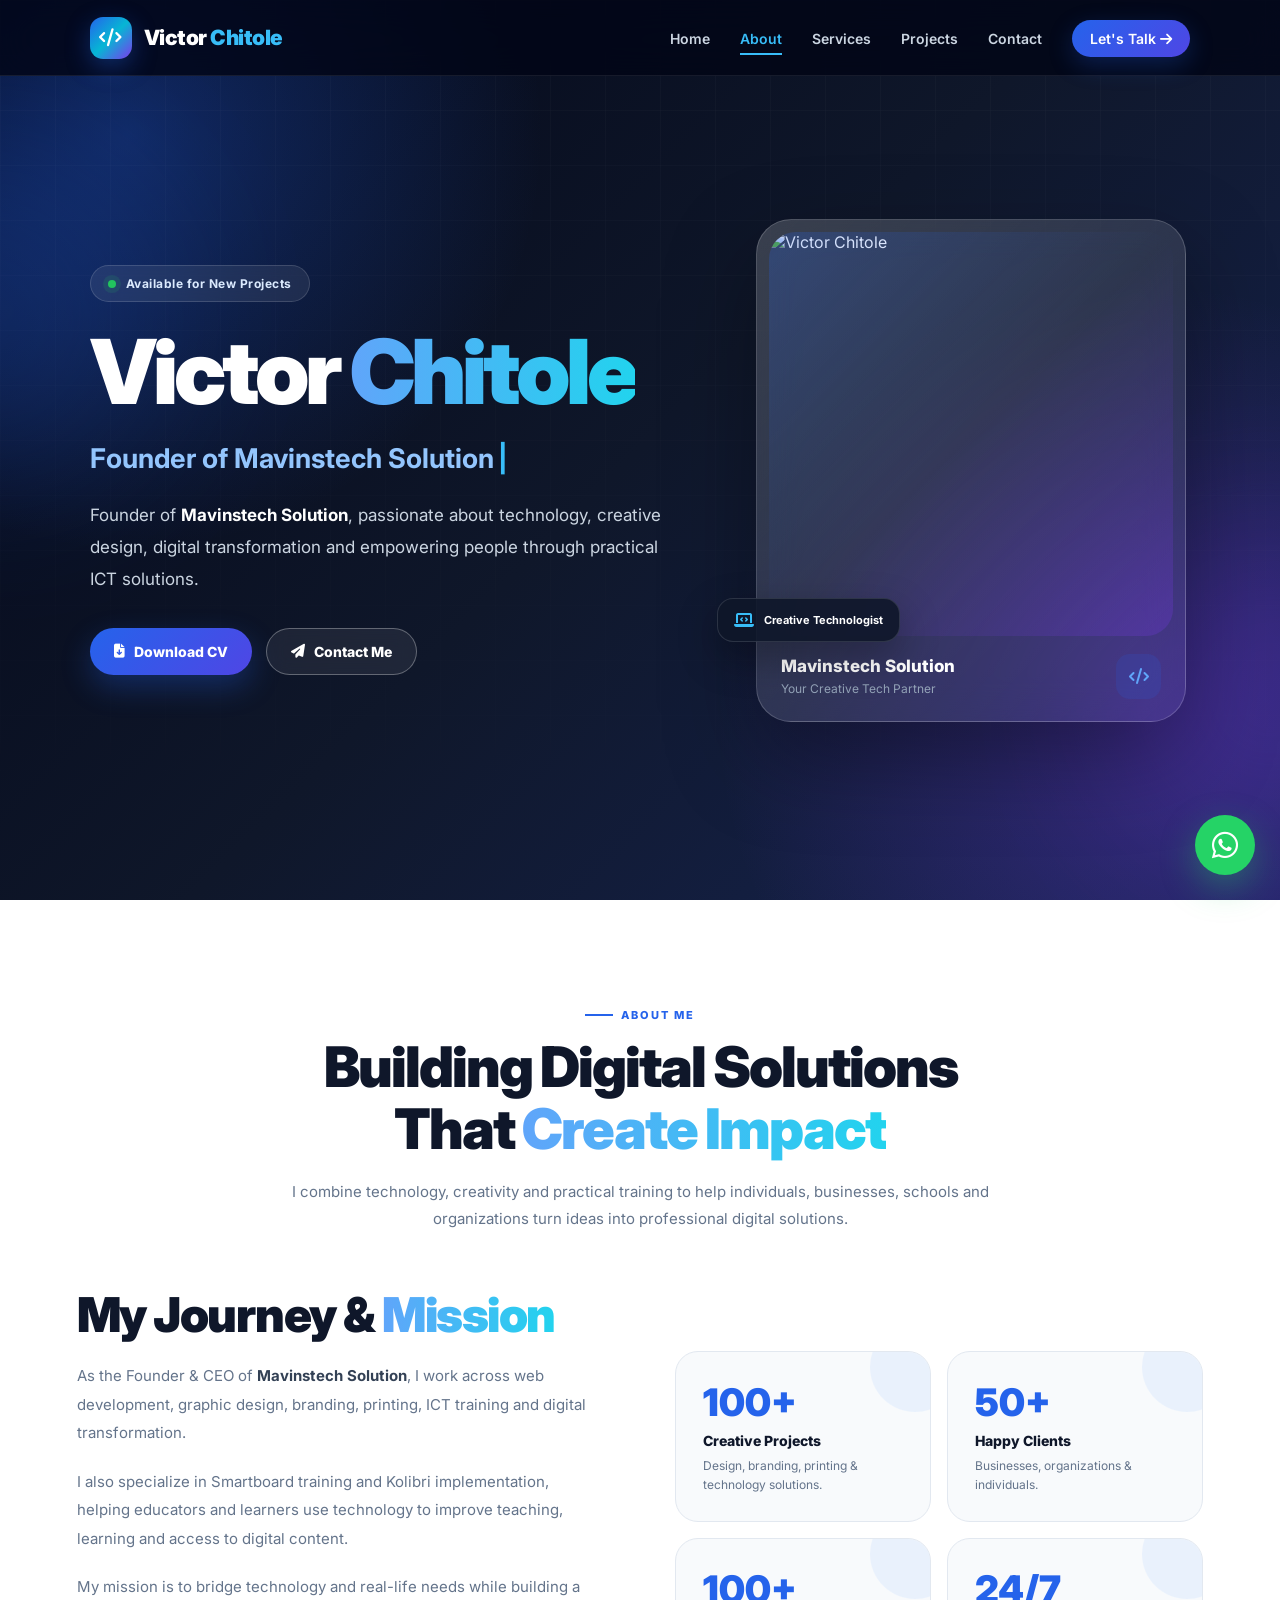
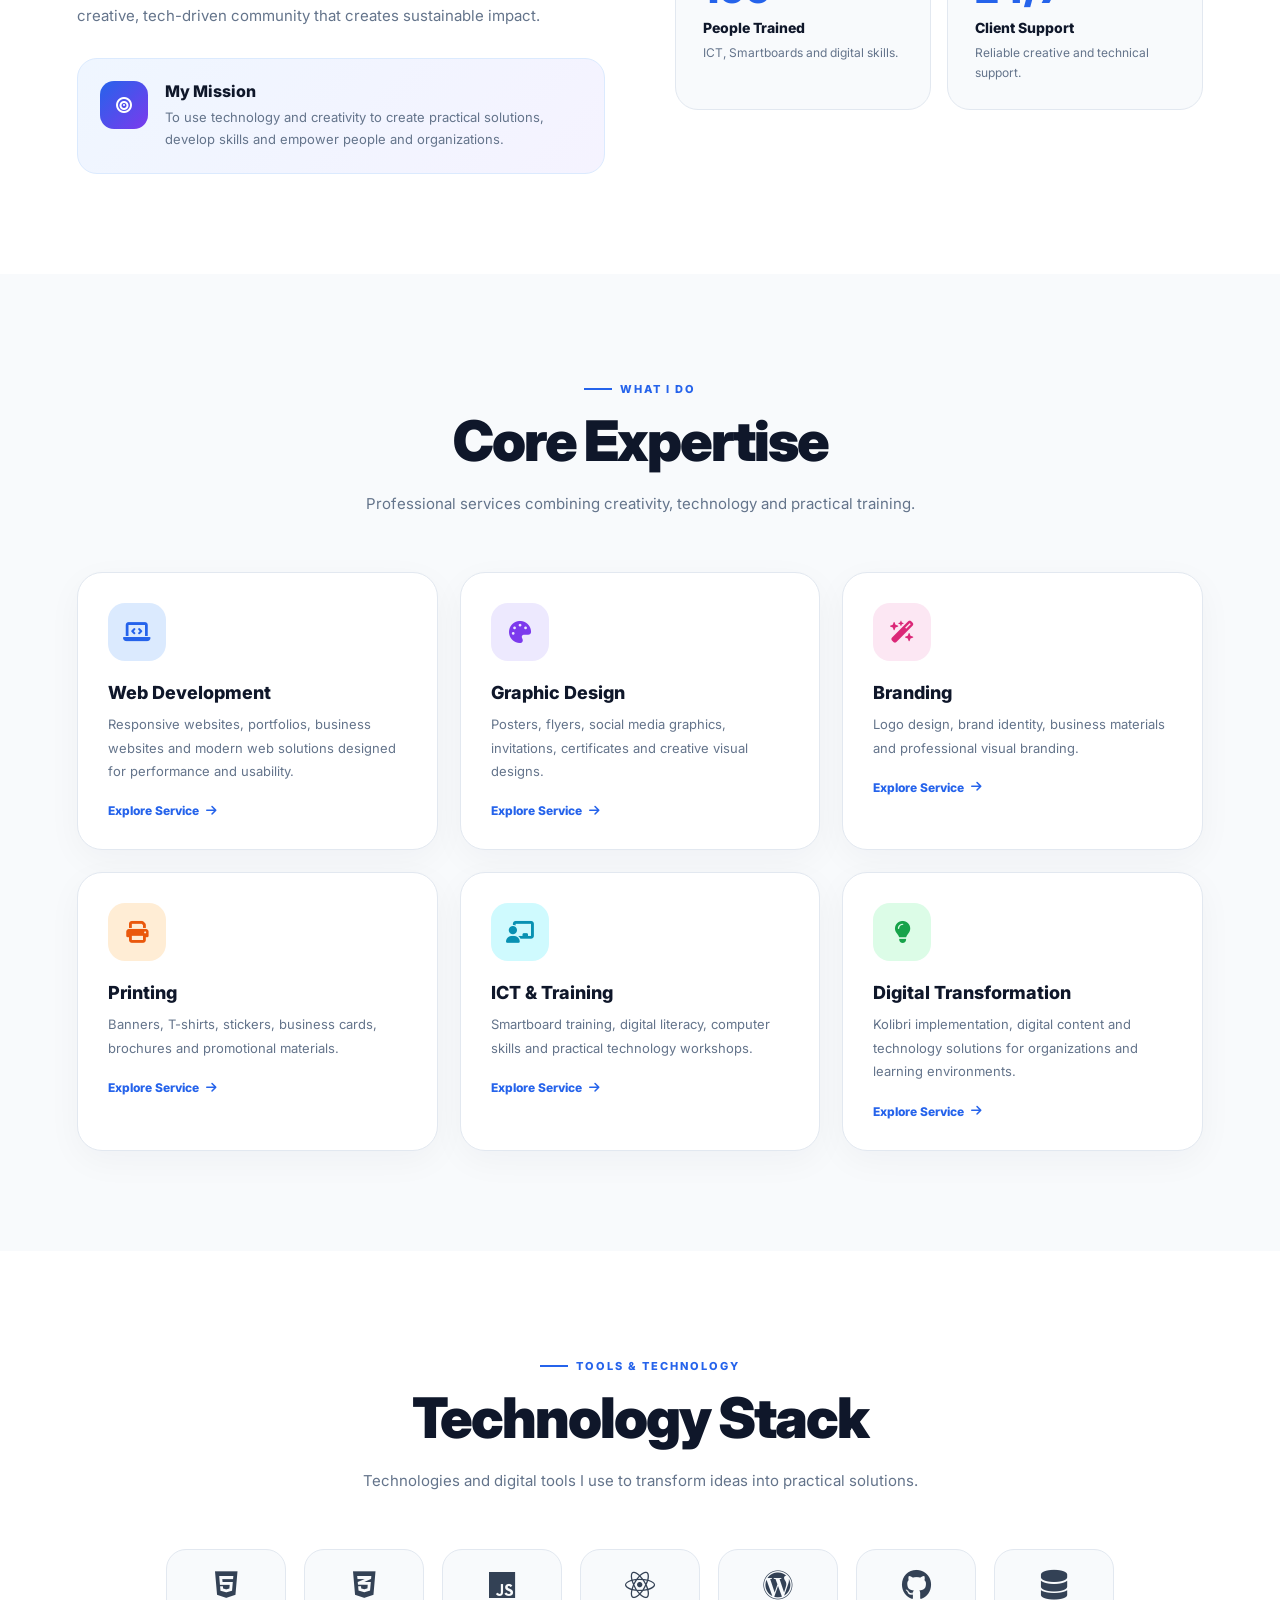
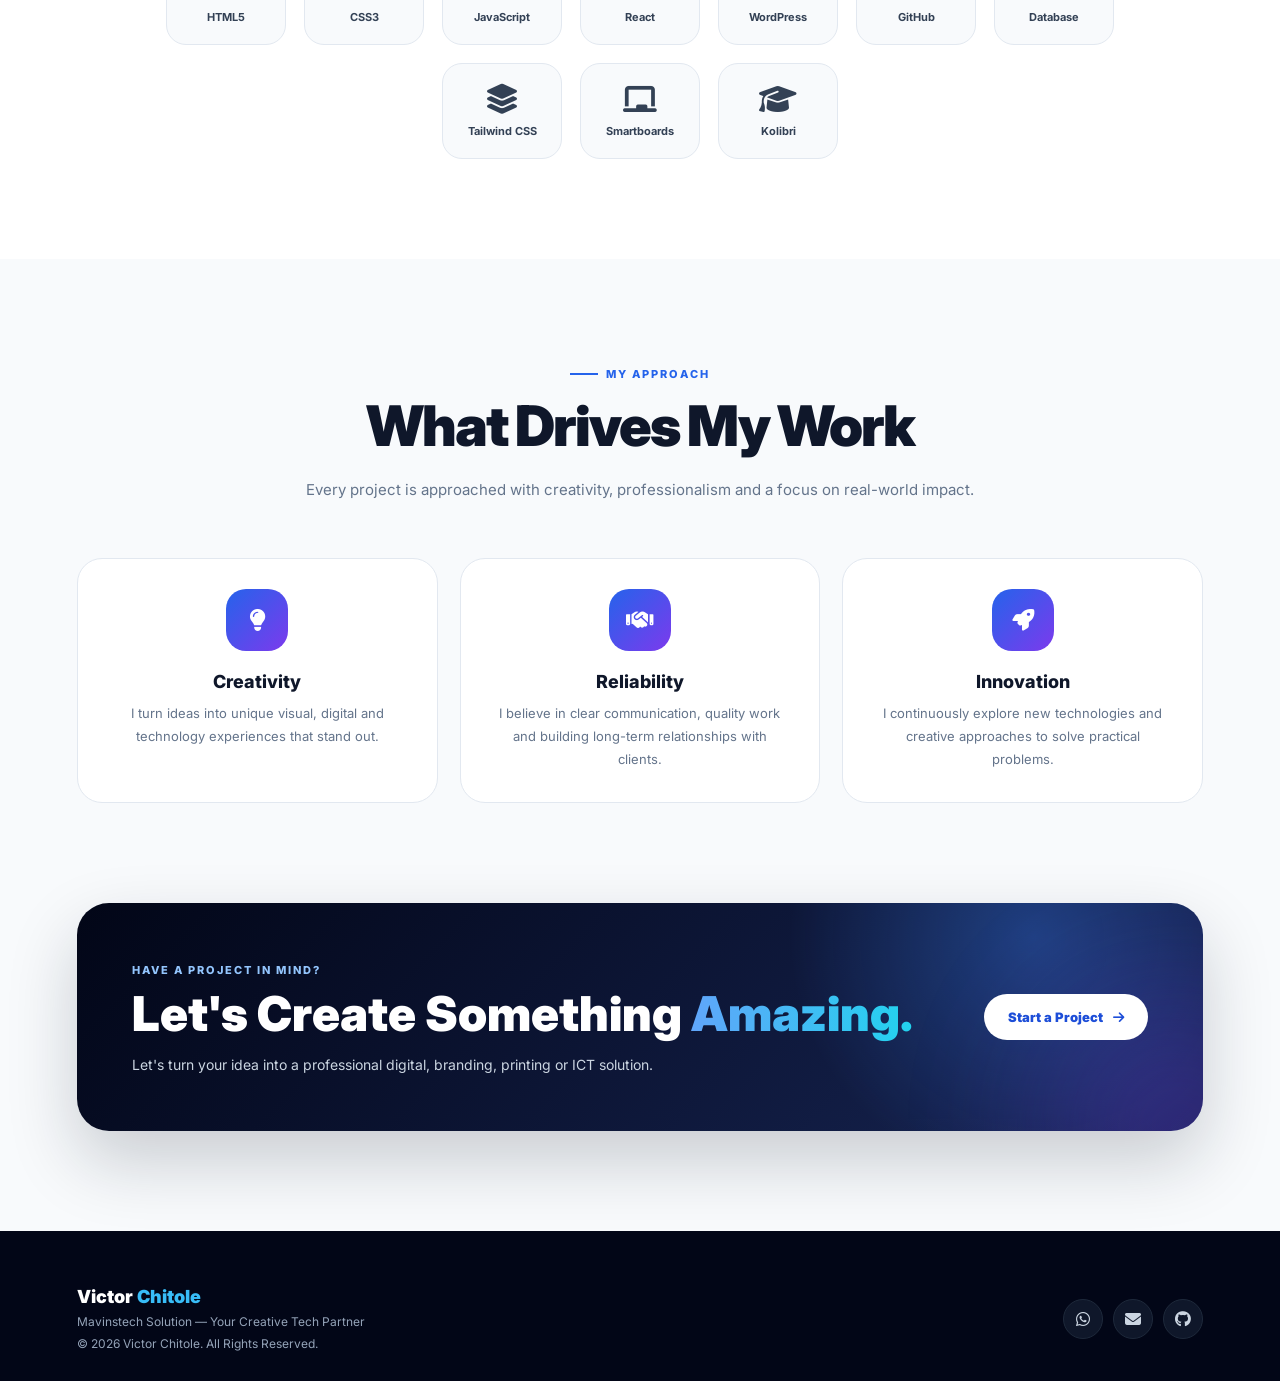
==== about.html @ 53824d96 "Add files via upload" ====
<!DOCTYPE html>
<html lang="en">
<head>
<meta charset="UTF-8">
<meta name="viewport" content="width=device-width, initial-scale=1.0">

<title>About Victor Chitole | Mavinstech Solution</title>

<meta name="description" content="Learn more about Victor Chitole, Founder of Mavinstech Solution, a creative technologist specializing in web development, graphic design, branding, printing, ICT training and digital transformation.">

<link rel="preconnect" href="https://fonts.googleapis.com">
<link rel="preconnect" href="https://cdnjs.cloudflare.com">

<link href="https://fonts.googleapis.com/css2?family=Inter:wght@400;500;600;700;800;900&display=swap" rel="stylesheet">

<link rel="stylesheet"
href="https://cdnjs.cloudflare.com/ajax/libs/font-awesome/6.6.0/css/all.min.css">

<style>

/* =========================================================
   GLOBAL
========================================================= */

*{
    margin:0;
    padding:0;
    box-sizing:border-box;
}

html{
    scroll-behavior:smooth;
}

body{
    font-family:"Inter",sans-serif;
    background:#f8fafc;
    color:#0f172a;
    overflow-x:hidden;
}

a{
    text-decoration:none;
}

button{
    font-family:inherit;
}

img{
    max-width:100%;
}


/* =========================================================
   SCROLLBAR
========================================================= */

::-webkit-scrollbar{
    width:8px;
}

::-webkit-scrollbar-track{
    background:#e2e8f0;
}

::-webkit-scrollbar-thumb{
    background:linear-gradient(#2563eb,#7c3aed);
    border-radius:20px;
}


/* =========================================================
   NAVBAR
========================================================= */

.navbar{
    position:fixed;
    top:0;
    left:0;
    width:100%;
    height:76px;
    z-index:9999;

    display:flex;
    align-items:center;
    justify-content:space-between;

    padding:0 7%;

    background:rgba(2,6,23,.82);
    backdrop-filter:blur(18px);
    -webkit-backdrop-filter:blur(18px);

    border-bottom:1px solid rgba(255,255,255,.08);

    transition:.35s ease;
}

.navbar.scrolled{
    background:rgba(2,6,23,.96);
    box-shadow:0 10px 40px rgba(0,0,0,.25);
}


/* LOGO */

.logo{
    display:flex;
    align-items:center;
    gap:12px;

    color:white;
    font-size:21px;
    font-weight:900;
    letter-spacing:-.5px;
}

.logo-icon{
    width:42px;
    height:42px;

    display:grid;
    place-items:center;

    border-radius:13px;

    background:linear-gradient(
        135deg,
        #2563eb,
        #06b6d4,
        #7c3aed
    );

    box-shadow:
        0 8px 25px rgba(37,99,235,.35);
}

.logo-icon i{
    font-size:18px;
}

.logo-text span{
    color:#38bdf8;
}


/* NAV LINKS */

.nav-links{
    display:flex;
    align-items:center;
    gap:30px;

    list-style:none;
}

.nav-links a{
    position:relative;

    color:#cbd5e1;

    font-size:14px;
    font-weight:600;

    transition:.3s;
}

.nav-links a::after{
    content:"";

    position:absolute;
    left:0;
    bottom:-8px;

    width:0;
    height:2px;

    background:#38bdf8;

    transition:.3s;
}

.nav-links a:hover,
.nav-links a.active{
    color:#38bdf8;
}

.nav-links a:hover::after,
.nav-links a.active::after{
    width:100%;
}


/* NAV BUTTON */

.nav-cta{
    padding:10px 18px !important;

    border-radius:50px;

    color:white !important;

    background:linear-gradient(
        135deg,
        #2563eb,
        #4f46e5
    );

    box-shadow:
        0 8px 25px rgba(37,99,235,.25);
}

.nav-cta::after{
    display:none;
}

.nav-cta:hover{
    transform:translateY(-2px);
    box-shadow:
        0 12px 30px rgba(37,99,235,.4);
}


/* MOBILE MENU BUTTON */

.menu-toggle{
    display:none;

    width:44px;
    height:44px;

    border:1px solid rgba(255,255,255,.12);

    border-radius:12px;

    background:rgba(255,255,255,.08);

    color:white;

    cursor:pointer;

    font-size:20px;

    transition:.3s;
}

.menu-toggle:hover{
    background:#2563eb;
}


/* =========================================================
   HERO
========================================================= */

.hero{
    position:relative;

    min-height:100vh;

    display:flex;
    align-items:center;

    padding:130px 7% 90px;

    overflow:hidden;

    color:white;

    background:
        radial-gradient(
            circle at 10% 15%,
            rgba(37,99,235,.35),
            transparent 30%
        ),
        radial-gradient(
            circle at 90% 80%,
            rgba(124,58,237,.3),
            transparent 32%
        ),
        linear-gradient(
            135deg,
            #020617,
            #0f172a 50%,
            #172554
        );
}


/* GRID */

.hero::before{
    content:"";

    position:absolute;
    inset:0;

    opacity:.08;

    background-image:
        linear-gradient(
            rgba(255,255,255,.3) 1px,
            transparent 1px
        ),
        linear-gradient(
            90deg,
            rgba(255,255,255,.3) 1px,
            transparent 1px
        );

    background-size:55px 55px;

    mask-image:linear-gradient(
        to bottom,
        black,
        transparent
    );
}


/* ORBS */

.orb{
    position:absolute;

    border-radius:50%;

    filter:blur(80px);

    pointer-events:none;

    opacity:.2;

    animation:orbFloat 8s ease-in-out infinite;
}

.orb-one{
    width:350px;
    height:350px;

    left:-180px;
    top:15%;

    background:#2563eb;
}

.orb-two{
    width:320px;
    height:320px;

    right:-150px;
    bottom:5%;

    background:#7c3aed;

    animation-delay:-4s;
}

@keyframes orbFloat{

    0%,100%{
        transform:translate(0,0) scale(1);
    }

    50%{
        transform:translate(30px,-30px) scale(1.1);
    }
}


/* HERO CONTAINER */

.hero-container{
    position:relative;
    z-index:5;

    width:100%;
    max-width:1250px;

    margin:auto;

    display:grid;
    grid-template-columns:1.15fr .85fr;

    gap:70px;

    align-items:center;
}


/* HERO TEXT */

.hero-badge{
    display:inline-flex;
    align-items:center;
    gap:10px;

    padding:10px 17px;

    border-radius:50px;

    background:rgba(255,255,255,.08);

    border:1px solid rgba(255,255,255,.14);

    backdrop-filter:blur(15px);

    color:#dbeafe;

    font-size:12px;
    font-weight:700;

    letter-spacing:.5px;
}

.badge-dot{
    width:8px;
    height:8px;

    border-radius:50%;

    background:#22c55e;

    box-shadow:
        0 0 0 5px rgba(34,197,94,.12);

    animation:blinkDot 1.8s infinite;
}

@keyframes blinkDot{

    50%{
        opacity:.4;
        transform:scale(.7);
    }
}


.hero h1{
    margin-top:25px;

    font-size:clamp(3.2rem,7vw,6rem);

    line-height:1;

    font-weight:900;

    letter-spacing:-4px;
}

.gradient-text{
    background:
        linear-gradient(
            90deg,
            #60a5fa,
            #22d3ee,
            #a78bfa,
            #60a5fa
        );

    background-size:300% auto;

    -webkit-background-clip:text;
    background-clip:text;

    -webkit-text-fill-color:transparent;

    animation:gradientMove 5s linear infinite;
}

@keyframes gradientMove{

    to{
        background-position:300% center;
    }
}


.hero-role{
    margin-top:25px;

    min-height:35px;

    color:#93c5fd;

    font-size:clamp(1.2rem,2.5vw,1.7rem);

    font-weight:700;
}

.typing::after{
    content:"|";

    margin-left:4px;

    color:#38bdf8;

    animation:typingCursor 1s infinite;
}

@keyframes typingCursor{

    50%{
        opacity:0;
    }
}


.hero-description{
    max-width:700px;

    margin-top:22px;

    color:#cbd5e1;

    font-size:17px;

    line-height:1.9;
}

.hero-description strong{
    color:white;
}


/* HERO BUTTONS */

.hero-buttons{
    display:flex;
    flex-wrap:wrap;

    gap:14px;

    margin-top:32px;
}

.btn{
    display:inline-flex;
    align-items:center;
    justify-content:center;
    gap:9px;

    padding:14px 24px;

    border-radius:50px;

    font-size:14px;
    font-weight:800;

    transition:.35s ease;
}

.btn-primary{
    color:white;

    background:
        linear-gradient(
            135deg,
            #2563eb,
            #4f46e5
        );

    box-shadow:
        0 12px 30px rgba(37,99,235,.3);
}

.btn-primary:hover{
    transform:translateY(-4px);

    box-shadow:
        0 18px 40px rgba(37,99,235,.45);
}

.btn-outline{
    color:white;

    border:1px solid rgba(255,255,255,.3);

    background:rgba(255,255,255,.07);

    backdrop-filter:blur(10px);
}

.btn-outline:hover{
    color:#0f172a;
    background:white;

    transform:translateY(-4px);
}


/* =========================================================
   PROFILE CARD
========================================================= */

.profile-wrapper{
    display:flex;
    justify-content:center;

    position:relative;
}

.profile-card{
    position:relative;

    width:min(430px,100%);

    padding:12px;

    border-radius:35px;

    background:
        linear-gradient(
            135deg,
            rgba(255,255,255,.18),
            rgba(255,255,255,.05)
        );

    border:1px solid rgba(255,255,255,.18);

    backdrop-filter:blur(20px);

    box-shadow:
        0 35px 90px rgba(0,0,0,.35);

    animation:profileFloat 6s ease-in-out infinite;
}

@keyframes profileFloat{

    0%,100%{
        transform:translateY(0);
    }

    50%{
        transform:translateY(-13px);
    }
}


.profile-image-wrap{
    position:relative;

    overflow:hidden;

    border-radius:27px;

    aspect-ratio:1/1;
}

.profile-image-wrap::after{
    content:"";

    position:absolute;
    inset:0;

    background:
        linear-gradient(
            135deg,
            rgba(37,99,235,.25),
            transparent 50%,
            rgba(124,58,237,.25)
        );

    pointer-events:none;
}

.profile-image{
    width:100%;
    height:100%;

    object-fit:cover;

    display:block;
}


.profile-info{
    display:flex;

    align-items:center;
    justify-content:space-between;

    gap:20px;

    padding:18px 12px 10px;
}

.profile-info h3{
    font-size:17px;
    font-weight:800;
}

.profile-info p{
    margin-top:5px;

    color:#94a3b8;

    font-size:12px;
}

.profile-icon{
    width:45px;
    height:45px;

    display:grid;
    place-items:center;

    border-radius:14px;

    color:#60a5fa;

    background:rgba(37,99,235,.15);
}


/* FLOATING BADGE */

.profile-floating{
    position:absolute;

    left:-35px;
    bottom:80px;

    display:flex;
    align-items:center;
    gap:10px;

    padding:13px 16px;

    border-radius:16px;

    background:rgba(15,23,42,.9);

    border:1px solid rgba(255,255,255,.12);

    box-shadow:
        0 15px 40px rgba(0,0,0,.3);

    animation:badgeFloat 4s ease-in-out infinite;
}

@keyframes badgeFloat{

    50%{
        transform:translateY(-8px);
    }
}

.profile-floating i{
    color:#38bdf8;
}

.profile-floating span{
    font-size:11px;
    font-weight:700;
}


/* =========================================================
   SECTION
========================================================= */

.section{
    padding:100px 6%;
}

.section-container{
    width:100%;
    max-width:1200px;
    margin:auto;
}

.section-header{
    max-width:750px;
    margin:0 auto 55px;

    text-align:center;
}

.section-label{
    display:inline-flex;
    align-items:center;
    gap:8px;

    color:#2563eb;

    font-size:11px;
    font-weight:800;

    letter-spacing:2px;
}

.section-label::before{
    content:"";

    width:28px;
    height:2px;

    background:#2563eb;
}

.section-header h2{
    margin-top:15px;

    color:#0f172a;

    font-size:clamp(2.2rem,5vw,3.5rem);

    line-height:1.1;

    font-weight:900;

    letter-spacing:-2px;
}

.section-header p{
    margin-top:18px;

    color:#64748b;

    line-height:1.8;

    font-size:15px;
}


/* =========================================================
   ABOUT INTRO
========================================================= */

.about-section{
    background:white;
}

.about-grid{
    display:grid;

    grid-template-columns:1fr 1fr;

    gap:70px;

    align-items:center;
}

.about-title{
    color:#0f172a;

    font-size:clamp(2rem,4vw,3rem);

    font-weight:900;

    line-height:1.15;

    letter-spacing:-1.5px;
}

.about-text{
    margin-top:20px;

    color:#64748b;

    font-size:15px;

    line-height:1.9;
}

.about-text strong{
    color:#334155;
}


/* MISSION BOX */

.mission-box{
    margin-top:28px;

    padding:22px;

    display:flex;

    gap:17px;

    border-radius:20px;

    background:
        linear-gradient(
            135deg,
            #eff6ff,
            #f5f3ff
        );

    border:1px solid #dbeafe;
}

.mission-icon{
    flex-shrink:0;

    width:48px;
    height:48px;

    display:grid;
    place-items:center;

    border-radius:14px;

    color:white;

    background:
        linear-gradient(
            135deg,
            #2563eb,
            #7c3aed
        );
}

.mission-box h3{
    font-size:16px;
    font-weight:800;
}

.mission-box p{
    margin-top:5px;

    color:#64748b;

    font-size:13px;

    line-height:1.7;
}


/* STATS */

.stats-grid{
    display:grid;

    grid-template-columns:1fr 1fr;

    gap:16px;
}

.stat-card{
    position:relative;

    padding:27px;

    border-radius:23px;

    background:#f8fafc;

    border:1px solid #e2e8f0;

    overflow:hidden;

    transition:.35s;
}

.stat-card::after{
    content:"";

    position:absolute;

    width:90px;
    height:90px;

    right:-30px;
    top:-30px;

    border-radius:50%;

    background:#dbeafe;

    opacity:.5;
}

.stat-card:hover{
    transform:translateY(-7px);

    box-shadow:
        0 20px 45px rgba(15,23,42,.1);
}

.stat-number{
    position:relative;
    z-index:2;

    color:#2563eb;

    font-size:38px;

    font-weight:900;
}

.stat-card h3{
    margin-top:7px;

    font-size:14px;

    font-weight:800;
}

.stat-card p{
    margin-top:7px;

    color:#64748b;

    font-size:12px;

    line-height:1.6;
}


/* =========================================================
   EXPERTISE
========================================================= */

.expertise-section{
    background:#f8fafc;
}

.expertise-grid{
    display:grid;

    grid-template-columns:
        repeat(3,1fr);

    gap:22px;
}

.expertise-card{
    position:relative;

    padding:30px;

    border-radius:25px;

    background:white;

    border:1px solid #e2e8f0;

    box-shadow:
        0 10px 35px rgba(15,23,42,.04);

    transition:
        transform .4s ease,
        box-shadow .4s ease;
}

.expertise-card:hover{
    transform:translateY(-10px);

    box-shadow:
        0 25px 55px rgba(15,23,42,.1);
}

.expertise-icon{
    width:58px;
    height:58px;

    display:grid;
    place-items:center;

    border-radius:17px;

    font-size:22px;

    transition:.4s;
}

.expertise-card:hover .expertise-icon{
    transform:
        rotate(-5deg)
        scale(1.08);
}

.blue{
    color:#2563eb;
    background:#dbeafe;
}

.purple{
    color:#7c3aed;
    background:#ede9fe;
}

.pink{
    color:#db2777;
    background:#fce7f3;
}

.orange{
    color:#ea580c;
    background:#ffedd5;
}

.cyan{
    color:#0891b2;
    background:#cffafe;
}

.green{
    color:#16a34a;
    background:#dcfce7;
}

.expertise-card h3{
    margin-top:21px;

    font-size:18px;

    font-weight:800;
}

.expertise-card p{
    margin-top:10px;

    color:#64748b;

    font-size:13px;

    line-height:1.8;
}

.card-link{
    display:inline-flex;

    align-items:center;

    gap:7px;

    margin-top:20px;

    color:#2563eb;

    font-size:12px;

    font-weight:800;

    transition:.3s;
}

.card-link:hover{
    gap:12px;
}


/* =========================================================
   TECHNOLOGY STACK
========================================================= */

.tech-section{
    background:white;
}

.tech-grid{
    display:flex;

    flex-wrap:wrap;

    justify-content:center;

    gap:18px;

    max-width:950px;

    margin:auto;
}

.tech-item{
    min-width:120px;

    padding:20px 18px;

    display:flex;

    flex-direction:column;

    align-items:center;

    gap:10px;

    border-radius:20px;

    background:#f8fafc;

    border:1px solid #e2e8f0;

    color:#334155;

    transition:.35s;
}

.tech-item:hover{
    transform:translateY(-7px);

    color:#2563eb;

    border-color:#bfdbfe;

    box-shadow:
        0 15px 35px rgba(37,99,235,.1);
}

.tech-item i{
    font-size:30px;
}

.tech-item span{
    font-size:11px;

    font-weight:700;
}


/* =========================================================
   VALUES
========================================================= */

.values-section{
    background:#f8fafc;
}

.values-grid{
    display:grid;

    grid-template-columns:
        repeat(3,1fr);

    gap:22px;
}

.value-card{
    padding:30px;

    text-align:center;

    background:white;

    border:1px solid #e2e8f0;

    border-radius:25px;

    transition:.35s;
}

.value-card:hover{
    transform:translateY(-8px);

    box-shadow:
        0 20px 45px rgba(15,23,42,.08);
}

.value-icon{
    width:62px;
    height:62px;

    margin:auto;

    display:grid;
    place-items:center;

    border-radius:20px;

    color:white;

    background:
        linear-gradient(
            135deg,
            #2563eb,
            #7c3aed
        );

    font-size:22px;
}

.value-card h3{
    margin-top:20px;

    font-size:18px;

    font-weight:800;
}

.value-card p{
    margin-top:10px;

    color:#64748b;

    font-size:13px;

    line-height:1.8;
}


/* =========================================================
   CTA
========================================================= */

.cta-section{
    padding:0 6% 100px;

    background:#f8fafc;
}

.cta{
    position:relative;

    overflow:hidden;

    max-width:1200px;

    margin:auto;

    padding:55px;

    border-radius:32px;

    color:white;

    background:
        radial-gradient(
            circle at 85% 15%,
            rgba(59,130,246,.35),
            transparent 25%
        ),
        linear-gradient(
            135deg,
            #020617,
            #172554
        );

    box-shadow:
        0 30px 70px rgba(15,23,42,.2);
}

.cta::before{
    content:"";

    position:absolute;

    width:250px;
    height:250px;

    right:-100px;
    bottom:-120px;

    border-radius:50%;

    background:#7c3aed;

    filter:blur(80px);

    opacity:.3;
}

.cta-content{
    position:relative;
    z-index:2;

    display:flex;

    align-items:center;
    justify-content:space-between;

    gap:35px;
}

.cta-label{
    color:#93c5fd;

    font-size:11px;

    font-weight:800;

    letter-spacing:2px;
}

.cta h2{
    margin-top:10px;

    font-size:clamp(2rem,4vw,3rem);

    line-height:1.1;

    font-weight:900;
}

.cta p{
    max-width:600px;

    margin-top:12px;

    color:#cbd5e1;

    font-size:14px;

    line-height:1.7;
}

.cta-button{
    flex-shrink:0;

    display:inline-flex;

    align-items:center;

    gap:10px;

    padding:15px 24px;

    border-radius:50px;

    color:#1d4ed8;

    background:white;

    font-size:13px;

    font-weight:900;

    transition:.35s;
}

.cta-button:hover{
    transform:translateY(-4px) scale(1.03);

    box-shadow:
        0 15px 35px rgba(0,0,0,.25);
}


/* =========================================================
   FOOTER
========================================================= */

.footer{
    padding:55px 6% 30px;

    background:#020617;

    color:#94a3b8;
}

.footer-container{
    max-width:1200px;

    margin:auto;

    display:flex;

    justify-content:space-between;

    align-items:center;

    gap:30px;
}

.footer-brand{
    color:white;

    font-size:18px;

    font-weight:900;
}

.footer-brand span{
    color:#38bdf8;
}

.footer p{
    margin-top:7px;

    font-size:12px;
}

.footer-social{
    display:flex;

    gap:10px;
}

.footer-social a{
    width:40px;
    height:40px;

    display:grid;
    place-items:center;

    border-radius:50%;

    color:#cbd5e1;

    background:#0f172a;

    border:1px solid #1e293b;

    transition:.3s;
}

.footer-social a:hover{
    color:white;

    background:#2563eb;

    transform:translateY(-4px);
}


/* =========================================================
   WHATSAPP
========================================================= */

.whatsapp{
    position:fixed;

    right:25px;
    bottom:25px;

    width:60px;
    height:60px;

    display:grid;
    place-items:center;

    z-index:9000;

    border-radius:50%;

    color:white;

    background:#25D366;

    font-size:30px;

    box-shadow:
        0 12px 35px rgba(37,211,102,.35);

    animation:whatsappPulse 2.5s infinite;

    transition:.3s;
}

.whatsapp:hover{
    transform:scale(1.1);
}

@keyframes whatsappPulse{

    0%,100%{
        box-shadow:
            0 12px 35px rgba(37,211,102,.35);
    }

    50%{
        box-shadow:
            0 12px 35px rgba(37,211,102,.35),
            0 0 0 12px rgba(37,211,102,.08);
    }
}


/* =========================================================
   REVEAL
========================================================= */

.reveal{
    opacity:0;

    transform:translateY(35px);

    transition:
        opacity .8s ease,
        transform .8s ease;
}

.reveal.show{
    opacity:1;

    transform:translateY(0);
}


/* =========================================================
   RESPONSIVE
========================================================= */

@media(max-width:1000px){

    .navbar{
        padding:0 5%;
    }

    .hero{
        padding-left:5%;
        padding-right:5%;
    }

    .hero-container{
        grid-template-columns:1fr;

        text-align:center;

        gap:50px;
    }

    .hero-description{
        margin-left:auto;
        margin-right:auto;
    }

    .hero-buttons{
        justify-content:center;
    }

    .profile-wrapper{
        max-width:450px;
        margin:auto;
    }

    .expertise-grid{
        grid-template-columns:
            repeat(2,1fr);
    }

    .about-grid{
        grid-template-columns:1fr;

        gap:45px;
    }

    .values-grid{
        grid-template-columns:
            repeat(2,1fr);
    }

}


@media(max-width:800px){

    .nav-links{
        position:absolute;

        top:76px;
        left:0;

        width:100%;

        padding:20px;

        display:none;

        flex-direction:column;

        align-items:stretch;

        gap:5px;

        background:
            rgba(2,6,23,.97);

        border-bottom:
            1px solid rgba(255,255,255,.1);

        box-shadow:
            0 20px 35px rgba(0,0,0,.2);
    }

    .nav-links.active{
        display:flex;
    }

    .nav-links li{
        width:100%;
    }

    .nav-links a{
        display:block;

        padding:14px 15px;

        border-radius:10px;
    }

    .nav-links a:hover{
        background:rgba(255,255,255,.06);
    }

    .nav-links a::after{
        display:none;
    }

    .nav-cta{
        text-align:center;
        margin-top:5px;
    }

    .menu-toggle{
        display:grid;
        place-items:center;
    }

    .hero h1{
        letter-spacing:-2.5px;
    }

    .profile-floating{
        left:5px;
    }

    .cta-content{
        flex-direction:column;

        align-items:flex-start;
    }

}


@media(max-width:600px){

    .navbar{
        height:70px;
    }

    .logo{
        font-size:17px;
    }

    .logo-icon{
        width:37px;
        height:37px;
    }

    .hero{
        min-height:auto;

        padding:
            120px 20px 75px;
    }

    .hero h1{
        font-size:
            clamp(3rem,16vw,4.5rem);
    }

    .hero-description{
        font-size:14px;

        line-height:1.8;
    }

    .hero-role{
        font-size:17px;
    }

    .profile-card{
        border-radius:25px;
    }

    .profile-floating{
        bottom:65px;

        padding:10px 12px;
    }

    .section{
        padding:
            75px 20px;
    }

    .section-header{
        margin-bottom:40px;
    }

    .about-title{
        font-size:2rem;
    }

    .stats-grid{
        grid-template-columns:1fr 1fr;
    }

    .stat-card{
        padding:20px;
    }

    .stat-number{
        font-size:30px;
    }

    .expertise-grid{
        grid-template-columns:1fr;
    }

    .values-grid{
        grid-template-columns:1fr;
    }

    .tech-grid{
        display:grid;

        grid-template-columns:
            repeat(3,1fr);
    }

    .tech-item{
        min-width:0;

        padding:16px 8px;
    }

    .tech-item i{
        font-size:25px;
    }

    .tech-item span{
        font-size:9px;
    }

    .cta-section{
        padding:
            0 20px 75px;
    }

    .cta{
        padding:35px 25px;
        border-radius:25px;
    }

    .cta-button{
        width:100%;

        justify-content:center;
    }

    .footer{
        padding:
            45px 20px 25px;
    }

    .footer-container{
        flex-direction:column;

        text-align:center;
    }

    .whatsapp{
        width:55px;
        height:55px;

        right:18px;
        bottom:18px;

        font-size:27px;
    }

}


@media(max-width:400px){

    .stats-grid{
        grid-template-columns:1fr;
    }

    .tech-grid{
        grid-template-columns:
            repeat(2,1fr);
    }

}


/* REDUCED MOTION */

@media(prefers-reduced-motion:reduce){

    *,
    *::before,
    *::after{
        animation-duration:.01ms !important;
        animation-iteration-count:1 !important;
        scroll-behavior:auto !important;
        transition-duration:.01ms !important;
    }

}

</style>
</head>


<body>


<!-- =========================================================
     NAVIGATION
========================================================= -->

<nav class="navbar" id="navbar">

    <a href="index.html" class="logo">

        <span class="logo-icon">
            <i class="fas fa-code"></i>
        </span>

        <span class="logo-text">
            Victor <span>Chitole</span>
        </span>

    </a>


    <ul class="nav-links" id="navLinks">

        <li>
            <a href="index.html">
                Home
            </a>
        </li>

        <li>
            <a href="about.html" class="active">
                About
            </a>
        </li>

        <li>
            <a href="services.html">
                Services
            </a>
        </li>

        <li>
            <a href="projects.html">
                Projects
            </a>
        </li>

        <li>
            <a href="contact.html">
                Contact
            </a>
        </li>

        <li>
            <a href="contact.html" class="nav-cta">
                Let's Talk
                <i class="fas fa-arrow-right"></i>
            </a>
        </li>

    </ul>


    <button
        class="menu-toggle"
        id="menuToggle"
        aria-label="Open navigation menu"
        aria-expanded="false"
    >
        <i class="fas fa-bars"></i>
    </button>

</nav>



<!-- =========================================================
     HERO
========================================================= -->

<section class="hero">

    <div class="orb orb-one"></div>
    <div class="orb orb-two"></div>


    <div class="hero-container">


        <!-- HERO CONTENT -->

        <div class="hero-content reveal">

            <span class="hero-badge">

                <span class="badge-dot"></span>

                Available for New Projects

            </span>


            <h1>

                Victor
                <span class="gradient-text">
                    Chitole
                </span>

            </h1>


            <div class="hero-role">

                <span
                    id="typing"
                    class="typing"
                ></span>

            </div>


            <p class="hero-description">

                Founder of
                <strong>Mavinstech Solution</strong>,
                passionate about technology, creative design,
                digital transformation and empowering people
                through practical ICT solutions.

            </p>


            <div class="hero-buttons">

                <a
                    href="assets/Victor-Chitole-CV.pdf"
                    class="btn btn-primary"
                    download
                >

                    <i class="fas fa-file-arrow-down"></i>

                    Download CV

                </a>


                <a
                    href="contact.html"
                    class="btn btn-outline"
                >

                    <i class="fas fa-paper-plane"></i>

                    Contact Me

                </a>

            </div>

        </div>



        <!-- PROFILE -->

        <div class="profile-wrapper reveal">

            <div class="profile-card">

                <div class="profile-image-wrap">

                    <img
                        src="assets/images/CEO PIC.jpg"
                        alt="Victor Chitole"
                        class="profile-image"
                    >

                </div>


                <div class="profile-info">

                    <div>

                        <h3>
                            Mavinstech Solution
                        </h3>

                        <p>
                            Your Creative Tech Partner
                        </p>

                    </div>


                    <div class="profile-icon">

                        <i class="fas fa-code"></i>

                    </div>

                </div>

            </div>


            <div class="profile-floating">

                <i class="fas fa-laptop-code"></i>

                <span>
                    Creative Technologist
                </span>

            </div>

        </div>

    </div>

</section>



<!-- =========================================================
     ABOUT
========================================================= -->

<section class="section about-section">

    <div class="section-container">


        <div class="section-header reveal">

            <span class="section-label">
                ABOUT ME
            </span>

            <h2>

                Building Digital Solutions
                That
                <span class="gradient-text">
                    Create Impact
                </span>

            </h2>

            <p>

                I combine technology, creativity and practical
                training to help individuals, businesses,
                schools and organizations turn ideas into
                professional digital solutions.

            </p>

        </div>



        <div class="about-grid">


            <!-- STORY -->

            <div class="reveal">

                <h3 class="about-title">

                    My Journey &
                    <span class="gradient-text">
                        Mission
                    </span>

                </h3>


                <p class="about-text">

                    As the Founder & CEO of
                    <strong>Mavinstech Solution</strong>,
                    I work across web development, graphic design,
                    branding, printing, ICT training and digital
                    transformation.

                </p>


                <p class="about-text">

                    I also specialize in Smartboard training and
                    Kolibri implementation, helping educators and
                    learners use technology to improve teaching,
                    learning and access to digital content.

                </p>


                <p class="about-text">

                    My mission is to bridge technology and
                    real-life needs while building a creative,
                    tech-driven community that creates sustainable
                    impact.

                </p>


                <div class="mission-box">

                    <div class="mission-icon">

                        <i class="fas fa-bullseye"></i>

                    </div>

                    <div>

                        <h3>
                            My Mission
                        </h3>

                        <p>

                            To use technology and creativity to
                            create practical solutions, develop
                            skills and empower people and
                            organizations.

                        </p>

                    </div>

                </div>

            </div>



            <!-- STATS -->

            <div class="stats-grid reveal">


                <div class="stat-card">

                    <div class="stat-number">
                        100+
                    </div>

                    <h3>
                        Creative Projects
                    </h3>

                    <p>
                        Design, branding, printing
                        & technology solutions.
                    </p>

                </div>


                <div class="stat-card">

                    <div class="stat-number">
                        50+
                    </div>

                    <h3>
                        Happy Clients
                    </h3>

                    <p>
                        Businesses, organizations
                        & individuals.
                    </p>

                </div>


                <div class="stat-card">

                    <div class="stat-number">
                        100+
                    </div>

                    <h3>
                        People Trained
                    </h3>

                    <p>
                        ICT, Smartboards and
                        digital skills.
                    </p>

                </div>


                <div class="stat-card">

                    <div class="stat-number">
                        24/7
                    </div>

                    <h3>
                        Client Support
                    </h3>

                    <p>
                        Reliable creative and
                        technical support.
                    </p>

                </div>

            </div>

        </div>

    </div>

</section>



<!-- =========================================================
     EXPERTISE
========================================================= -->

<section class="section expertise-section">

    <div class="section-container">


        <div class="section-header reveal">

            <span class="section-label">
                WHAT I DO
            </span>

            <h2>
                Core Expertise
            </h2>

            <p>

                Professional services combining creativity,
                technology and practical training.

            </p>

        </div>



        <div class="expertise-grid">


            <!-- WEB -->

            <article class="expertise-card reveal">

                <div class="expertise-icon blue">

                    <i class="fas fa-laptop-code"></i>

                </div>

                <h3>
                    Web Development
                </h3>

                <p>

                    Responsive websites, portfolios,
                    business websites and modern web
                    solutions designed for performance
                    and usability.

                </p>

                <a href="services.html" class="card-link">

                    Explore Service
                    <i class="fas fa-arrow-right"></i>

                </a>

            </article>



            <!-- GRAPHIC -->

            <article class="expertise-card reveal">

                <div class="expertise-icon purple">

                    <i class="fas fa-palette"></i>

                </div>

                <h3>
                    Graphic Design
                </h3>

                <p>

                    Posters, flyers, social media graphics,
                    invitations, certificates and creative
                    visual designs.

                </p>

                <a href="services.html" class="card-link">

                    Explore Service
                    <i class="fas fa-arrow-right"></i>

                </a>

            </article>



            <!-- BRANDING -->

            <article class="expertise-card reveal">

                <div class="expertise-icon pink">

                    <i class="fas fa-wand-magic-sparkles"></i>

                </div>

                <h3>
                    Branding
                </h3>

                <p>

                    Logo design, brand identity, business
                    materials and professional visual
                    branding.

                </p>

                <a href="services.html" class="card-link">

                    Explore Service
                    <i class="fas fa-arrow-right"></i>

                </a>

            </article>



            <!-- PRINTING -->

            <article class="expertise-card reveal">

                <div class="expertise-icon orange">

                    <i class="fas fa-print"></i>

                </div>

                <h3>
                    Printing
                </h3>

                <p>

                    Banners, T-shirts, stickers,
                    business cards, brochures and
                    promotional materials.

                </p>

                <a href="services.html" class="card-link">

                    Explore Service
                    <i class="fas fa-arrow-right"></i>

                </a>

            </article>



            <!-- TRAINING -->

            <article class="expertise-card reveal">

                <div class="expertise-icon cyan">

                    <i class="fas fa-chalkboard-user"></i>

                </div>

                <h3>
                    ICT & Training
                </h3>

                <p>

                    Smartboard training, digital literacy,
                    computer skills and practical technology
                    workshops.

                </p>

                <a href="services.html" class="card-link">

                    Explore Service
                    <i class="fas fa-arrow-right"></i>

                </a>

            </article>



            <!-- DIGITAL -->

            <article class="expertise-card reveal">

                <div class="expertise-icon green">

                    <i class="fas fa-lightbulb"></i>

                </div>

                <h3>
                    Digital Transformation
                </h3>

                <p>

                    Kolibri implementation, digital content
                    and technology solutions for organizations
                    and learning environments.

                </p>

                <a href="services.html" class="card-link">

                    Explore Service
                    <i class="fas fa-arrow-right"></i>

                </a>

            </article>

        </div>

    </div>

</section>



<!-- =========================================================
     TECHNOLOGY STACK
========================================================= -->

<section class="section tech-section">

    <div class="section-container">


        <div class="section-header reveal">

            <span class="section-label">
                TOOLS & TECHNOLOGY
            </span>

            <h2>
                Technology Stack
            </h2>

            <p>

                Technologies and digital tools I use
                to transform ideas into practical solutions.

            </p>

        </div>



        <div class="tech-grid reveal">


            <div class="tech-item">

                <i class="fab fa-html5"></i>

                <span>
                    HTML5
                </span>

            </div>


            <div class="tech-item">

                <i class="fab fa-css3-alt"></i>

                <span>
                    CSS3
                </span>

            </div>


            <div class="tech-item">

                <i class="fab fa-js"></i>

                <span>
                    JavaScript
                </span>

            </div>


            <div class="tech-item">

                <i class="fab fa-react"></i>

                <span>
                    React
                </span>

            </div>


            <div class="tech-item">

                <i class="fab fa-wordpress"></i>

                <span>
                    WordPress
                </span>

            </div>


            <div class="tech-item">

                <i class="fab fa-github"></i>

                <span>
                    GitHub
                </span>

            </div>


            <div class="tech-item">

                <i class="fas fa-database"></i>

                <span>
                    Database
                </span>

            </div>


            <div class="tech-item">

                <i class="fas fa-layer-group"></i>

                <span>
                    Tailwind CSS
                </span>

            </div>


            <div class="tech-item">

                <i class="fas fa-chalkboard"></i>

                <span>
                    Smartboards
                </span>

            </div>


            <div class="tech-item">

                <i class="fas fa-graduation-cap"></i>

                <span>
                    Kolibri
                </span>

            </div>

        </div>

    </div>

</section>



<!-- =========================================================
     VALUES
========================================================= -->

<section class="section values-section">

    <div class="section-container">


        <div class="section-header reveal">

            <span class="section-label">
                MY APPROACH
            </span>

            <h2>
                What Drives My Work
            </h2>

            <p>

                Every project is approached with creativity,
                professionalism and a focus on real-world impact.

            </p>

        </div>



        <div class="values-grid">


            <div class="value-card reveal">

                <div class="value-icon">

                    <i class="fas fa-lightbulb"></i>

                </div>

                <h3>
                    Creativity
                </h3>

                <p>

                    I turn ideas into unique visual,
                    digital and technology experiences
                    that stand out.

                </p>

            </div>


            <div class="value-card reveal">

                <div class="value-icon">

                    <i class="fas fa-handshake"></i>

                </div>

                <h3>
                    Reliability
                </h3>

                <p>

                    I believe in clear communication,
                    quality work and building long-term
                    relationships with clients.

                </p>

            </div>


            <div class="value-card reveal">

                <div class="value-icon">

                    <i class="fas fa-rocket"></i>

                </div>

                <h3>
                    Innovation
                </h3>

                <p>

                    I continuously explore new technologies
                    and creative approaches to solve
                    practical problems.

                </p>

            </div>

        </div>

    </div>

</section>



<!-- =========================================================
     CTA
========================================================= -->

<section class="cta-section">

    <div class="cta reveal">

        <div class="cta-content">


            <div>

                <span class="cta-label">
                    HAVE A PROJECT IN MIND?
                </span>

                <h2>
                    Let's Create Something
                    <span class="gradient-text">
                        Amazing.
                    </span>
                </h2>

                <p>

                    Let's turn your idea into a professional
                    digital, branding, printing or ICT solution.

                </p>

            </div>


            <a
                href="https://wa.me/254740163974"
                target="_blank"
                rel="noopener noreferrer"
                class="cta-button"
            >

                Start a Project

                <i class="fas fa-arrow-right"></i>

            </a>

        </div>

    </div>

</section>



<!-- =========================================================
     FOOTER
========================================================= -->

<footer class="footer">

    <div class="footer-container">


        <div>

            <div class="footer-brand">

                Victor
                <span>Chitole</span>

            </div>

            <p>
                Mavinstech Solution — Your Creative Tech Partner
            </p>

            <p>
                © 2026 Victor Chitole. All Rights Reserved.
            </p>

        </div>


        <div class="footer-social">

            <a
                href="https://wa.me/254740163974"
                target="_blank"
                aria-label="WhatsApp"
            >
                <i class="fab fa-whatsapp"></i>
            </a>


            <a
                href="mailto:mavinstechsolution@gmail.com"
                aria-label="Email"
            >
                <i class="fas fa-envelope"></i>
            </a>


            <a
                href="https://github.com/mavinsvictor1738"
                target="_blank"
                aria-label="GitHub"
            >
                <i class="fab fa-github"></i>
            </a>

        </div>

    </div>

</footer>



<!-- =========================================================
     WHATSAPP
========================================================= -->

<a
    href="https://wa.me/254740163974"
    target="_blank"
    rel="noopener noreferrer"
    class="whatsapp"
    aria-label="Chat with Victor on WhatsApp"
>

    <i class="fab fa-whatsapp"></i>

</a>



<!-- =========================================================
     JAVASCRIPT
========================================================= -->

<script>

/* =========================================================
   MOBILE MENU
========================================================= */

const menuToggle =
    document.getElementById("menuToggle");

const navLinks =
    document.getElementById("navLinks");


menuToggle.addEventListener("click", () => {

    navLinks.classList.toggle("active");

    const isOpen =
        navLinks.classList.contains("active");

    menuToggle.setAttribute(
        "aria-expanded",
        isOpen
    );

    menuToggle.innerHTML =
        isOpen
        ? '<i class="fas fa-xmark"></i>'
        : '<i class="fas fa-bars"></i>';

});


/* CLOSE MOBILE MENU WHEN LINK IS CLICKED */

document
    .querySelectorAll(".nav-links a")
    .forEach(link => {

        link.addEventListener("click", () => {

            navLinks.classList.remove("active");

            menuToggle.setAttribute(
                "aria-expanded",
                "false"
            );

            menuToggle.innerHTML =
                '<i class="fas fa-bars"></i>';

        });

    });



/* =========================================================
   NAVBAR SCROLL EFFECT
========================================================= */

const navbar =
    document.getElementById("navbar");


window.addEventListener("scroll", () => {

    if(window.scrollY > 40){

        navbar.classList.add("scrolled");

    }else{

        navbar.classList.remove("scrolled");

    }

});



/* =========================================================
   TYPING EFFECT
========================================================= */

const roles = [

    "Founder of Mavinstech Solution",

    "Web Developer & Creative Designer",

    "Branding & Printing Specialist",

    "ICT & Smartboard Trainer",

    "Digital Transformation Specialist"

];


let roleIndex = 0;

let charIndex = 0;

let deleting = false;


const typing =
    document.getElementById("typing");


function typeRole(){

    const current =
        roles[roleIndex];


    if(!deleting){

        typing.textContent =
            current.substring(
                0,
                charIndex + 1
            );

        charIndex++;


        if(charIndex === current.length){

            deleting = true;

            setTimeout(
                typeRole,
                1600
            );

            return;
        }


    }else{

        typing.textContent =
            current.substring(
                0,
                charIndex - 1
            );

        charIndex--;


        if(charIndex === 0){

            deleting = false;

            roleIndex =
                (roleIndex + 1)
                % roles.length;

        }

    }


    setTimeout(
        typeRole,
        deleting ? 35 : 60
    );

}


typeRole();



/* =========================================================
   SCROLL REVEAL
========================================================= */

const revealElements =
    document.querySelectorAll(".reveal");


const observer =
    new IntersectionObserver(

        entries => {

            entries.forEach(entry => {

                if(entry.isIntersecting){

                    entry.target
                        .classList
                        .add("show");

                    observer.unobserve(
                        entry.target
                    );

                }

            });

        },

        {
            threshold:.12
        }

    );


revealElements.forEach(element => {

    observer.observe(element);

});


/* =========================================================
   ACTIVE PAGE
========================================================= */

const currentPage =
    window.location.pathname
        .split("/")
        .pop() || "index.html";


document
    .querySelectorAll(".nav-links a")
    .forEach(link => {

        const linkPage =
            link.getAttribute("href");

        if(linkPage === currentPage){

            link.classList.add("active");

        }

    });


/* =========================================================
   ESCAPE KEY CLOSES MENU
========================================================= */

document.addEventListener(
    "keydown",
    event => {

        if(event.key === "Escape"){

            navLinks.classList.remove(
                "active"
            );

            menuToggle.setAttribute(
                "aria-expanded",
                "false"
            );

            menuToggle.innerHTML =
                '<i class="fas fa-bars"></i>';

        }

    }
);

</script>

</body>
</html>
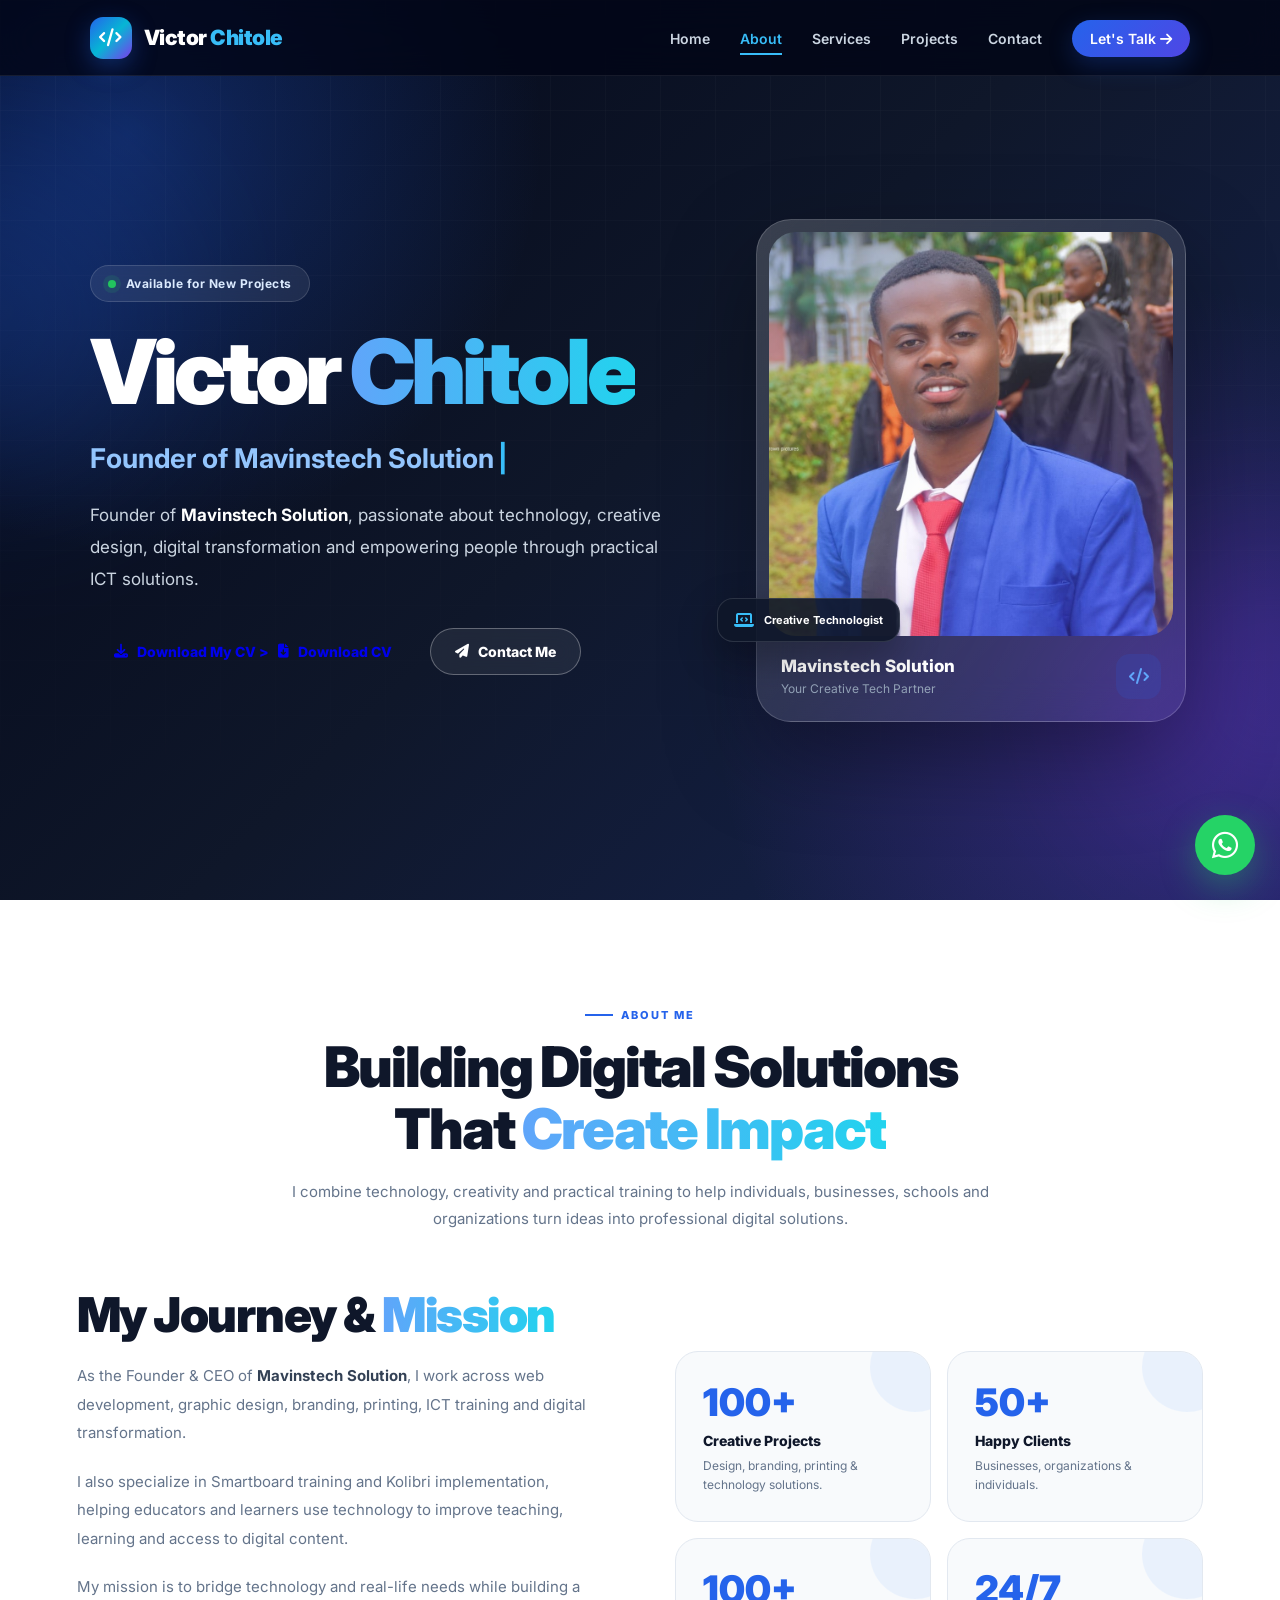
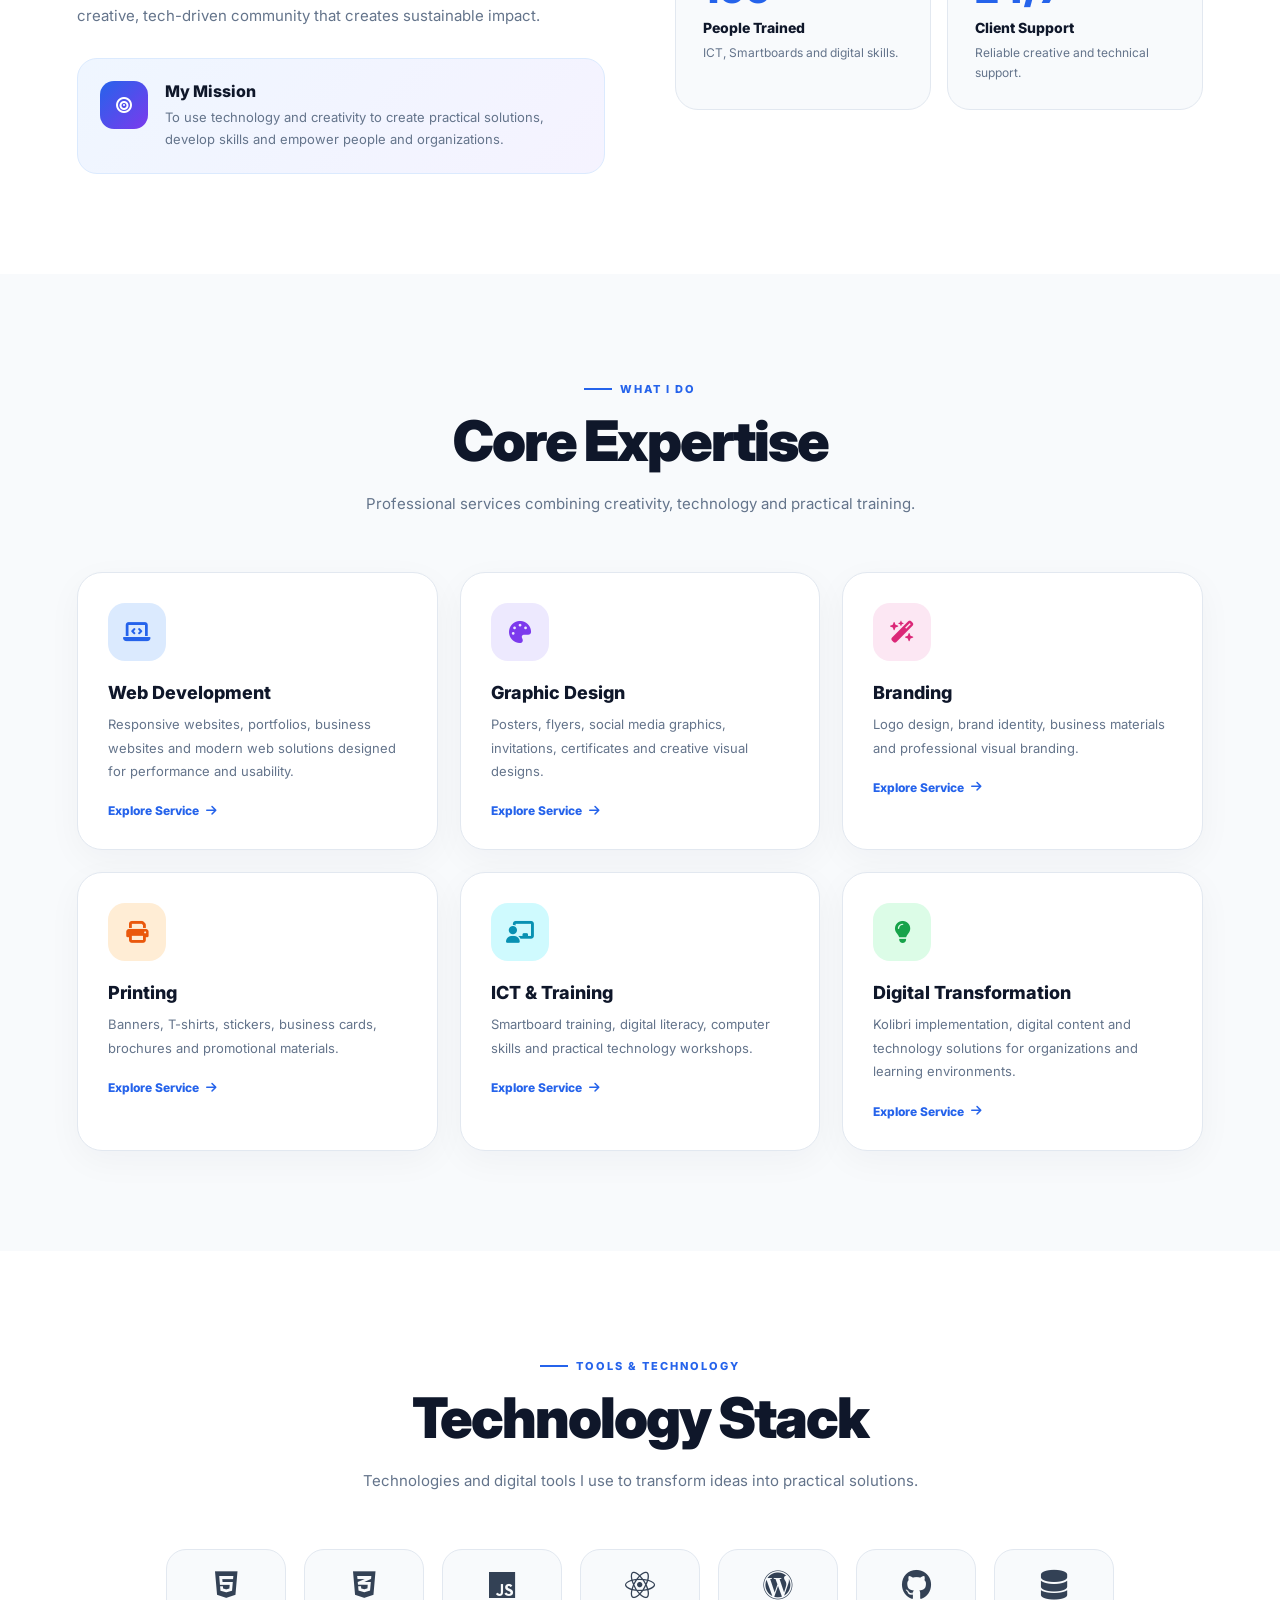
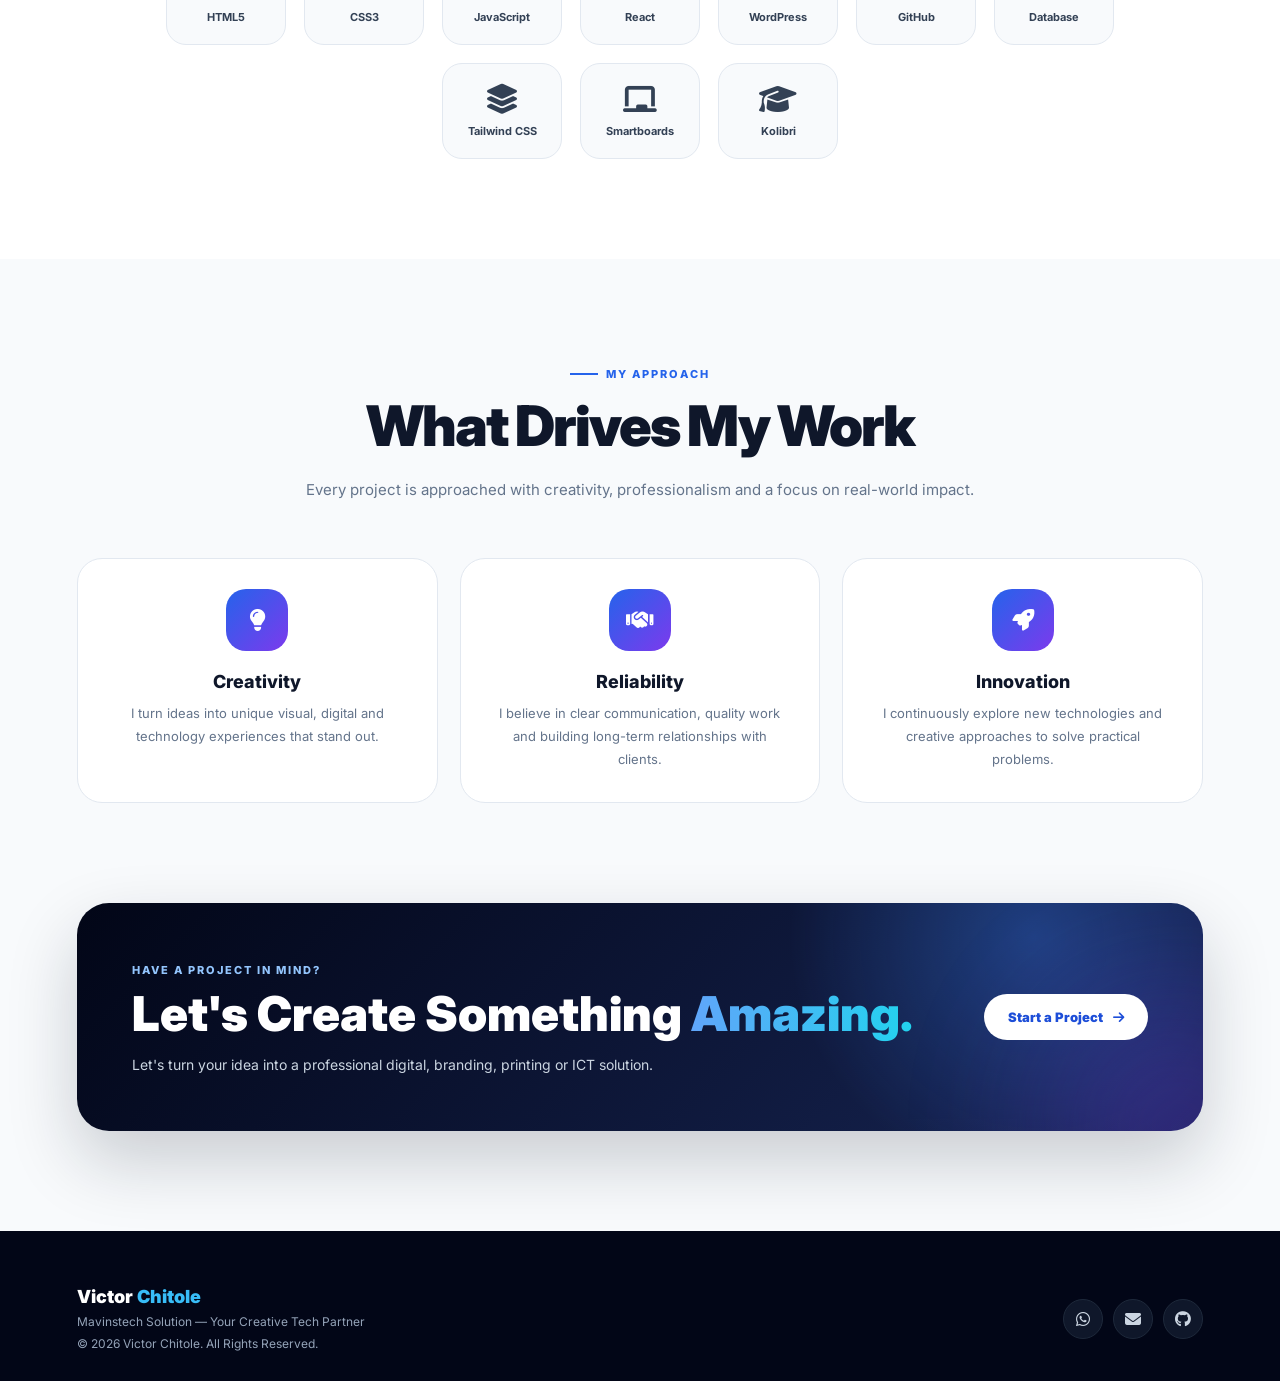
==== commit ac716210: "Update about.html" ====
--- a/about.html
+++ b/about.html
@@ -2030,9 +2030,9 @@
             <div class="hero-buttons">
 
                 <a
-                    href="assets/Victor-Chitole-CV.pdf"
-                    class="btn btn-primary"
-                    download
+                    
+              <a href="assets/CV.pdf" target="_blank" rel="noopener noreferrer" class="btn">
+          <i class="fas fa-download"></i> Download My CV
                 >
 
                     <i class="fas fa-file-arrow-down"></i>
@@ -3239,4 +3239,4 @@
 </script>
 
 </body>
-</html>+</html>
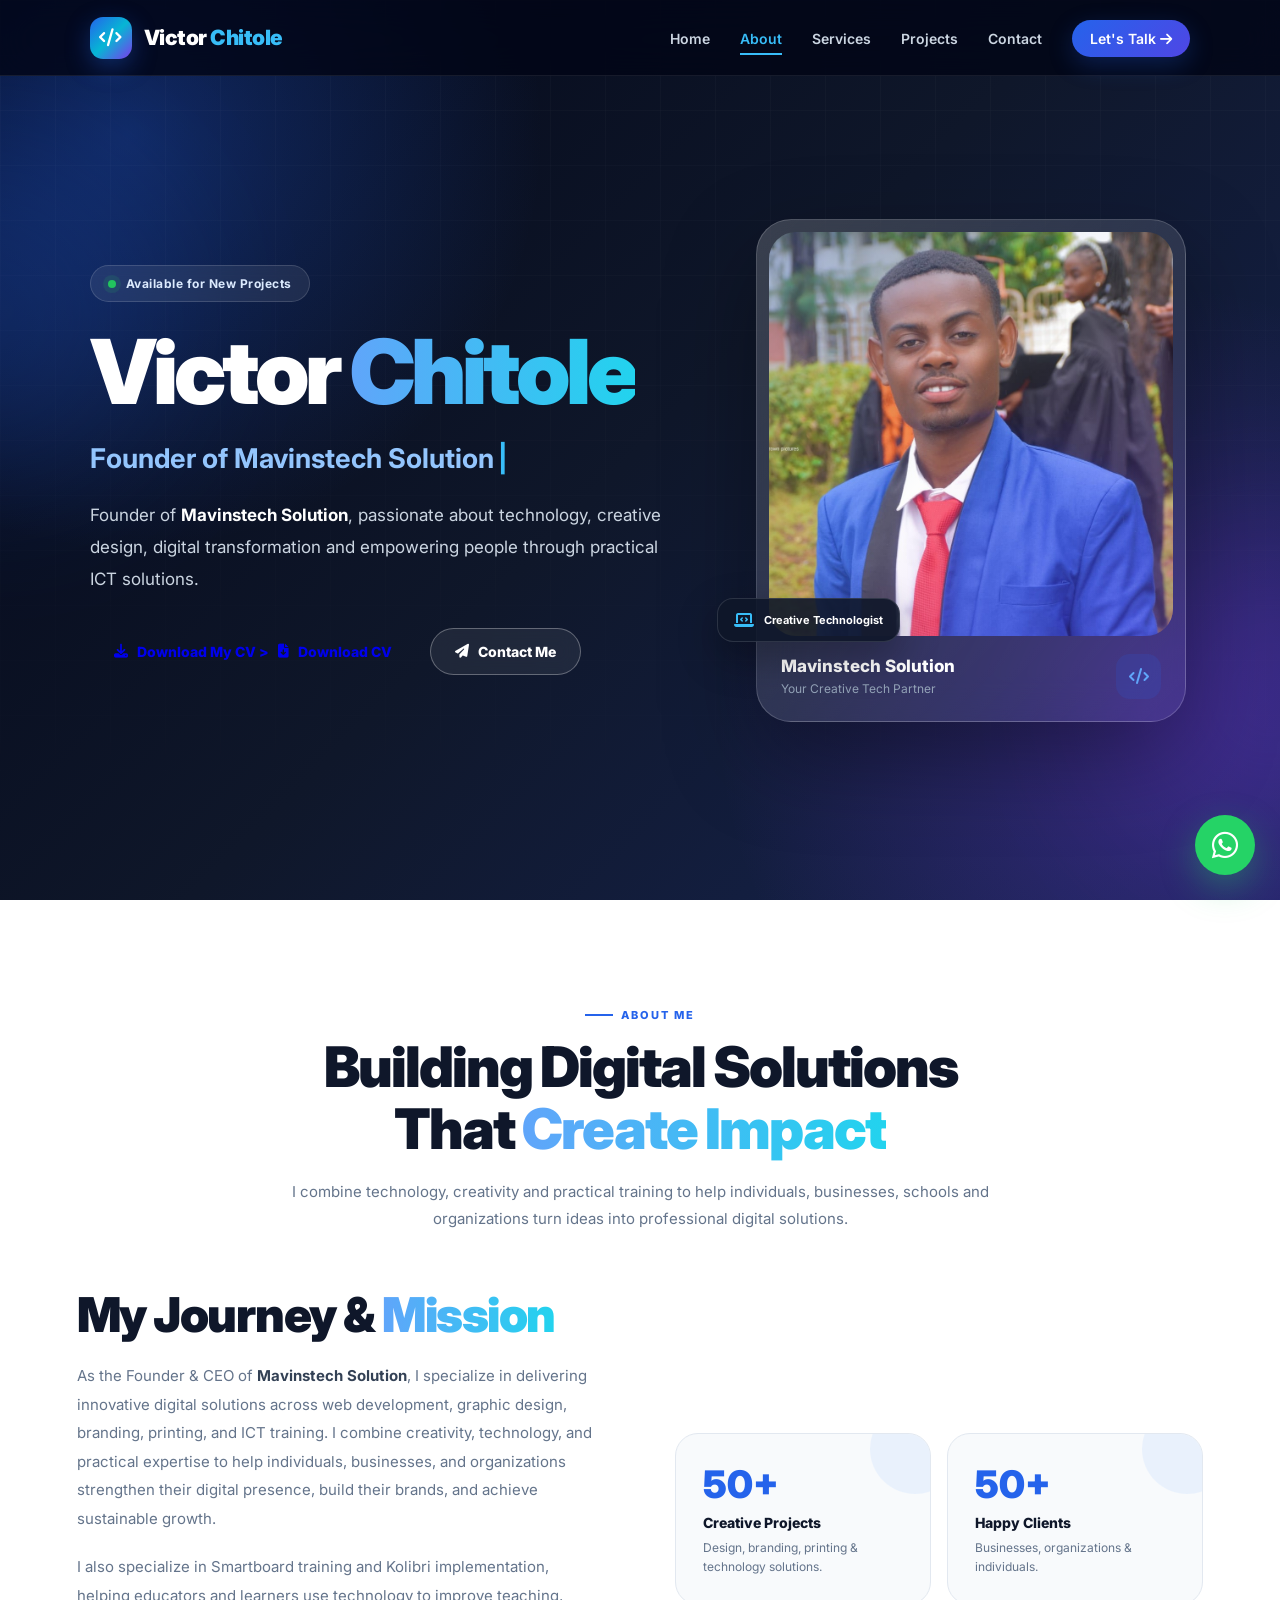
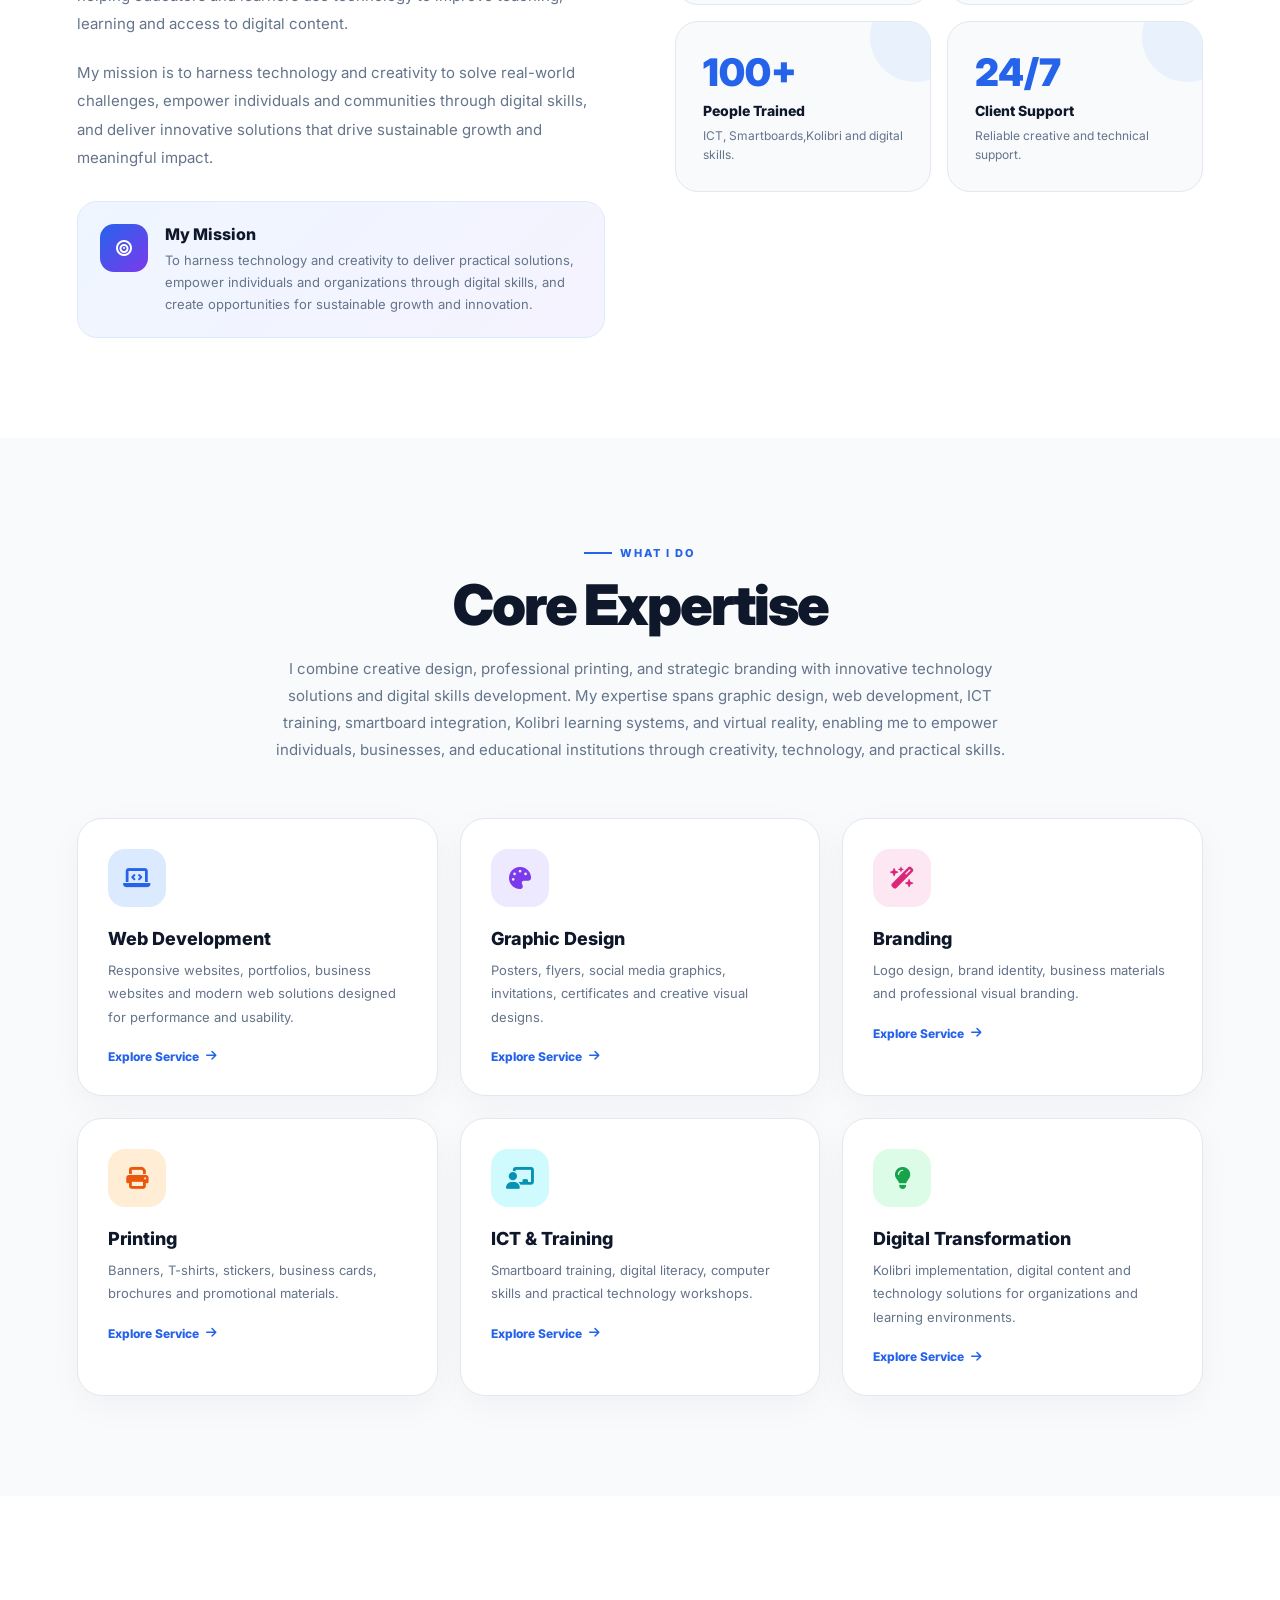
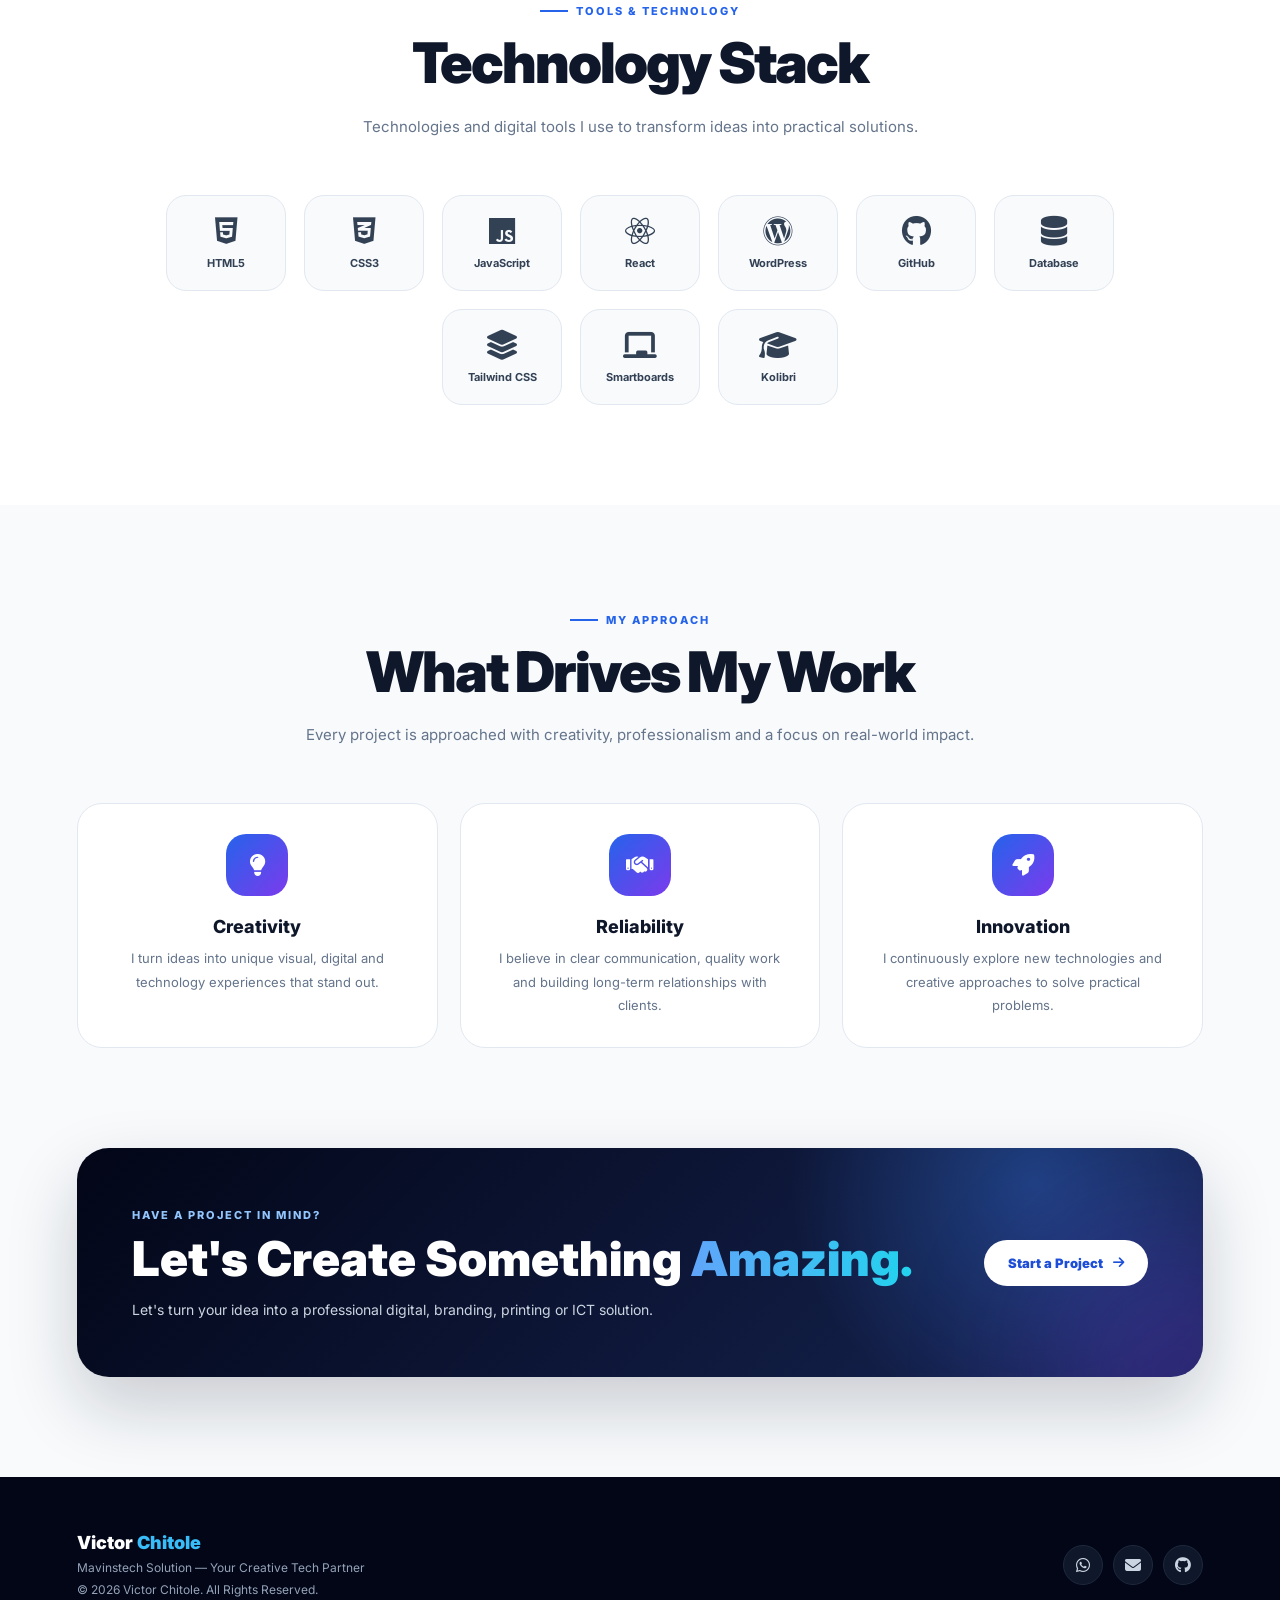
==== commit 44c3f072: "Update about.html" ====
--- a/about.html
+++ b/about.html
@@ -2176,12 +2176,15 @@
 
 
                 <p class="about-text">
-
-                    As the Founder & CEO of
-                    <strong>Mavinstech Solution</strong>,
-                    I work across web development, graphic design,
-                    branding, printing, ICT training and digital
-                    transformation.
+                  As the Founder & CEO of
+               <strong>Mavinstech Solution</strong>, 
+                  I specialize in delivering innovative digital solutions 
+                  across web development, graphic design, branding, printing,
+                  and ICT training. I combine creativity, technology, and 
+                  practical expertise to help individuals, businesses, and
+                  organizations strengthen their digital presence, 
+                  build their brands, and achieve sustainable growth.
+
 
                 </p>
 
@@ -2198,10 +2201,12 @@
 
                 <p class="about-text">
 
-                    My mission is to bridge technology and
-                    real-life needs while building a creative,
-                    tech-driven community that creates sustainable
-                    impact.
+                   My mission is to harness technology and 
+                   creativity to solve real-world challenges, 
+                   empower individuals and communities through 
+                   digital skills, and deliver innovative solutions
+                   that drive sustainable growth and meaningful impact.
+
 
                 </p>
 
@@ -2221,11 +2226,10 @@
                         </h3>
 
                         <p>
-
-                            To use technology and creativity to
-                            create practical solutions, develop
-                            skills and empower people and
-                            organizations.
+                           To harness technology and creativity 
+                           to deliver practical solutions, empower
+                           individuals and organizations through digital skills, and
+                           create opportunities for sustainable growth and innovation.
 
                         </p>
 
@@ -2245,7 +2249,7 @@
                 <div class="stat-card">
 
                     <div class="stat-number">
-                        100+
+                        50+
                     </div>
 
                     <h3>
@@ -2289,7 +2293,7 @@
                     </h3>
 
                     <p>
-                        ICT, Smartboards and
+                        ICT, Smartboards,Kolibri and
                         digital skills.
                     </p>
 
@@ -2344,8 +2348,12 @@
 
             <p>
 
-                Professional services combining creativity,
-                technology and practical training.
+               I combine creative design, professional printing, and
+               strategic branding with innovative technology solutions and 
+               digital skills development. My expertise spans graphic design, 
+               web development, ICT training, smartboard integration, Kolibri learning systems,
+               and virtual reality, enabling me to empower individuals, businesses, and educational 
+               institutions through creativity, technology, and practical skills.
 
             </p>
 
@@ -2916,7 +2924,7 @@
 
 
             <a
-                href="mailto:mavinstechsolution@gmail.com"
+                href="mailto:victorchitole@gmail.com"
                 aria-label="Email"
             >
                 <i class="fas fa-envelope"></i>
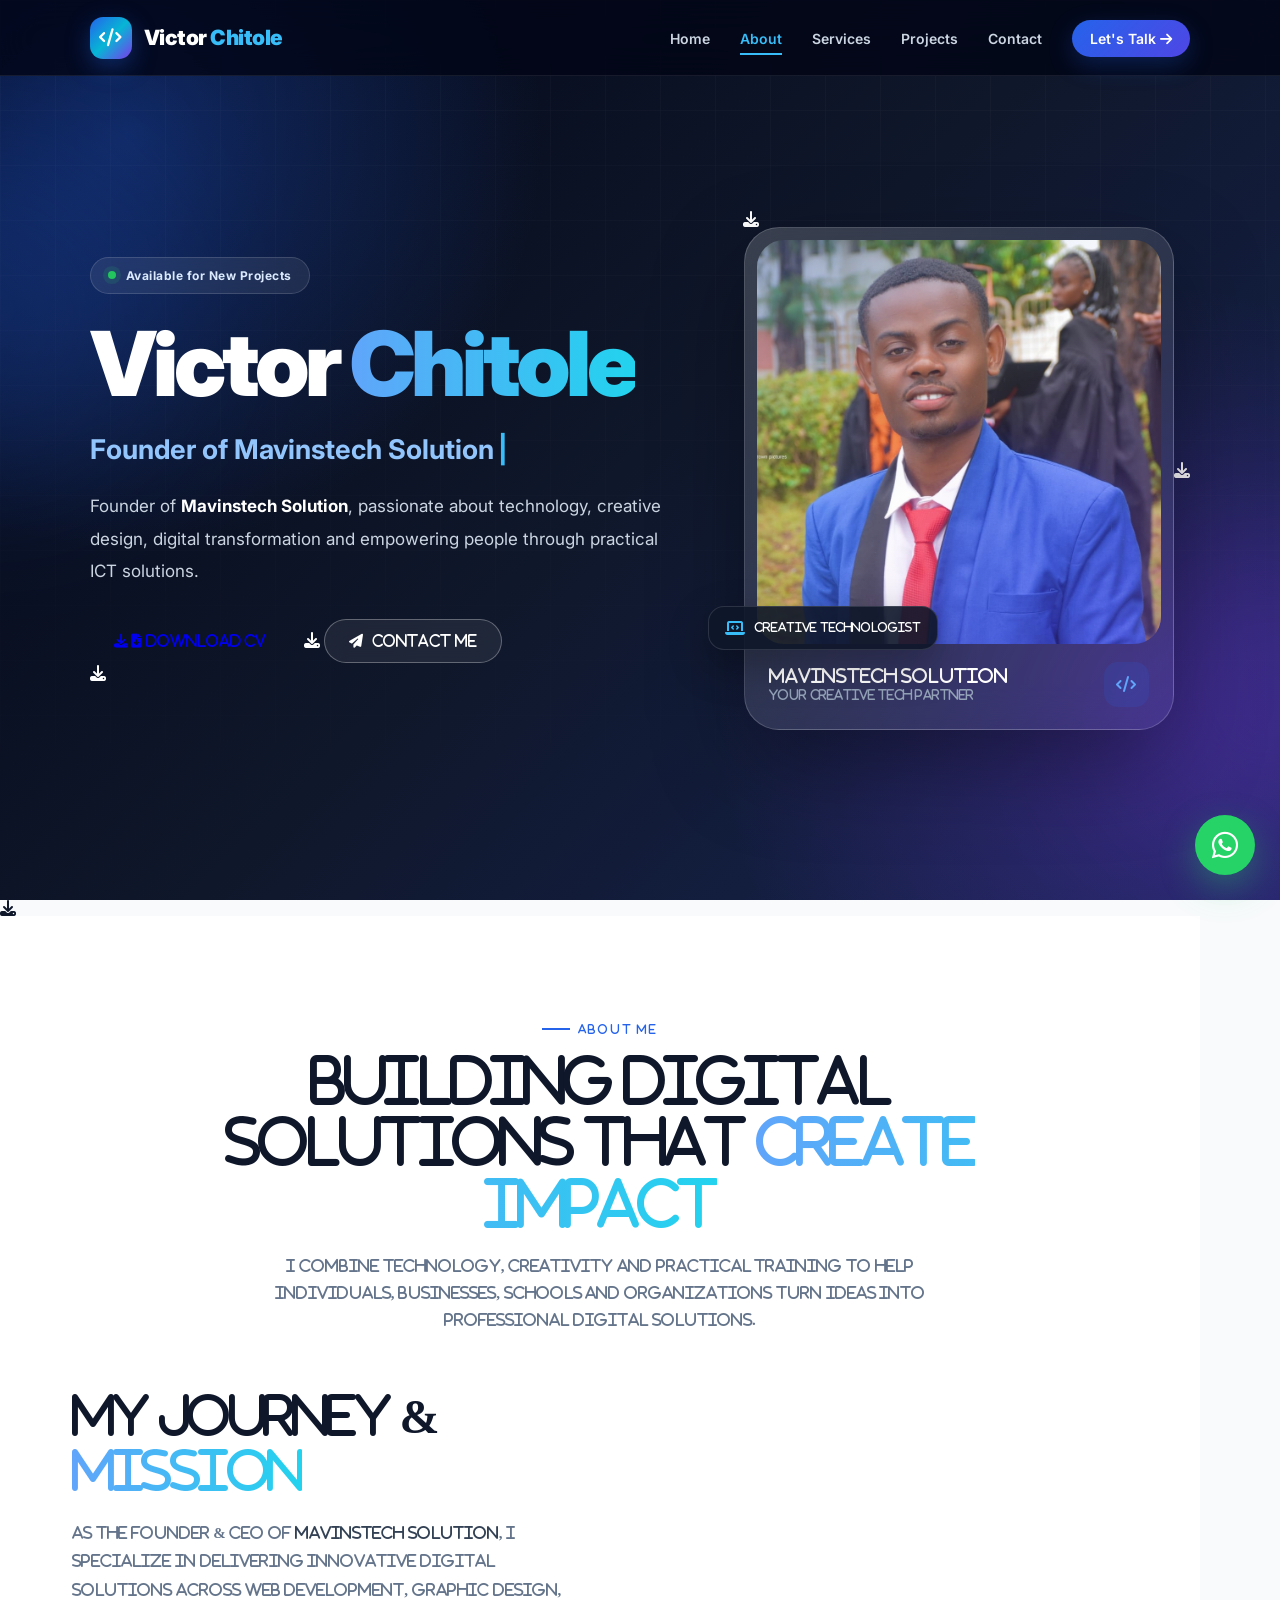
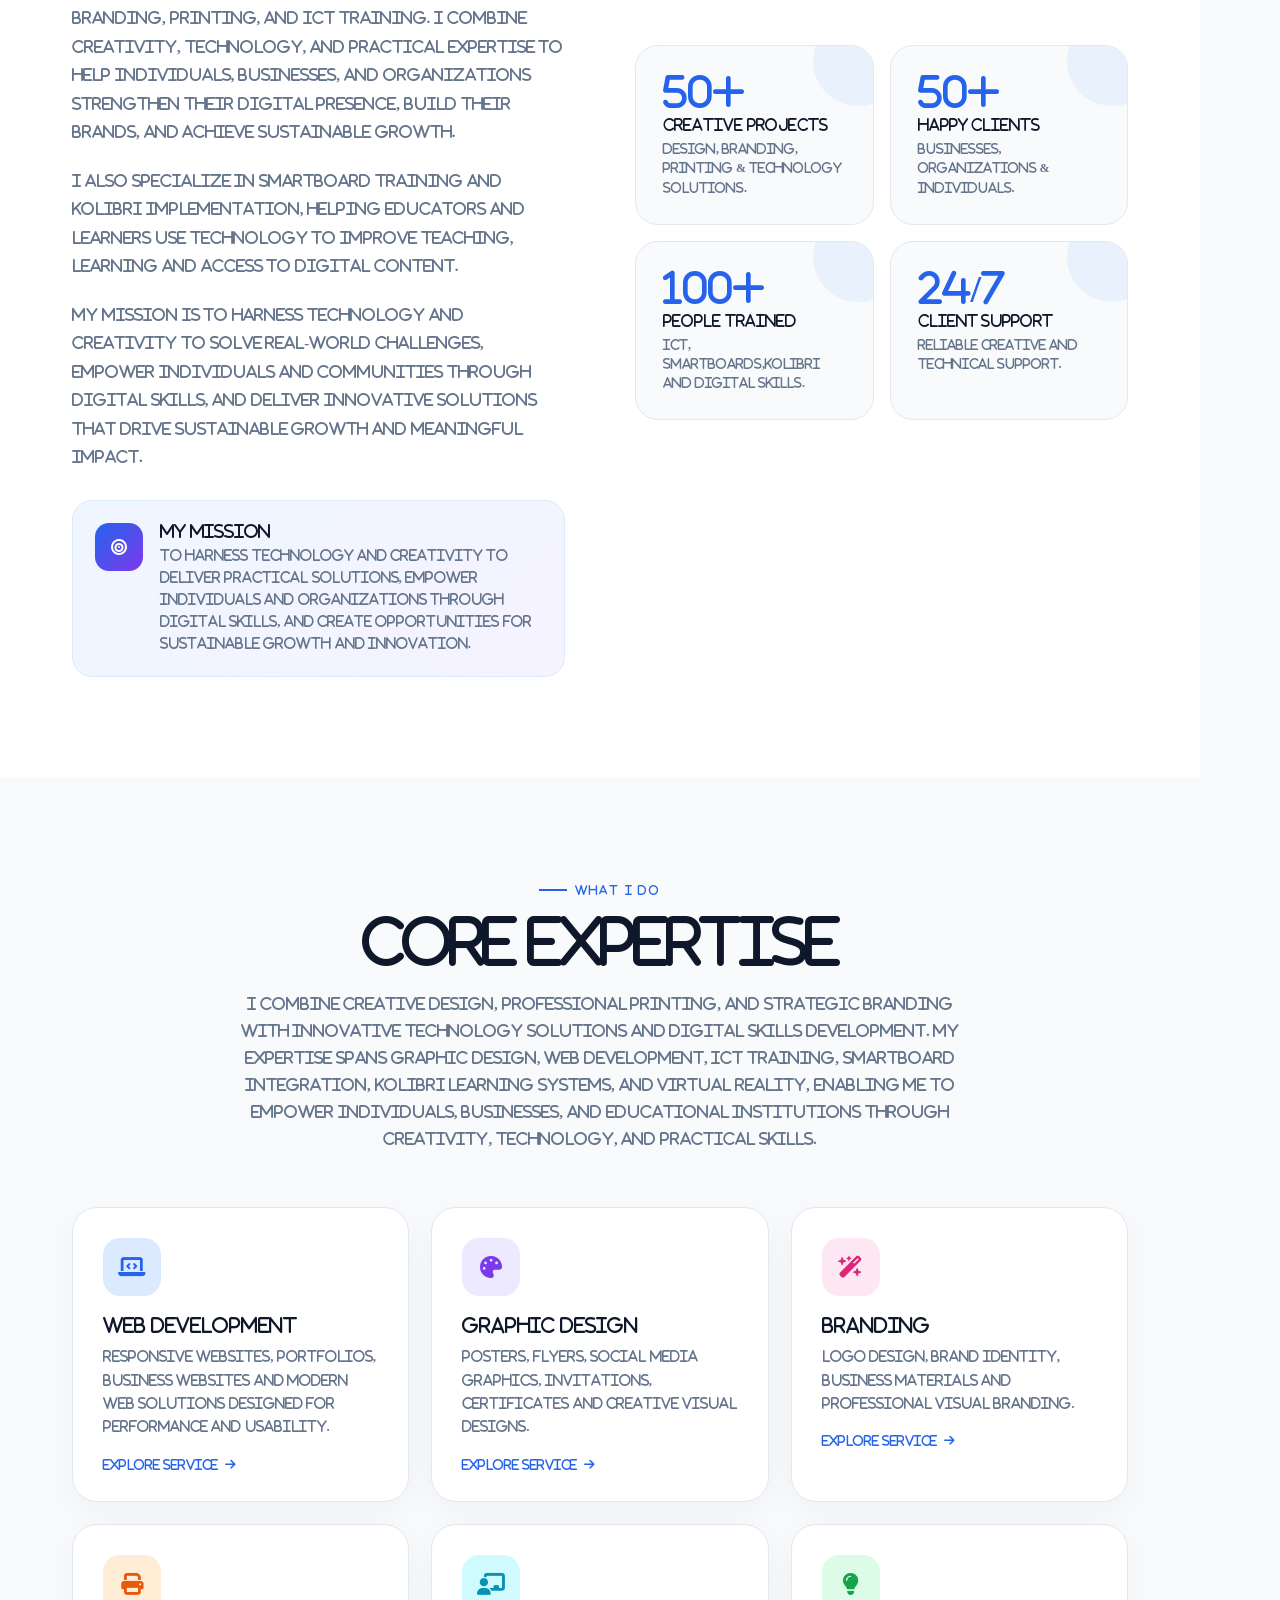
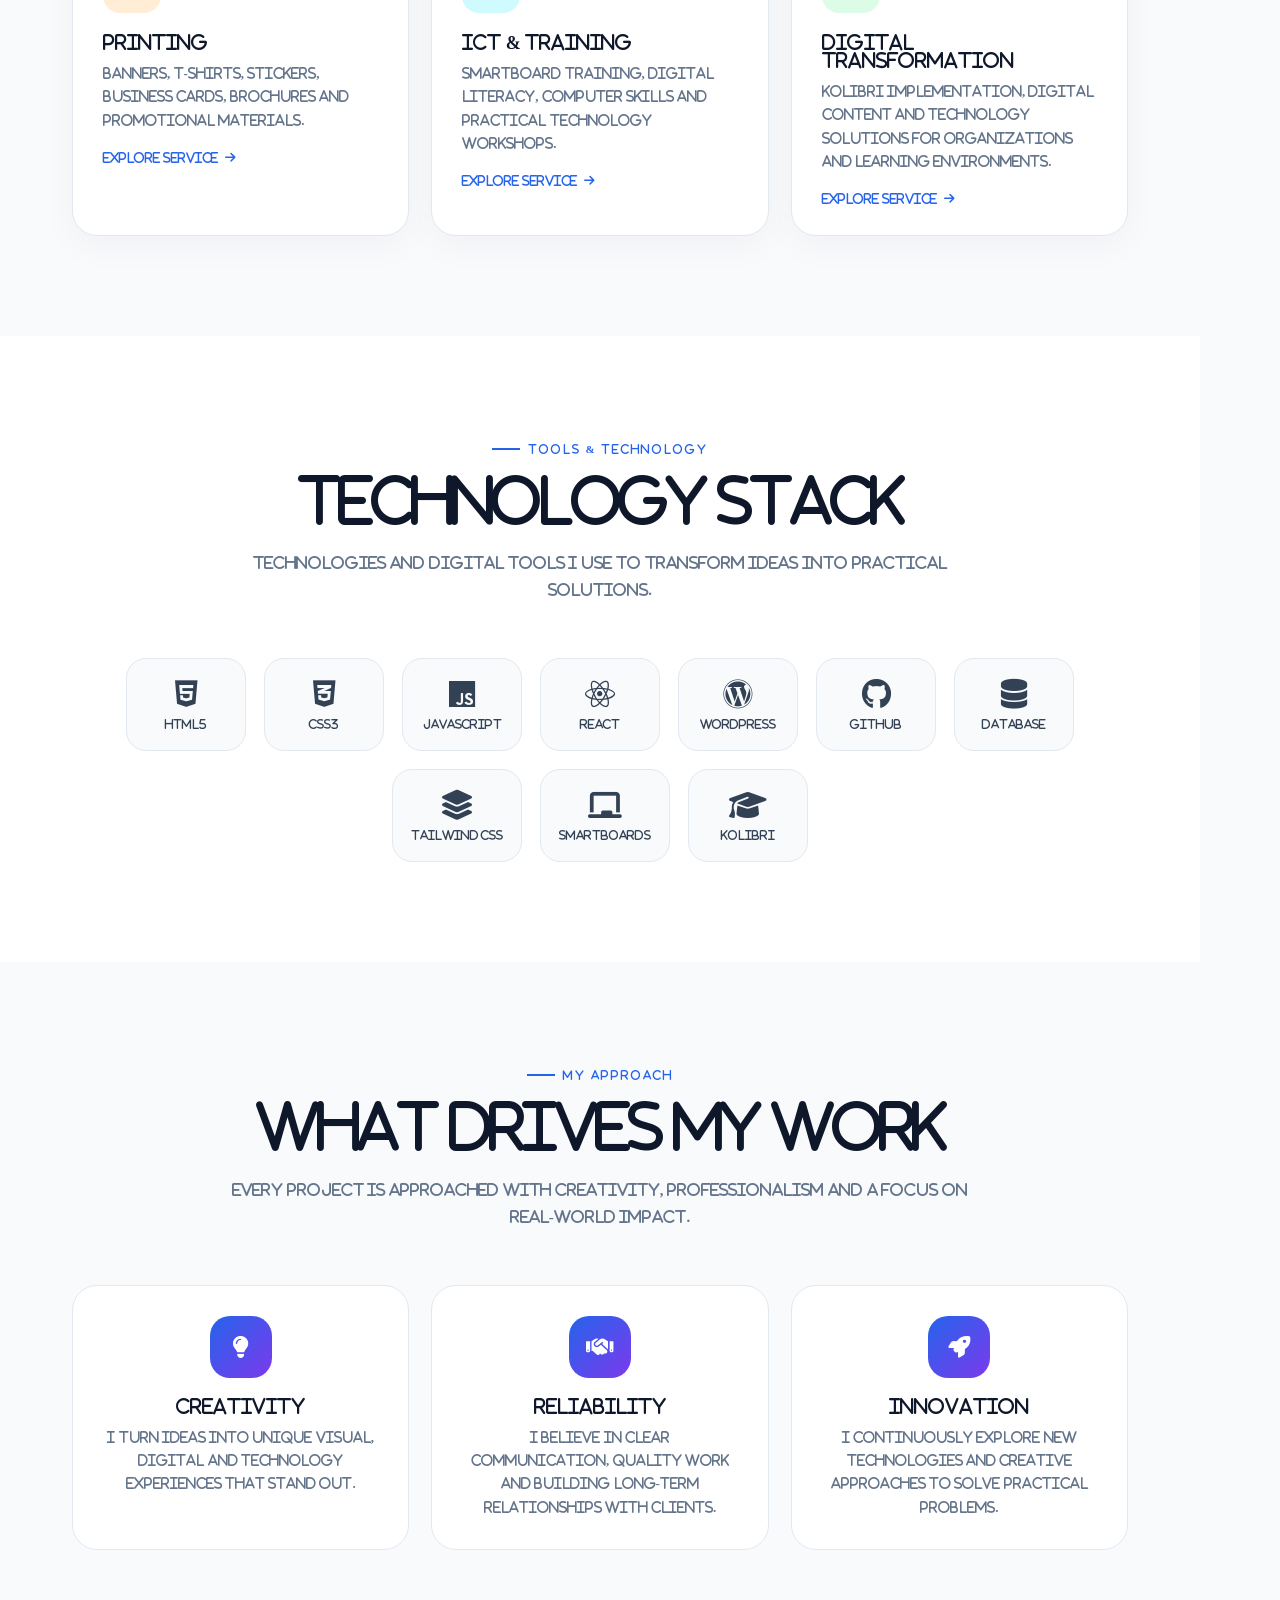
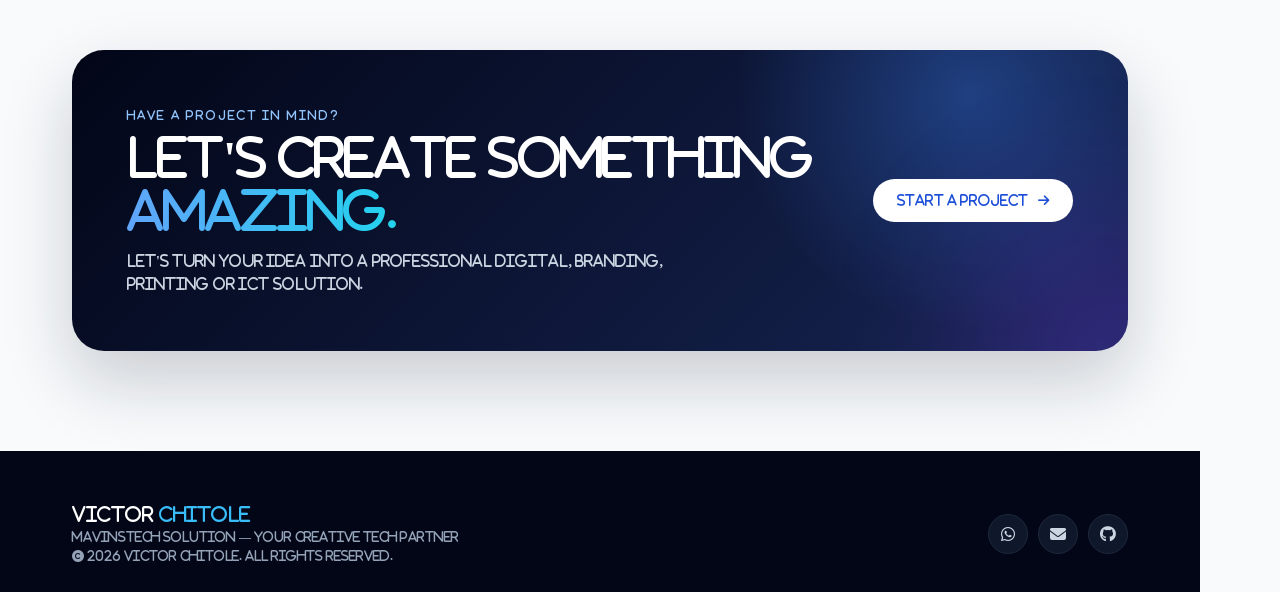
==== commit 4a664af7: "Update about.html" ====
--- a/about.html
+++ b/about.html
@@ -2032,9 +2032,7 @@
                 <a
                     
               <a href="assets/CV.pdf" target="_blank" rel="noopener noreferrer" class="btn">
-          <i class="fas fa-download"></i> Download My CV
-                >
-
+          <i class="fas fa-download">
                     <i class="fas fa-file-arrow-down"></i>
 
                     Download CV
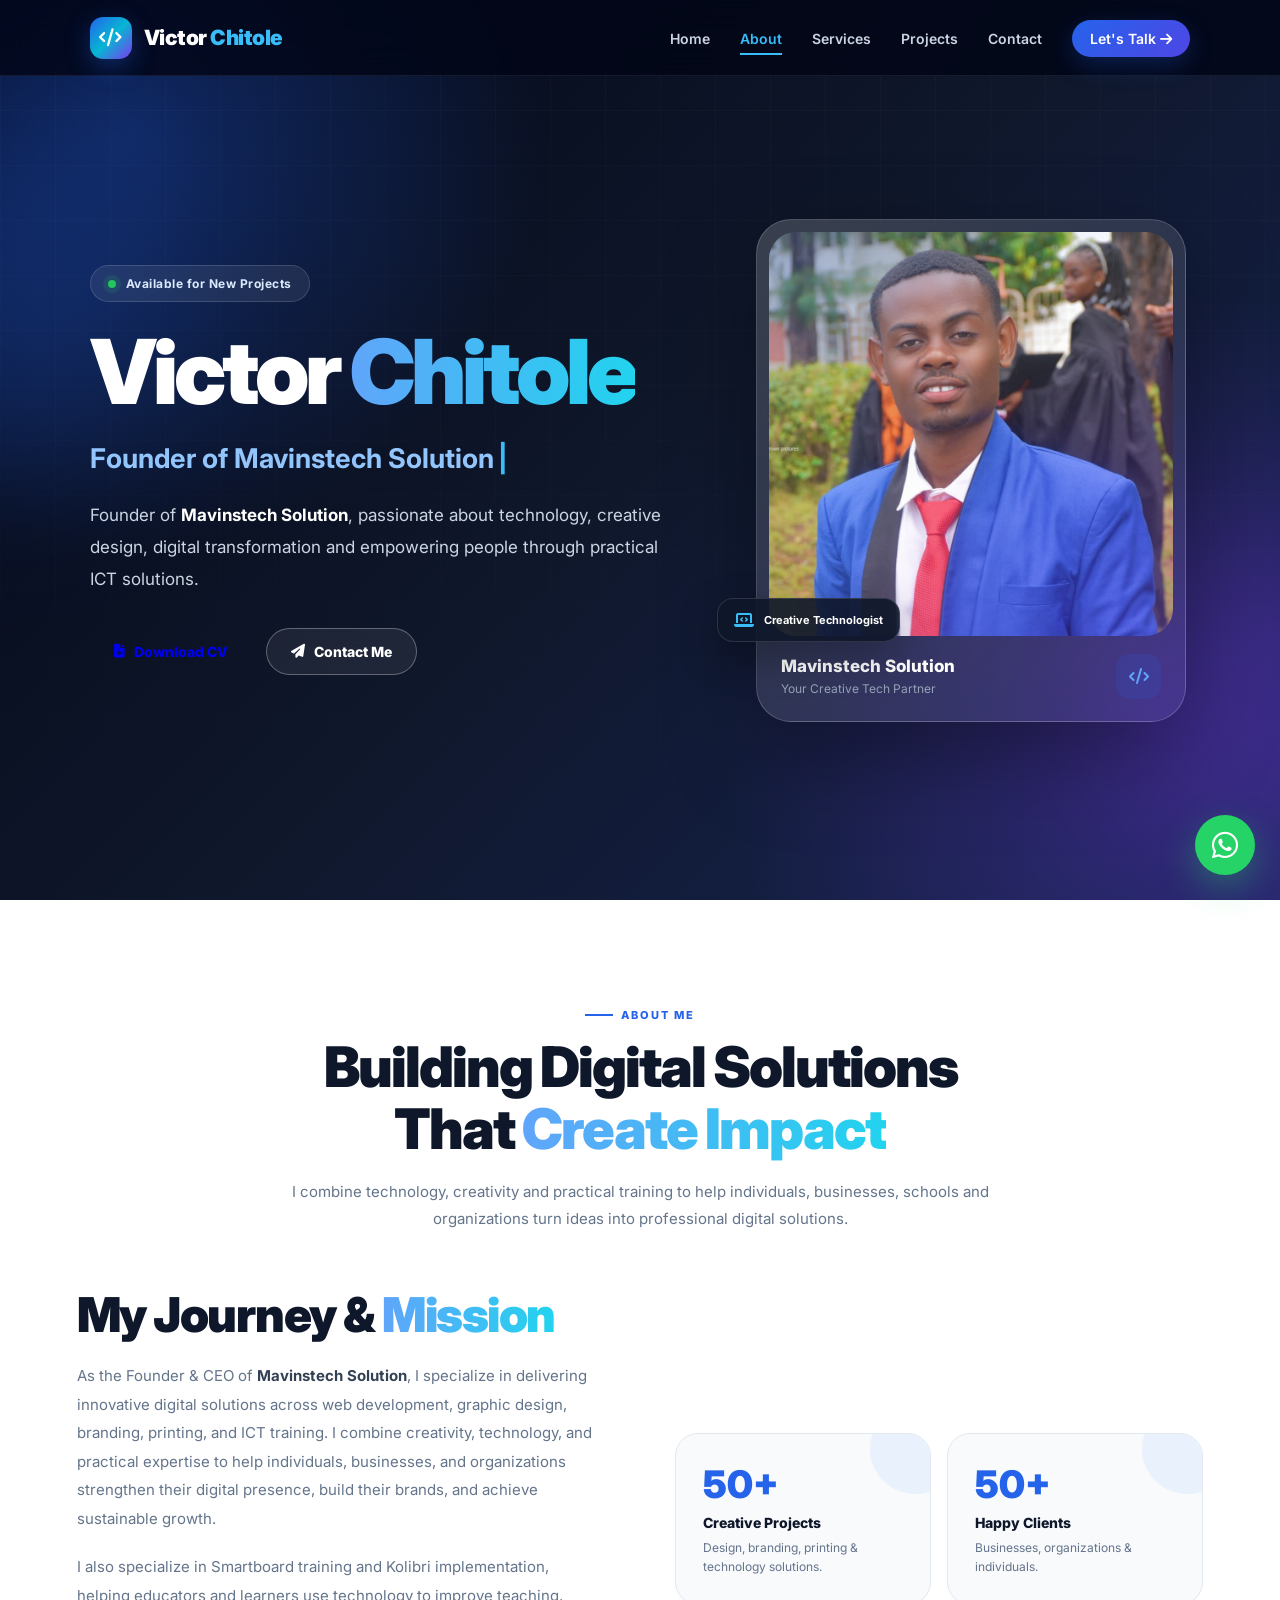
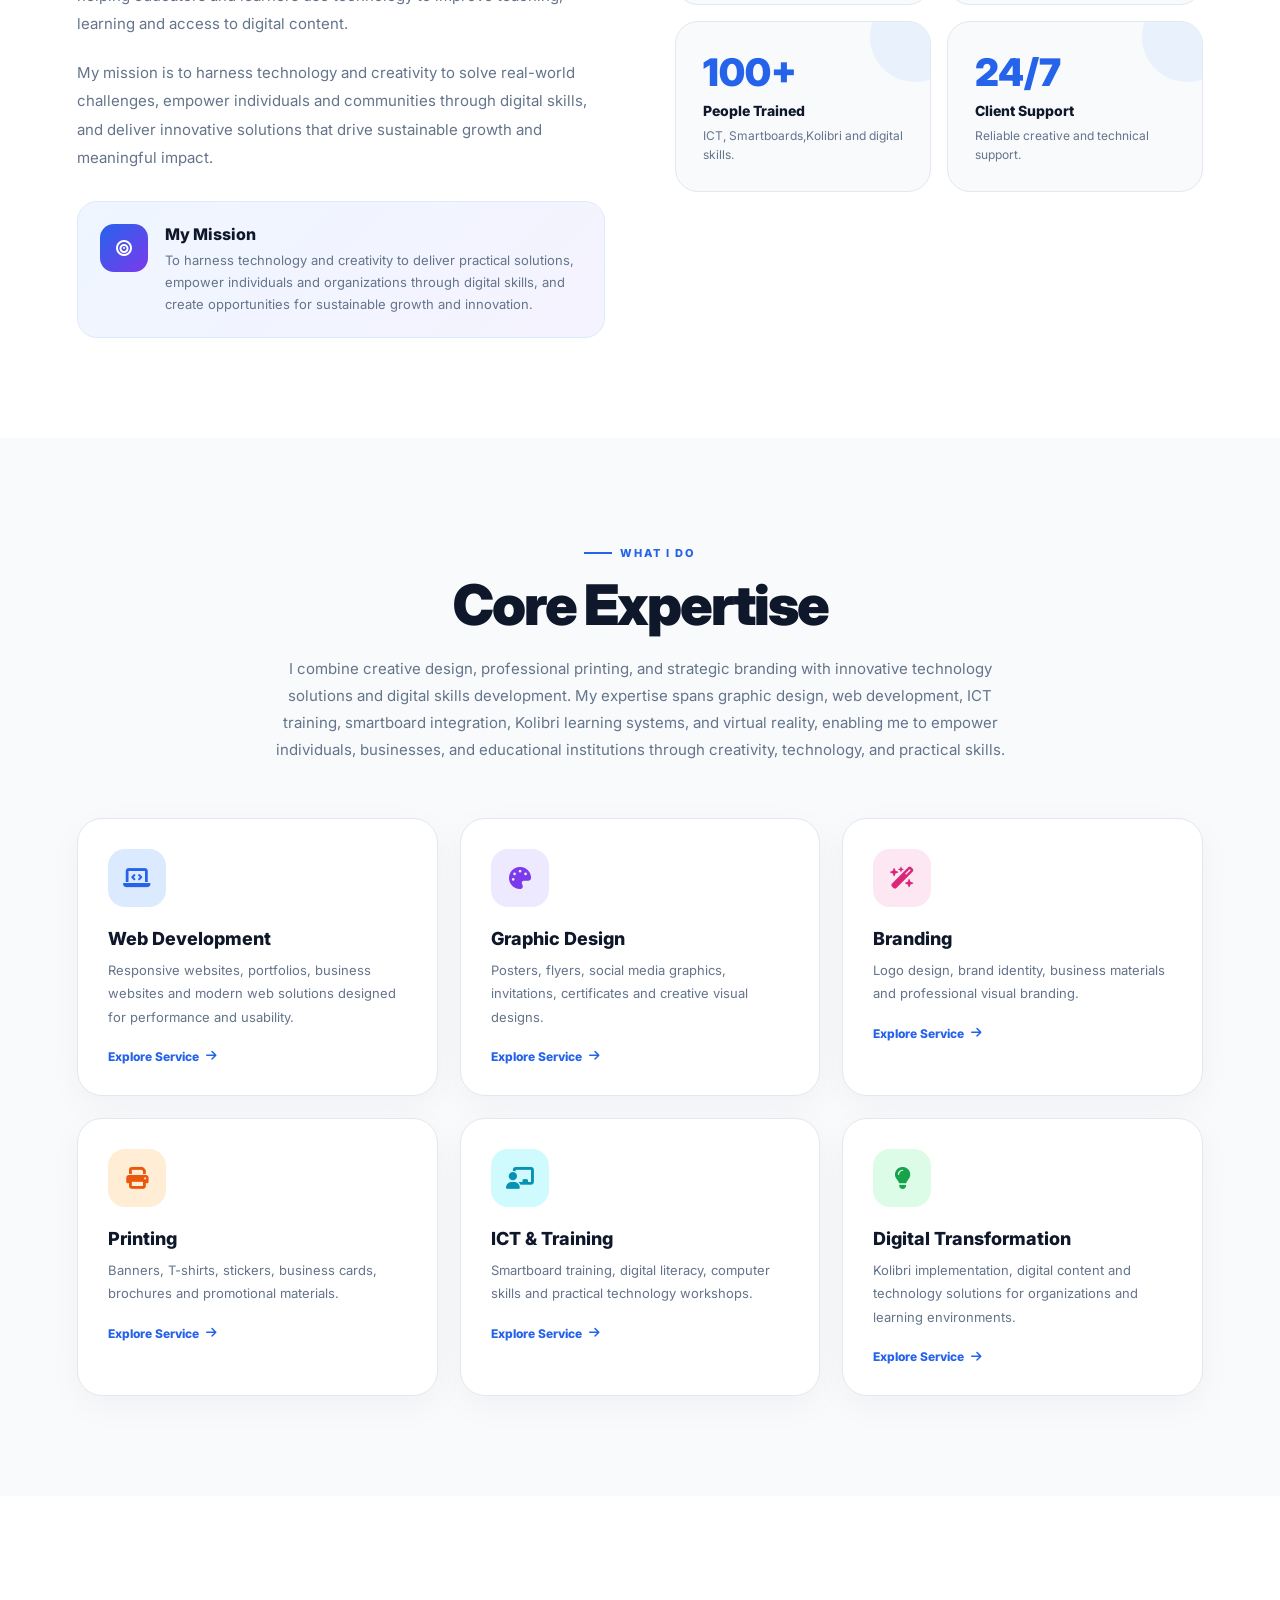
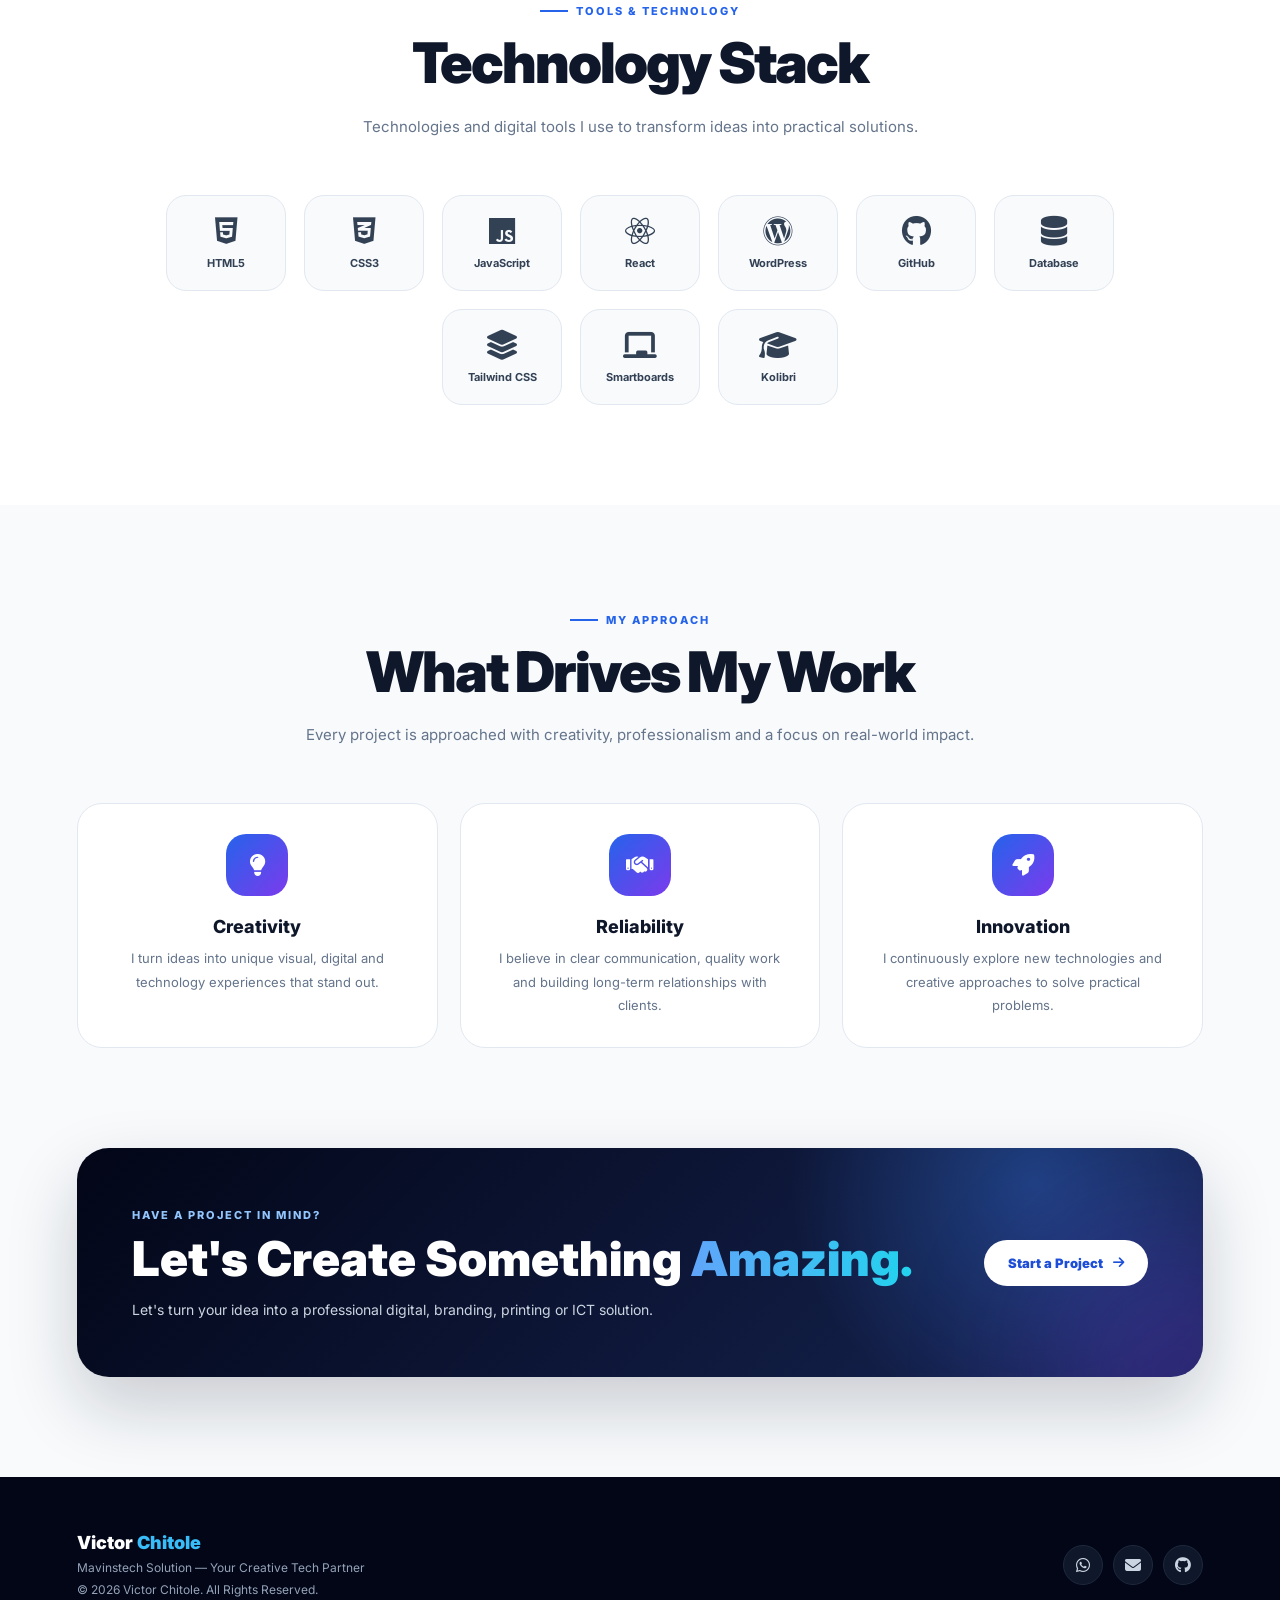
==== commit 63651ecb: "Update about.html" ====
--- a/about.html
+++ b/about.html
@@ -2029,15 +2029,13 @@
 
             <div class="hero-buttons">
 
-                <a
-                    
-              <a href="assets/CV.pdf" target="_blank" rel="noopener noreferrer" class="btn">
-          <i class="fas fa-download">
-                    <i class="fas fa-file-arrow-down"></i>
-
-                    Download CV
-
-                </a>
+             
+<a href="assets/CV.pdf" download="Victor-Chitole-CV.pdf" class="btn">
+    <i class="fas fa-file-arrow-down"></i>
+    Download CV
+</a>
+
+
 
 
                 <a
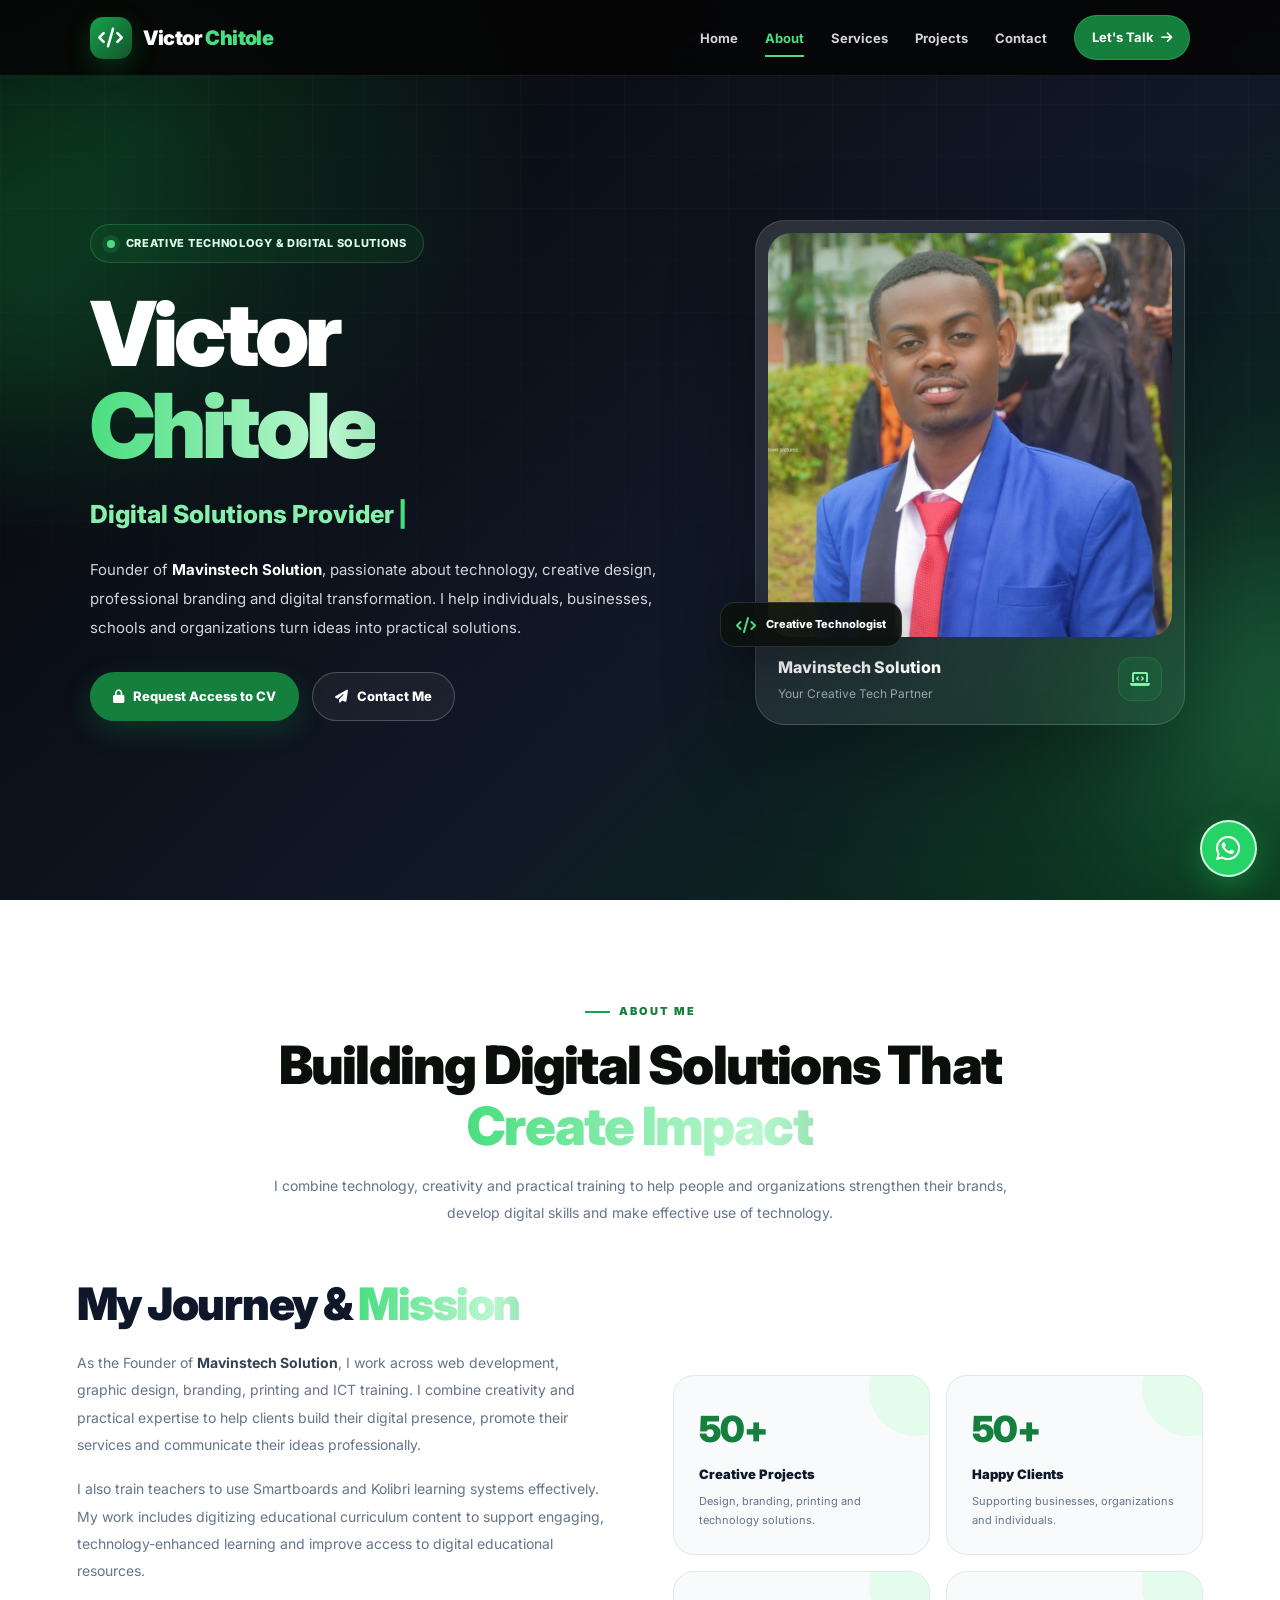
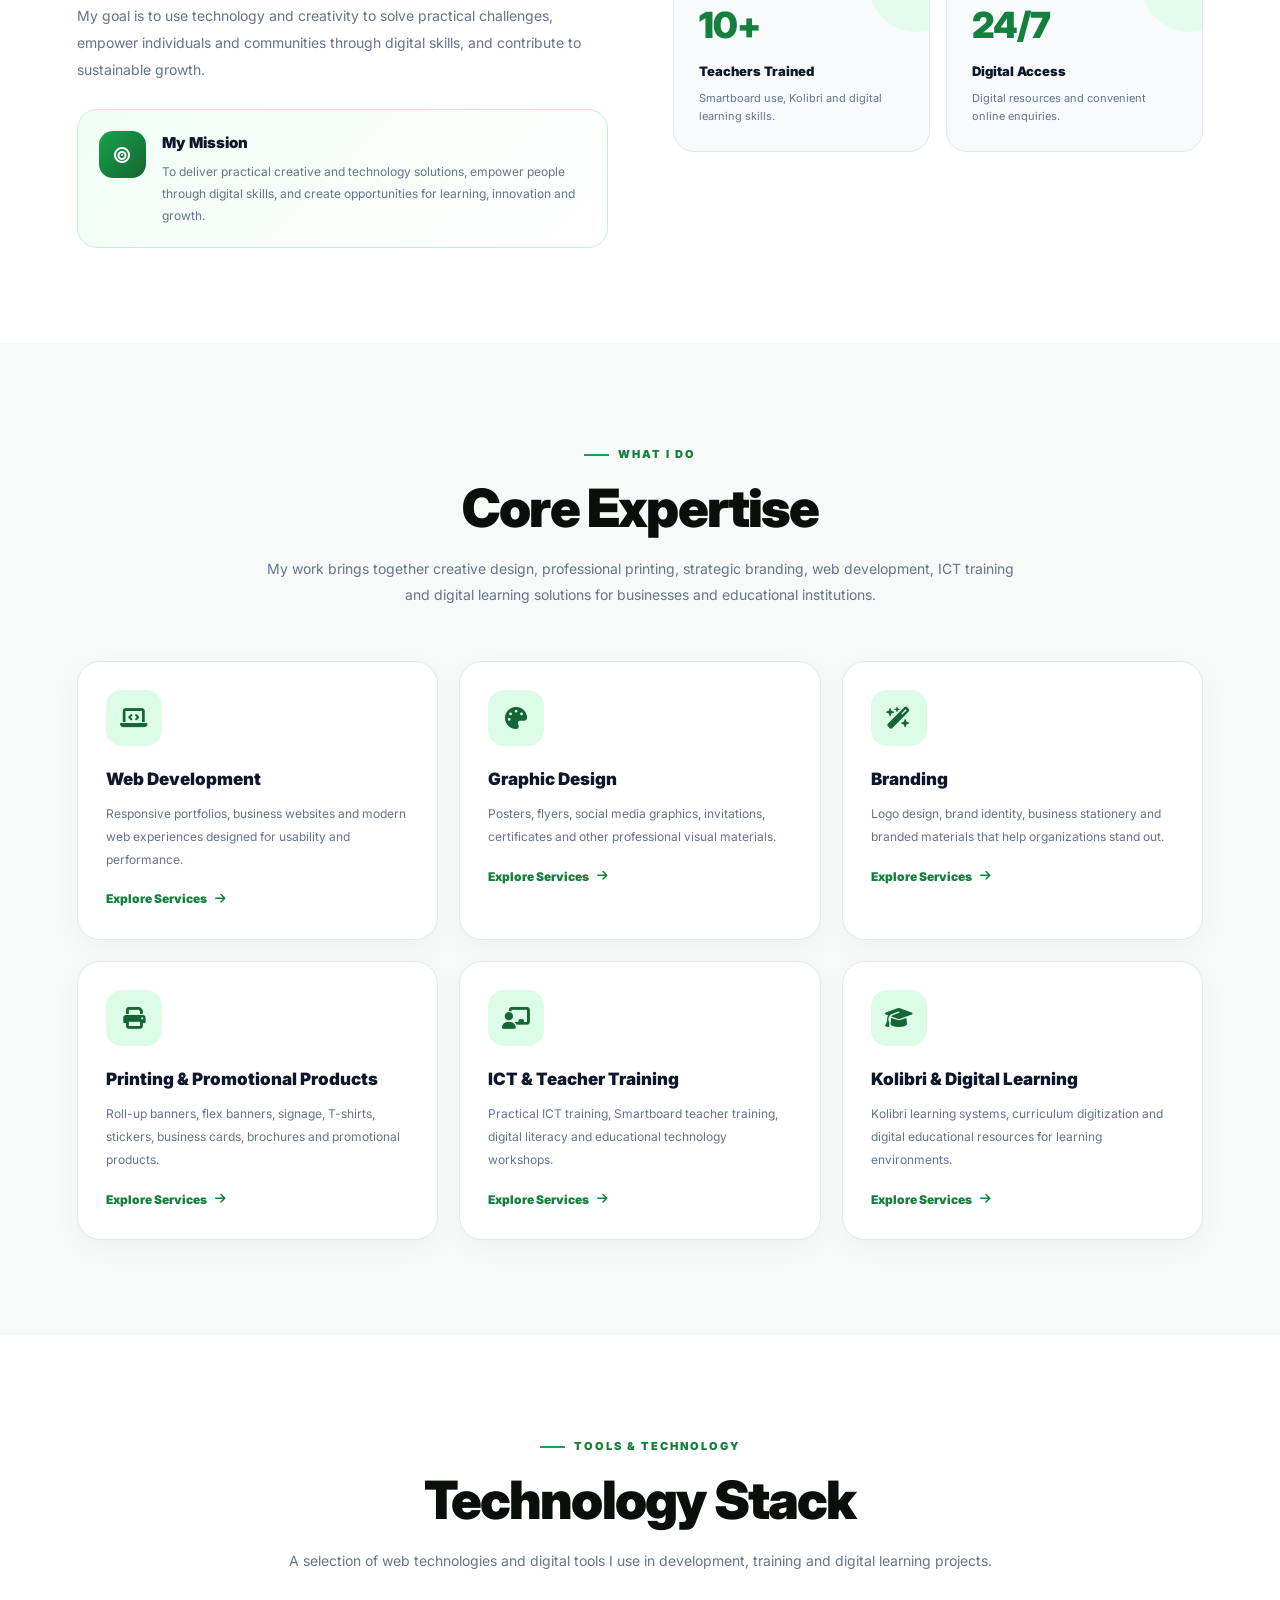
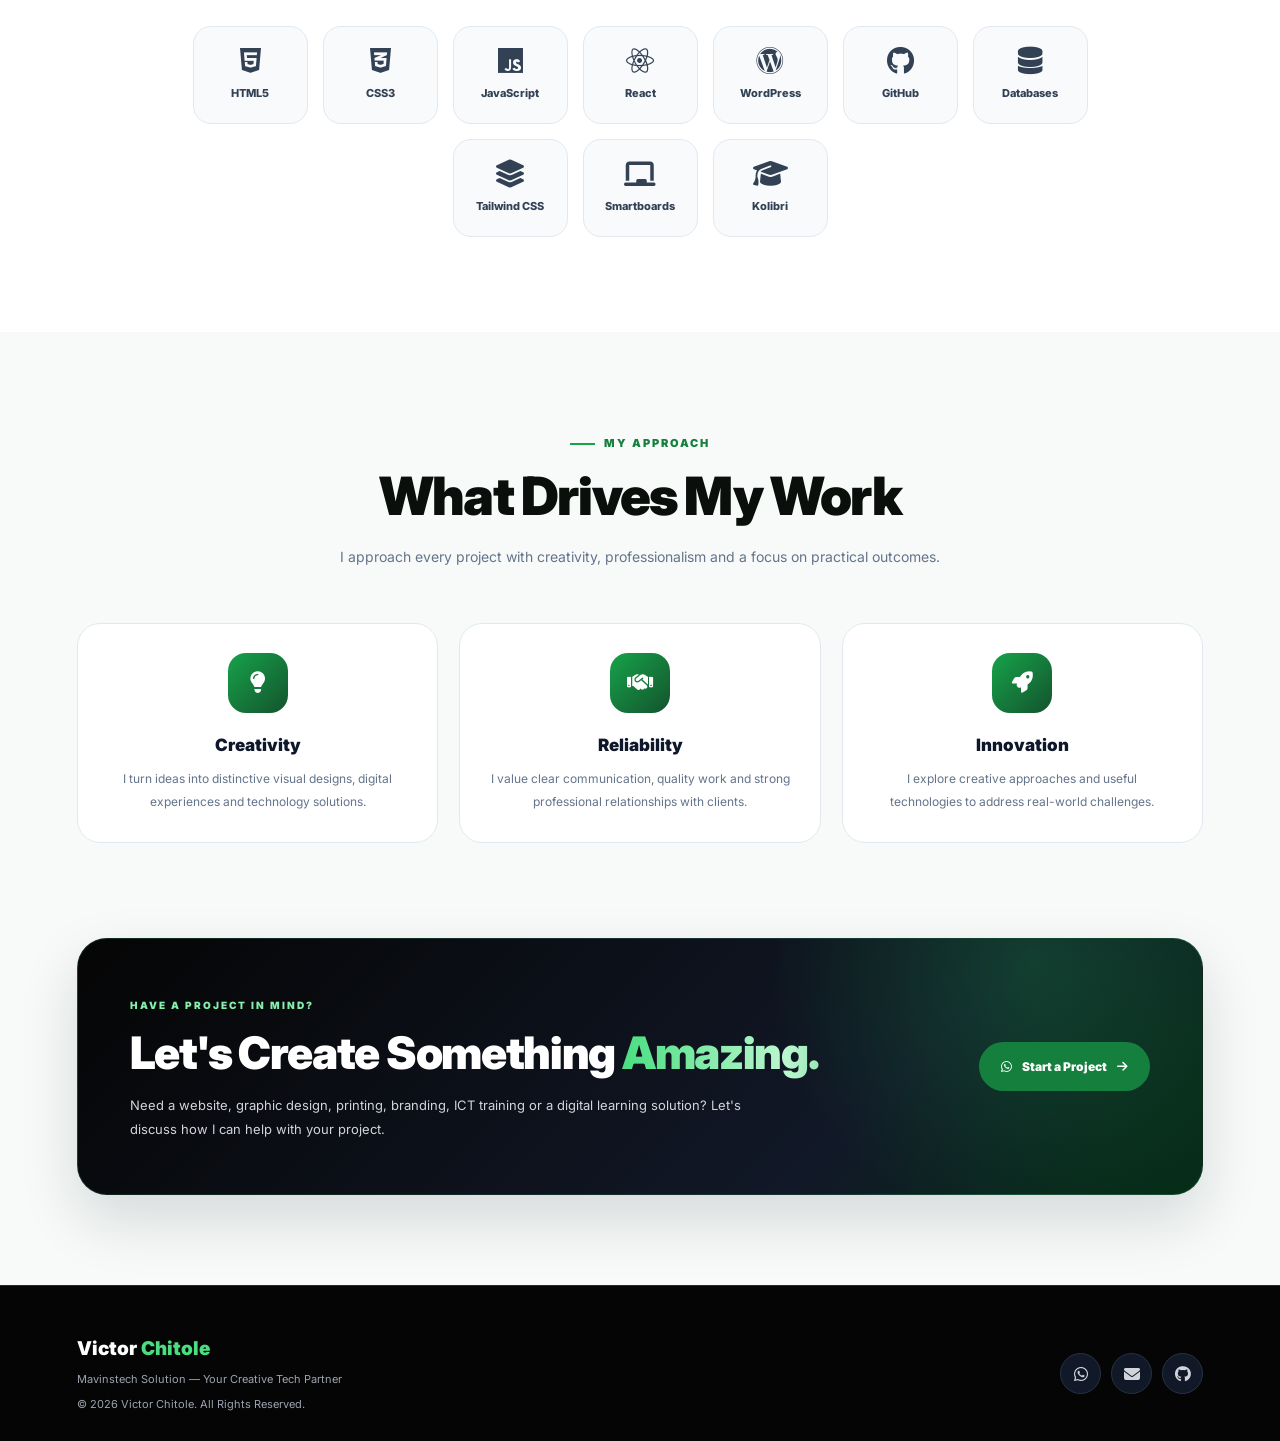
==== commit d6a16164: "Update about.html" ====
--- a/about.html
+++ b/about.html
@@ -1,3246 +1,1949 @@
+
 <!DOCTYPE html>
 <html lang="en">
 <head>
-<meta charset="UTF-8">
-<meta name="viewport" content="width=device-width, initial-scale=1.0">
-
-<title>About Victor Chitole | Mavinstech Solution</title>
-
-<meta name="description" content="Learn more about Victor Chitole, Founder of Mavinstech Solution, a creative technologist specializing in web development, graphic design, branding, printing, ICT training and digital transformation.">
-
-<link rel="preconnect" href="https://fonts.googleapis.com">
-<link rel="preconnect" href="https://cdnjs.cloudflare.com">
-
-<link href="https://fonts.googleapis.com/css2?family=Inter:wght@400;500;600;700;800;900&display=swap" rel="stylesheet">
-
-<link rel="stylesheet"
-href="https://cdnjs.cloudflare.com/ajax/libs/font-awesome/6.6.0/css/all.min.css">
-
-<style>
-
-/* =========================================================
-   GLOBAL
-========================================================= */
-
-*{
-    margin:0;
-    padding:0;
-    box-sizing:border-box;
-}
-
-html{
-    scroll-behavior:smooth;
-}
-
-body{
-    font-family:"Inter",sans-serif;
-    background:#f8fafc;
-    color:#0f172a;
-    overflow-x:hidden;
-}
-
-a{
-    text-decoration:none;
-}
-
-button{
-    font-family:inherit;
-}
-
-img{
-    max-width:100%;
-}
-
-
-/* =========================================================
-   SCROLLBAR
-========================================================= */
-
-::-webkit-scrollbar{
-    width:8px;
-}
-
-::-webkit-scrollbar-track{
-    background:#e2e8f0;
-}
-
-::-webkit-scrollbar-thumb{
-    background:linear-gradient(#2563eb,#7c3aed);
-    border-radius:20px;
-}
-
-
-/* =========================================================
-   NAVBAR
-========================================================= */
-
-.navbar{
-    position:fixed;
-    top:0;
-    left:0;
-    width:100%;
-    height:76px;
-    z-index:9999;
-
-    display:flex;
-    align-items:center;
-    justify-content:space-between;
-
-    padding:0 7%;
-
-    background:rgba(2,6,23,.82);
-    backdrop-filter:blur(18px);
-    -webkit-backdrop-filter:blur(18px);
-
-    border-bottom:1px solid rgba(255,255,255,.08);
-
-    transition:.35s ease;
-}
-
-.navbar.scrolled{
-    background:rgba(2,6,23,.96);
-    box-shadow:0 10px 40px rgba(0,0,0,.25);
-}
-
-
-/* LOGO */
-
-.logo{
-    display:flex;
-    align-items:center;
-    gap:12px;
-
-    color:white;
-    font-size:21px;
-    font-weight:900;
-    letter-spacing:-.5px;
-}
-
-.logo-icon{
-    width:42px;
-    height:42px;
-
-    display:grid;
-    place-items:center;
-
-    border-radius:13px;
-
-    background:linear-gradient(
-        135deg,
-        #2563eb,
-        #06b6d4,
-        #7c3aed
-    );
-
-    box-shadow:
-        0 8px 25px rgba(37,99,235,.35);
-}
-
-.logo-icon i{
-    font-size:18px;
-}
-
-.logo-text span{
-    color:#38bdf8;
-}
-
-
-/* NAV LINKS */
-
-.nav-links{
-    display:flex;
-    align-items:center;
-    gap:30px;
-
-    list-style:none;
-}
-
-.nav-links a{
-    position:relative;
-
-    color:#cbd5e1;
-
-    font-size:14px;
-    font-weight:600;
-
-    transition:.3s;
-}
-
-.nav-links a::after{
-    content:"";
-
-    position:absolute;
-    left:0;
-    bottom:-8px;
-
-    width:0;
-    height:2px;
-
-    background:#38bdf8;
-
-    transition:.3s;
-}
-
-.nav-links a:hover,
-.nav-links a.active{
-    color:#38bdf8;
-}
-
-.nav-links a:hover::after,
-.nav-links a.active::after{
-    width:100%;
-}
-
-
-/* NAV BUTTON */
-
-.nav-cta{
-    padding:10px 18px !important;
-
-    border-radius:50px;
-
-    color:white !important;
-
-    background:linear-gradient(
-        135deg,
-        #2563eb,
-        #4f46e5
-    );
-
-    box-shadow:
-        0 8px 25px rgba(37,99,235,.25);
-}
-
-.nav-cta::after{
-    display:none;
-}
-
-.nav-cta:hover{
-    transform:translateY(-2px);
-    box-shadow:
-        0 12px 30px rgba(37,99,235,.4);
-}
-
-
-/* MOBILE MENU BUTTON */
-
-.menu-toggle{
-    display:none;
-
-    width:44px;
-    height:44px;
-
-    border:1px solid rgba(255,255,255,.12);
-
-    border-radius:12px;
-
-    background:rgba(255,255,255,.08);
-
-    color:white;
-
-    cursor:pointer;
-
-    font-size:20px;
-
-    transition:.3s;
-}
-
-.menu-toggle:hover{
-    background:#2563eb;
-}
-
-
-/* =========================================================
-   HERO
-========================================================= */
-
-.hero{
-    position:relative;
-
-    min-height:100vh;
-
-    display:flex;
-    align-items:center;
-
-    padding:130px 7% 90px;
-
-    overflow:hidden;
-
-    color:white;
-
-    background:
-        radial-gradient(
-            circle at 10% 15%,
-            rgba(37,99,235,.35),
-            transparent 30%
-        ),
-        radial-gradient(
-            circle at 90% 80%,
-            rgba(124,58,237,.3),
-            transparent 32%
-        ),
-        linear-gradient(
-            135deg,
-            #020617,
-            #0f172a 50%,
-            #172554
-        );
-}
-
-
-/* GRID */
-
-.hero::before{
-    content:"";
-
-    position:absolute;
-    inset:0;
-
-    opacity:.08;
-
-    background-image:
-        linear-gradient(
-            rgba(255,255,255,.3) 1px,
-            transparent 1px
-        ),
-        linear-gradient(
-            90deg,
-            rgba(255,255,255,.3) 1px,
-            transparent 1px
-        );
-
-    background-size:55px 55px;
-
-    mask-image:linear-gradient(
-        to bottom,
-        black,
-        transparent
-    );
-}
-
-
-/* ORBS */
-
-.orb{
-    position:absolute;
-
-    border-radius:50%;
-
-    filter:blur(80px);
-
-    pointer-events:none;
-
-    opacity:.2;
-
-    animation:orbFloat 8s ease-in-out infinite;
-}
-
-.orb-one{
-    width:350px;
-    height:350px;
-
-    left:-180px;
-    top:15%;
-
-    background:#2563eb;
-}
-
-.orb-two{
-    width:320px;
-    height:320px;
-
-    right:-150px;
-    bottom:5%;
-
-    background:#7c3aed;
-
-    animation-delay:-4s;
-}
-
-@keyframes orbFloat{
-
-    0%,100%{
-        transform:translate(0,0) scale(1);
-    }
-
-    50%{
-        transform:translate(30px,-30px) scale(1.1);
-    }
-}
-
-
-/* HERO CONTAINER */
-
-.hero-container{
-    position:relative;
-    z-index:5;
-
-    width:100%;
-    max-width:1250px;
-
-    margin:auto;
-
-    display:grid;
-    grid-template-columns:1.15fr .85fr;
-
-    gap:70px;
-
-    align-items:center;
-}
-
-
-/* HERO TEXT */
-
-.hero-badge{
-    display:inline-flex;
-    align-items:center;
-    gap:10px;
-
-    padding:10px 17px;
-
-    border-radius:50px;
-
-    background:rgba(255,255,255,.08);
-
-    border:1px solid rgba(255,255,255,.14);
-
-    backdrop-filter:blur(15px);
-
-    color:#dbeafe;
-
-    font-size:12px;
-    font-weight:700;
-
-    letter-spacing:.5px;
-}
-
-.badge-dot{
-    width:8px;
-    height:8px;
-
-    border-radius:50%;
-
-    background:#22c55e;
-
-    box-shadow:
-        0 0 0 5px rgba(34,197,94,.12);
-
-    animation:blinkDot 1.8s infinite;
-}
-
-@keyframes blinkDot{
-
-    50%{
-        opacity:.4;
-        transform:scale(.7);
-    }
-}
-
-
-.hero h1{
-    margin-top:25px;
-
-    font-size:clamp(3.2rem,7vw,6rem);
-
-    line-height:1;
-
-    font-weight:900;
-
-    letter-spacing:-4px;
-}
-
-.gradient-text{
-    background:
-        linear-gradient(
-            90deg,
-            #60a5fa,
-            #22d3ee,
-            #a78bfa,
-            #60a5fa
-        );
-
-    background-size:300% auto;
-
-    -webkit-background-clip:text;
-    background-clip:text;
-
-    -webkit-text-fill-color:transparent;
-
-    animation:gradientMove 5s linear infinite;
-}
-
-@keyframes gradientMove{
-
-    to{
-        background-position:300% center;
-    }
-}
-
-
-.hero-role{
-    margin-top:25px;
-
-    min-height:35px;
-
-    color:#93c5fd;
-
-    font-size:clamp(1.2rem,2.5vw,1.7rem);
-
-    font-weight:700;
-}
-
-.typing::after{
-    content:"|";
-
-    margin-left:4px;
-
-    color:#38bdf8;
-
-    animation:typingCursor 1s infinite;
-}
-
-@keyframes typingCursor{
-
-    50%{
-        opacity:0;
-    }
-}
-
-
-.hero-description{
-    max-width:700px;
-
-    margin-top:22px;
-
-    color:#cbd5e1;
-
-    font-size:17px;
-
-    line-height:1.9;
-}
-
-.hero-description strong{
-    color:white;
-}
-
-
-/* HERO BUTTONS */
-
-.hero-buttons{
-    display:flex;
-    flex-wrap:wrap;
-
-    gap:14px;
-
-    margin-top:32px;
-}
-
-.btn{
-    display:inline-flex;
-    align-items:center;
-    justify-content:center;
-    gap:9px;
-
-    padding:14px 24px;
-
-    border-radius:50px;
-
-    font-size:14px;
-    font-weight:800;
-
-    transition:.35s ease;
-}
-
-.btn-primary{
-    color:white;
-
-    background:
-        linear-gradient(
-            135deg,
-            #2563eb,
-            #4f46e5
-        );
-
-    box-shadow:
-        0 12px 30px rgba(37,99,235,.3);
-}
-
-.btn-primary:hover{
-    transform:translateY(-4px);
-
-    box-shadow:
-        0 18px 40px rgba(37,99,235,.45);
-}
-
-.btn-outline{
-    color:white;
-
-    border:1px solid rgba(255,255,255,.3);
-
-    background:rgba(255,255,255,.07);
-
-    backdrop-filter:blur(10px);
-}
-
-.btn-outline:hover{
-    color:#0f172a;
-    background:white;
-
-    transform:translateY(-4px);
-}
-
-
-/* =========================================================
-   PROFILE CARD
-========================================================= */
-
-.profile-wrapper{
-    display:flex;
-    justify-content:center;
-
-    position:relative;
-}
-
-.profile-card{
-    position:relative;
-
-    width:min(430px,100%);
-
-    padding:12px;
-
-    border-radius:35px;
-
-    background:
-        linear-gradient(
-            135deg,
-            rgba(255,255,255,.18),
-            rgba(255,255,255,.05)
-        );
-
-    border:1px solid rgba(255,255,255,.18);
-
-    backdrop-filter:blur(20px);
-
-    box-shadow:
-        0 35px 90px rgba(0,0,0,.35);
-
-    animation:profileFloat 6s ease-in-out infinite;
-}
-
-@keyframes profileFloat{
-
-    0%,100%{
-        transform:translateY(0);
-    }
-
-    50%{
-        transform:translateY(-13px);
-    }
-}
-
-
-.profile-image-wrap{
-    position:relative;
-
-    overflow:hidden;
-
-    border-radius:27px;
-
-    aspect-ratio:1/1;
-}
-
-.profile-image-wrap::after{
-    content:"";
-
-    position:absolute;
-    inset:0;
-
-    background:
-        linear-gradient(
-            135deg,
-            rgba(37,99,235,.25),
-            transparent 50%,
-            rgba(124,58,237,.25)
-        );
-
-    pointer-events:none;
-}
-
-.profile-image{
-    width:100%;
-    height:100%;
-
-    object-fit:cover;
-
-    display:block;
-}
-
-
-.profile-info{
-    display:flex;
-
-    align-items:center;
-    justify-content:space-between;
-
-    gap:20px;
-
-    padding:18px 12px 10px;
-}
-
-.profile-info h3{
-    font-size:17px;
-    font-weight:800;
-}
-
-.profile-info p{
-    margin-top:5px;
-
-    color:#94a3b8;
-
-    font-size:12px;
-}
-
-.profile-icon{
-    width:45px;
-    height:45px;
-
-    display:grid;
-    place-items:center;
-
-    border-radius:14px;
-
-    color:#60a5fa;
-
-    background:rgba(37,99,235,.15);
-}
-
-
-/* FLOATING BADGE */
-
-.profile-floating{
-    position:absolute;
-
-    left:-35px;
-    bottom:80px;
-
-    display:flex;
-    align-items:center;
-    gap:10px;
-
-    padding:13px 16px;
-
-    border-radius:16px;
-
-    background:rgba(15,23,42,.9);
-
-    border:1px solid rgba(255,255,255,.12);
-
-    box-shadow:
-        0 15px 40px rgba(0,0,0,.3);
-
-    animation:badgeFloat 4s ease-in-out infinite;
-}
-
-@keyframes badgeFloat{
-
-    50%{
-        transform:translateY(-8px);
-    }
-}
-
-.profile-floating i{
-    color:#38bdf8;
-}
-
-.profile-floating span{
-    font-size:11px;
-    font-weight:700;
-}
-
-
-/* =========================================================
-   SECTION
-========================================================= */
-
-.section{
-    padding:100px 6%;
-}
-
-.section-container{
-    width:100%;
-    max-width:1200px;
-    margin:auto;
-}
-
-.section-header{
-    max-width:750px;
-    margin:0 auto 55px;
-
-    text-align:center;
-}
-
-.section-label{
-    display:inline-flex;
-    align-items:center;
-    gap:8px;
-
-    color:#2563eb;
-
-    font-size:11px;
-    font-weight:800;
-
-    letter-spacing:2px;
-}
-
-.section-label::before{
-    content:"";
-
-    width:28px;
-    height:2px;
-
-    background:#2563eb;
-}
-
-.section-header h2{
-    margin-top:15px;
-
-    color:#0f172a;
-
-    font-size:clamp(2.2rem,5vw,3.5rem);
-
-    line-height:1.1;
-
-    font-weight:900;
-
-    letter-spacing:-2px;
-}
-
-.section-header p{
-    margin-top:18px;
-
-    color:#64748b;
-
-    line-height:1.8;
-
-    font-size:15px;
-}
-
-
-/* =========================================================
-   ABOUT INTRO
-========================================================= */
-
-.about-section{
-    background:white;
-}
-
-.about-grid{
-    display:grid;
-
-    grid-template-columns:1fr 1fr;
-
-    gap:70px;
-
-    align-items:center;
-}
-
-.about-title{
-    color:#0f172a;
-
-    font-size:clamp(2rem,4vw,3rem);
-
-    font-weight:900;
-
-    line-height:1.15;
-
-    letter-spacing:-1.5px;
-}
-
-.about-text{
-    margin-top:20px;
-
-    color:#64748b;
-
-    font-size:15px;
-
-    line-height:1.9;
-}
-
-.about-text strong{
-    color:#334155;
-}
-
-
-/* MISSION BOX */
-
-.mission-box{
-    margin-top:28px;
-
-    padding:22px;
-
-    display:flex;
-
-    gap:17px;
-
-    border-radius:20px;
-
-    background:
-        linear-gradient(
-            135deg,
-            #eff6ff,
-            #f5f3ff
-        );
-
-    border:1px solid #dbeafe;
-}
-
-.mission-icon{
-    flex-shrink:0;
-
-    width:48px;
-    height:48px;
-
-    display:grid;
-    place-items:center;
-
-    border-radius:14px;
-
-    color:white;
-
-    background:
-        linear-gradient(
-            135deg,
-            #2563eb,
-            #7c3aed
-        );
-}
-
-.mission-box h3{
-    font-size:16px;
-    font-weight:800;
-}
-
-.mission-box p{
-    margin-top:5px;
-
-    color:#64748b;
-
-    font-size:13px;
-
-    line-height:1.7;
-}
-
-
-/* STATS */
-
-.stats-grid{
-    display:grid;
-
-    grid-template-columns:1fr 1fr;
-
-    gap:16px;
-}
-
-.stat-card{
-    position:relative;
-
-    padding:27px;
-
-    border-radius:23px;
-
-    background:#f8fafc;
-
-    border:1px solid #e2e8f0;
-
-    overflow:hidden;
-
-    transition:.35s;
-}
-
-.stat-card::after{
-    content:"";
-
-    position:absolute;
-
-    width:90px;
-    height:90px;
-
-    right:-30px;
-    top:-30px;
-
-    border-radius:50%;
-
-    background:#dbeafe;
-
-    opacity:.5;
-}
-
-.stat-card:hover{
-    transform:translateY(-7px);
-
-    box-shadow:
-        0 20px 45px rgba(15,23,42,.1);
-}
-
-.stat-number{
-    position:relative;
-    z-index:2;
-
-    color:#2563eb;
-
-    font-size:38px;
-
-    font-weight:900;
-}
-
-.stat-card h3{
-    margin-top:7px;
-
-    font-size:14px;
-
-    font-weight:800;
-}
-
-.stat-card p{
-    margin-top:7px;
-
-    color:#64748b;
-
-    font-size:12px;
-
-    line-height:1.6;
-}
-
-
-/* =========================================================
-   EXPERTISE
-========================================================= */
-
-.expertise-section{
-    background:#f8fafc;
-}
-
-.expertise-grid{
-    display:grid;
-
-    grid-template-columns:
-        repeat(3,1fr);
-
-    gap:22px;
-}
-
-.expertise-card{
-    position:relative;
-
-    padding:30px;
-
-    border-radius:25px;
-
-    background:white;
-
-    border:1px solid #e2e8f0;
-
-    box-shadow:
-        0 10px 35px rgba(15,23,42,.04);
-
-    transition:
-        transform .4s ease,
-        box-shadow .4s ease;
-}
-
-.expertise-card:hover{
-    transform:translateY(-10px);
-
-    box-shadow:
-        0 25px 55px rgba(15,23,42,.1);
-}
-
-.expertise-icon{
-    width:58px;
-    height:58px;
-
-    display:grid;
-    place-items:center;
-
-    border-radius:17px;
-
-    font-size:22px;
-
-    transition:.4s;
-}
-
-.expertise-card:hover .expertise-icon{
-    transform:
-        rotate(-5deg)
-        scale(1.08);
-}
-
-.blue{
-    color:#2563eb;
-    background:#dbeafe;
-}
-
-.purple{
-    color:#7c3aed;
-    background:#ede9fe;
-}
-
-.pink{
-    color:#db2777;
-    background:#fce7f3;
-}
-
-.orange{
-    color:#ea580c;
-    background:#ffedd5;
-}
-
-.cyan{
-    color:#0891b2;
-    background:#cffafe;
-}
-
-.green{
-    color:#16a34a;
-    background:#dcfce7;
-}
-
-.expertise-card h3{
-    margin-top:21px;
-
-    font-size:18px;
-
-    font-weight:800;
-}
-
-.expertise-card p{
-    margin-top:10px;
-
-    color:#64748b;
-
-    font-size:13px;
-
-    line-height:1.8;
-}
-
-.card-link{
-    display:inline-flex;
-
-    align-items:center;
-
-    gap:7px;
-
-    margin-top:20px;
-
-    color:#2563eb;
-
-    font-size:12px;
-
-    font-weight:800;
-
-    transition:.3s;
-}
-
-.card-link:hover{
-    gap:12px;
-}
-
-
-/* =========================================================
-   TECHNOLOGY STACK
-========================================================= */
-
-.tech-section{
-    background:white;
-}
-
-.tech-grid{
-    display:flex;
-
-    flex-wrap:wrap;
-
-    justify-content:center;
-
-    gap:18px;
-
-    max-width:950px;
-
-    margin:auto;
-}
-
-.tech-item{
-    min-width:120px;
-
-    padding:20px 18px;
-
-    display:flex;
-
-    flex-direction:column;
-
-    align-items:center;
-
-    gap:10px;
-
-    border-radius:20px;
-
-    background:#f8fafc;
-
-    border:1px solid #e2e8f0;
-
-    color:#334155;
-
-    transition:.35s;
-}
-
-.tech-item:hover{
-    transform:translateY(-7px);
-
-    color:#2563eb;
-
-    border-color:#bfdbfe;
-
-    box-shadow:
-        0 15px 35px rgba(37,99,235,.1);
-}
-
-.tech-item i{
-    font-size:30px;
-}
-
-.tech-item span{
-    font-size:11px;
-
-    font-weight:700;
-}
-
-
-/* =========================================================
-   VALUES
-========================================================= */
-
-.values-section{
-    background:#f8fafc;
-}
-
-.values-grid{
-    display:grid;
-
-    grid-template-columns:
-        repeat(3,1fr);
-
-    gap:22px;
-}
-
-.value-card{
-    padding:30px;
-
-    text-align:center;
-
-    background:white;
-
-    border:1px solid #e2e8f0;
-
-    border-radius:25px;
-
-    transition:.35s;
-}
-
-.value-card:hover{
-    transform:translateY(-8px);
-
-    box-shadow:
-        0 20px 45px rgba(15,23,42,.08);
-}
-
-.value-icon{
-    width:62px;
-    height:62px;
-
-    margin:auto;
-
-    display:grid;
-    place-items:center;
-
-    border-radius:20px;
-
-    color:white;
-
-    background:
-        linear-gradient(
-            135deg,
-            #2563eb,
-            #7c3aed
-        );
-
-    font-size:22px;
-}
-
-.value-card h3{
-    margin-top:20px;
-
-    font-size:18px;
-
-    font-weight:800;
-}
-
-.value-card p{
-    margin-top:10px;
-
-    color:#64748b;
-
-    font-size:13px;
-
-    line-height:1.8;
-}
-
-
-/* =========================================================
-   CTA
-========================================================= */
-
-.cta-section{
-    padding:0 6% 100px;
-
-    background:#f8fafc;
-}
-
-.cta{
-    position:relative;
-
-    overflow:hidden;
-
-    max-width:1200px;
-
-    margin:auto;
-
-    padding:55px;
-
-    border-radius:32px;
-
-    color:white;
-
-    background:
-        radial-gradient(
-            circle at 85% 15%,
-            rgba(59,130,246,.35),
-            transparent 25%
-        ),
-        linear-gradient(
-            135deg,
-            #020617,
-            #172554
-        );
-
-    box-shadow:
-        0 30px 70px rgba(15,23,42,.2);
-}
-
-.cta::before{
-    content:"";
-
-    position:absolute;
-
-    width:250px;
-    height:250px;
-
-    right:-100px;
-    bottom:-120px;
-
-    border-radius:50%;
-
-    background:#7c3aed;
-
-    filter:blur(80px);
-
-    opacity:.3;
-}
-
-.cta-content{
-    position:relative;
-    z-index:2;
-
-    display:flex;
-
-    align-items:center;
-    justify-content:space-between;
-
-    gap:35px;
-}
-
-.cta-label{
-    color:#93c5fd;
-
-    font-size:11px;
-
-    font-weight:800;
-
-    letter-spacing:2px;
-}
-
-.cta h2{
-    margin-top:10px;
-
-    font-size:clamp(2rem,4vw,3rem);
-
-    line-height:1.1;
-
-    font-weight:900;
-}
-
-.cta p{
-    max-width:600px;
-
-    margin-top:12px;
-
-    color:#cbd5e1;
-
-    font-size:14px;
-
-    line-height:1.7;
-}
-
-.cta-button{
-    flex-shrink:0;
-
-    display:inline-flex;
-
-    align-items:center;
-
-    gap:10px;
-
-    padding:15px 24px;
-
-    border-radius:50px;
-
-    color:#1d4ed8;
-
-    background:white;
-
-    font-size:13px;
-
-    font-weight:900;
-
-    transition:.35s;
-}
-
-.cta-button:hover{
-    transform:translateY(-4px) scale(1.03);
-
-    box-shadow:
-        0 15px 35px rgba(0,0,0,.25);
-}
-
-
-/* =========================================================
-   FOOTER
-========================================================= */
-
-.footer{
-    padding:55px 6% 30px;
-
-    background:#020617;
-
-    color:#94a3b8;
-}
-
-.footer-container{
-    max-width:1200px;
-
-    margin:auto;
-
-    display:flex;
-
-    justify-content:space-between;
-
-    align-items:center;
-
-    gap:30px;
-}
-
-.footer-brand{
-    color:white;
-
-    font-size:18px;
-
-    font-weight:900;
-}
-
-.footer-brand span{
-    color:#38bdf8;
-}
-
-.footer p{
-    margin-top:7px;
-
-    font-size:12px;
-}
-
-.footer-social{
-    display:flex;
-
-    gap:10px;
-}
-
-.footer-social a{
-    width:40px;
-    height:40px;
-
-    display:grid;
-    place-items:center;
-
-    border-radius:50%;
-
-    color:#cbd5e1;
-
-    background:#0f172a;
-
-    border:1px solid #1e293b;
-
-    transition:.3s;
-}
-
-.footer-social a:hover{
-    color:white;
-
-    background:#2563eb;
-
-    transform:translateY(-4px);
-}
-
-
-/* =========================================================
-   WHATSAPP
-========================================================= */
-
-.whatsapp{
-    position:fixed;
-
-    right:25px;
-    bottom:25px;
-
-    width:60px;
-    height:60px;
-
-    display:grid;
-    place-items:center;
-
-    z-index:9000;
-
-    border-radius:50%;
-
-    color:white;
-
-    background:#25D366;
-
-    font-size:30px;
-
-    box-shadow:
-        0 12px 35px rgba(37,211,102,.35);
-
-    animation:whatsappPulse 2.5s infinite;
-
-    transition:.3s;
-}
-
-.whatsapp:hover{
-    transform:scale(1.1);
-}
-
-@keyframes whatsappPulse{
-
-    0%,100%{
-        box-shadow:
-            0 12px 35px rgba(37,211,102,.35);
-    }
-
-    50%{
-        box-shadow:
-            0 12px 35px rgba(37,211,102,.35),
-            0 0 0 12px rgba(37,211,102,.08);
-    }
-}
-
-
-/* =========================================================
-   REVEAL
-========================================================= */
-
-.reveal{
-    opacity:0;
-
-    transform:translateY(35px);
-
-    transition:
-        opacity .8s ease,
-        transform .8s ease;
-}
-
-.reveal.show{
-    opacity:1;
-
-    transform:translateY(0);
-}
-
-
-/* =========================================================
-   RESPONSIVE
-========================================================= */
-
-@media(max-width:1000px){
-
-    .navbar{
-        padding:0 5%;
-    }
-
-    .hero{
-        padding-left:5%;
-        padding-right:5%;
-    }
-
-    .hero-container{
-        grid-template-columns:1fr;
-
-        text-align:center;
-
-        gap:50px;
-    }
-
-    .hero-description{
-        margin-left:auto;
-        margin-right:auto;
-    }
-
-    .hero-buttons{
-        justify-content:center;
-    }
-
-    .profile-wrapper{
-        max-width:450px;
-        margin:auto;
-    }
-
-    .expertise-grid{
-        grid-template-columns:
-            repeat(2,1fr);
-    }
-
-    .about-grid{
-        grid-template-columns:1fr;
-
-        gap:45px;
-    }
-
-    .values-grid{
-        grid-template-columns:
-            repeat(2,1fr);
-    }
-
-}
-
-
-@media(max-width:800px){
-
-    .nav-links{
-        position:absolute;
-
-        top:76px;
-        left:0;
-
-        width:100%;
-
-        padding:20px;
-
-        display:none;
-
-        flex-direction:column;
-
-        align-items:stretch;
-
-        gap:5px;
-
-        background:
-            rgba(2,6,23,.97);
-
-        border-bottom:
-            1px solid rgba(255,255,255,.1);
-
-        box-shadow:
-            0 20px 35px rgba(0,0,0,.2);
-    }
-
-    .nav-links.active{
-        display:flex;
-    }
-
-    .nav-links li{
-        width:100%;
-    }
-
-    .nav-links a{
-        display:block;
-
-        padding:14px 15px;
-
-        border-radius:10px;
-    }
-
-    .nav-links a:hover{
-        background:rgba(255,255,255,.06);
-    }
-
-    .nav-links a::after{
-        display:none;
-    }
-
-    .nav-cta{
-        text-align:center;
-        margin-top:5px;
-    }
-
-    .menu-toggle{
-        display:grid;
-        place-items:center;
-    }
-
-    .hero h1{
-        letter-spacing:-2.5px;
-    }
-
-    .profile-floating{
-        left:5px;
-    }
-
-    .cta-content{
-        flex-direction:column;
-
-        align-items:flex-start;
-    }
-
-}
-
-
-@media(max-width:600px){
-
-    .navbar{
-        height:70px;
-    }
-
-    .logo{
-        font-size:17px;
-    }
-
-    .logo-icon{
-        width:37px;
-        height:37px;
-    }
-
-    .hero{
-        min-height:auto;
-
-        padding:
-            120px 20px 75px;
-    }
-
-    .hero h1{
-        font-size:
-            clamp(3rem,16vw,4.5rem);
-    }
-
-    .hero-description{
-        font-size:14px;
-
-        line-height:1.8;
-    }
-
-    .hero-role{
-        font-size:17px;
-    }
-
-    .profile-card{
-        border-radius:25px;
-    }
-
-    .profile-floating{
-        bottom:65px;
-
-        padding:10px 12px;
-    }
-
-    .section{
-        padding:
-            75px 20px;
-    }
-
-    .section-header{
-        margin-bottom:40px;
-    }
-
-    .about-title{
-        font-size:2rem;
-    }
-
-    .stats-grid{
-        grid-template-columns:1fr 1fr;
-    }
-
-    .stat-card{
-        padding:20px;
-    }
-
-    .stat-number{
-        font-size:30px;
-    }
-
-    .expertise-grid{
-        grid-template-columns:1fr;
-    }
-
-    .values-grid{
-        grid-template-columns:1fr;
-    }
-
-    .tech-grid{
-        display:grid;
-
-        grid-template-columns:
-            repeat(3,1fr);
-    }
-
-    .tech-item{
-        min-width:0;
-
-        padding:16px 8px;
-    }
-
-    .tech-item i{
-        font-size:25px;
-    }
-
-    .tech-item span{
-        font-size:9px;
-    }
-
-    .cta-section{
-        padding:
-            0 20px 75px;
-    }
-
-    .cta{
-        padding:35px 25px;
-        border-radius:25px;
-    }
-
-    .cta-button{
-        width:100%;
-
-        justify-content:center;
-    }
-
-    .footer{
-        padding:
-            45px 20px 25px;
-    }
-
-    .footer-container{
-        flex-direction:column;
-
-        text-align:center;
-    }
-
-    .whatsapp{
-        width:55px;
-        height:55px;
-
-        right:18px;
-        bottom:18px;
-
-        font-size:27px;
-    }
-
-}
-
-
-@media(max-width:400px){
-
-    .stats-grid{
-        grid-template-columns:1fr;
-    }
-
-    .tech-grid{
-        grid-template-columns:
-            repeat(2,1fr);
-    }
-
-}
-
-
-/* REDUCED MOTION */
-
-@media(prefers-reduced-motion:reduce){
-
-    *,
-    *::before,
-    *::after{
-        animation-duration:.01ms !important;
-        animation-iteration-count:1 !important;
-        scroll-behavior:auto !important;
-        transition-duration:.01ms !important;
-    }
-
-}
-
-</style>
+    <meta charset="UTF-8">
+    <meta name="viewport" content="width=device-width, initial-scale=1.0">
+
+    <title>About Victor Chitole | Mavinstech Solution</title>
+
+    <meta name="description" content="Learn about Victor Chitole, Founder of Mavinstech Solution, specializing in web development, graphic design, branding, printing, ICT training, Smartboard teacher training, Kolibri and digital learning solutions.">
+
+    <meta name="theme-color" content="#050505">
+
+    <link rel="preconnect" href="https://fonts.googleapis.com">
+    <link rel="preconnect" href="https://fonts.gstatic.com" crossorigin>
+    <link rel="preconnect" href="https://cdnjs.cloudflare.com">
+
+    <link href="https://fonts.googleapis.com/css2?family=Inter:wght@400;500;600;700;800;900&display=swap" rel="stylesheet">
+
+    <link rel="stylesheet" href="https://cdnjs.cloudflare.com/ajax/libs/font-awesome/6.6.0/css/all.min.css">
+
+    <style>
+        :root {
+            --primary: #16a34a;
+            --primary-dark: #15803d;
+            --primary-light: #dcfce7;
+            --primary-bright: #4ade80;
+            --dark: #050505;
+            --dark-soft: #111827;
+            --white: #ffffff;
+            --text: #0f172a;
+            --muted: #64748b;
+            --border: #e2e8f0;
+            --surface: #f8fafc;
+            --radius: 24px;
+            --shadow: 0 20px 50px rgba(15, 23, 42, .08);
+        }
+
+        * {
+            margin: 0;
+            padding: 0;
+            box-sizing: border-box;
+        }
+
+        html {
+            scroll-behavior: smooth;
+            scroll-padding-top: 90px;
+        }
+
+        body {
+            font-family: "Inter", sans-serif;
+            background: var(--surface);
+            color: var(--text);
+            overflow-x: hidden;
+            line-height: 1.6;
+        }
+
+        body.menu-open {
+            overflow: hidden;
+        }
+
+        a {
+            text-decoration: none;
+            color: inherit;
+        }
+
+        button {
+            font: inherit;
+        }
+
+        img {
+            display: block;
+            max-width: 100%;
+        }
+
+        button,
+        a {
+            -webkit-tap-highlight-color: transparent;
+        }
+
+        ::selection {
+            background: var(--primary);
+            color: white;
+        }
+
+        ::-webkit-scrollbar {
+            width: 8px;
+        }
+
+        ::-webkit-scrollbar-track {
+            background: #e5e7eb;
+        }
+
+        ::-webkit-scrollbar-thumb {
+            background: var(--primary);
+            border-radius: 20px;
+        }
+
+        .container {
+            width: 100%;
+            max-width: 1200px;
+            margin: 0 auto;
+        }
+
+        /* NAVIGATION */
+
+        .navbar {
+            position: fixed;
+            inset: 0 0 auto;
+            height: 76px;
+            z-index: 1000;
+            display: flex;
+            align-items: center;
+            justify-content: space-between;
+            gap: 25px;
+            padding: 0 7%;
+            color: white;
+            background: rgba(5, 5, 5, .88);
+            border-bottom: 1px solid rgba(255,255,255,.08);
+            backdrop-filter: blur(18px);
+            -webkit-backdrop-filter: blur(18px);
+            transition: background .3s, box-shadow .3s;
+        }
+
+        .navbar.scrolled {
+            background: rgba(5, 5, 5, .97);
+            box-shadow: 0 10px 35px rgba(0,0,0,.2);
+        }
+
+        .logo {
+            display: inline-flex;
+            align-items: center;
+            gap: 11px;
+            color: white;
+            font-size: 20px;
+            font-weight: 900;
+            letter-spacing: -.6px;
+            white-space: nowrap;
+        }
+
+        .logo-icon {
+            width: 42px;
+            height: 42px;
+            display: grid;
+            place-items: center;
+            border-radius: 13px;
+            color: white;
+            background: linear-gradient(135deg, var(--primary), #14532d);
+            box-shadow: 0 8px 24px rgba(22,163,74,.25);
+        }
+
+        .logo-text span,
+        .footer-brand span {
+            color: var(--primary-bright);
+        }
+
+        .nav-links {
+            display: flex;
+            align-items: center;
+            gap: 27px;
+            list-style: none;
+        }
+
+        .nav-links a {
+            position: relative;
+            display: inline-flex;
+            align-items: center;
+            gap: 7px;
+            color: #d1d5db;
+            font-size: 13px;
+            font-weight: 700;
+            transition: color .25s, background .25s;
+        }
+
+        .nav-links a:not(.nav-cta)::after {
+            content: "";
+            position: absolute;
+            left: 0;
+            bottom: -9px;
+            width: 0;
+            height: 2px;
+            background: var(--primary-bright);
+            transition: width .25s;
+        }
+
+        .nav-links a:hover,
+        .nav-links a.active {
+            color: var(--primary-bright);
+        }
+
+        .nav-links a:hover::after,
+        .nav-links a.active::after {
+            width: 100%;
+        }
+
+        .nav-links .nav-cta {
+            padding: 11px 17px;
+            color: white;
+            background: var(--primary-dark);
+            border: 1px solid rgba(74,222,128,.25);
+            border-radius: 50px;
+        }
+
+        .nav-links .nav-cta:hover {
+            color: white;
+            background: var(--primary);
+            transform: translateY(-2px);
+        }
+
+        .menu-toggle {
+            display: none;
+            width: 43px;
+            height: 43px;
+            place-items: center;
+            color: white;
+            background: #171717;
+            border: 1px solid #333;
+            border-radius: 12px;
+            cursor: pointer;
+        }
+
+        /* HERO */
+
+        .hero {
+            position: relative;
+            min-height: 100vh;
+            display: flex;
+            align-items: center;
+            padding: 135px 7% 90px;
+            overflow: hidden;
+            isolation: isolate;
+            color: white;
+            background:
+                radial-gradient(circle at 10% 15%, rgba(22,163,74,.23), transparent 30%),
+                radial-gradient(circle at 90% 80%, rgba(74,222,128,.11), transparent 30%),
+                linear-gradient(135deg, #050505, #111827 60%, #052e16);
+        }
+
+        .hero::before {
+            content: "";
+            position: absolute;
+            inset: 0;
+            z-index: -1;
+            opacity: .07;
+            background-image:
+                linear-gradient(rgba(255,255,255,.3) 1px, transparent 1px),
+                linear-gradient(90deg, rgba(255,255,255,.3) 1px, transparent 1px);
+            background-size: 52px 52px;
+            mask-image: linear-gradient(to bottom, black, transparent);
+        }
+
+        .orb {
+            position: absolute;
+            z-index: -1;
+            border-radius: 50%;
+            filter: blur(80px);
+            pointer-events: none;
+            opacity: .2;
+            animation: orbFloat 9s ease-in-out infinite;
+        }
+
+        .orb-one {
+            width: 320px;
+            height: 320px;
+            left: -160px;
+            top: 12%;
+            background: var(--primary);
+        }
+
+        .orb-two {
+            width: 300px;
+            height: 300px;
+            right: -150px;
+            bottom: 5%;
+            background: #4ade80;
+            animation-delay: -4s;
+        }
+
+        @keyframes orbFloat {
+            0%, 100% { transform: translate(0,0) scale(1); }
+            50% { transform: translate(25px,-25px) scale(1.08); }
+        }
+
+        .hero-container {
+            position: relative;
+            z-index: 2;
+            width: 100%;
+            max-width: 1250px;
+            margin: auto;
+            display: grid;
+            grid-template-columns: 1.15fr .85fr;
+            gap: 65px;
+            align-items: center;
+        }
+
+        .hero-badge {
+            display: inline-flex;
+            align-items: center;
+            gap: 11px;
+            padding: 10px 16px;
+            border: 1px solid rgba(74,222,128,.23);
+            border-radius: 50px;
+            background: rgba(22,163,74,.1);
+            color: #dcfce7;
+            font-size: 11px;
+            font-weight: 800;
+            letter-spacing: .7px;
+        }
+
+        .badge-dot {
+            width: 8px;
+            height: 8px;
+            flex-shrink: 0;
+            border-radius: 50%;
+            background: var(--primary-bright);
+            box-shadow: 0 0 0 5px rgba(74,222,128,.12);
+            animation: blinkDot 1.8s infinite;
+        }
+
+        @keyframes blinkDot {
+            50% { opacity: .45; transform: scale(.75); }
+        }
+
+        .hero h1 {
+            margin-top: 25px;
+            font-size: clamp(3.2rem, 7vw, 6rem);
+            line-height: 1.02;
+            font-weight: 900;
+            letter-spacing: -4px;
+        }
+
+        .gradient-text {
+            background: linear-gradient(90deg, #4ade80, #bbf7d0, #16a34a, #4ade80);
+            background-size: 250% auto;
+            -webkit-background-clip: text;
+            background-clip: text;
+            -webkit-text-fill-color: transparent;
+            animation: gradientMove 6s linear infinite;
+        }
+
+        @keyframes gradientMove {
+            to { background-position: 250% center; }
+        }
+
+        .hero-role {
+            min-height: 36px;
+            margin-top: 24px;
+            color: #86efac;
+            font-size: clamp(1.05rem, 2.5vw, 1.55rem);
+            font-weight: 800;
+        }
+
+        .typing::after {
+            content: "|";
+            margin-left: 4px;
+            color: var(--primary-bright);
+            animation: typingCursor .8s infinite;
+        }
+
+        @keyframes typingCursor {
+            50% { opacity: 0; }
+        }
+
+        .hero-description {
+            max-width: 680px;
+            margin-top: 20px;
+            color: #d1d5db;
+            font-size: 15px;
+            line-height: 1.95;
+        }
+
+        .hero-description strong {
+            color: white;
+        }
+
+        .hero-buttons {
+            display: flex;
+            flex-wrap: wrap;
+            gap: 13px;
+            margin-top: 30px;
+        }
+
+        .btn {
+            min-height: 48px;
+            display: inline-flex;
+            align-items: center;
+            justify-content: center;
+            gap: 9px;
+            padding: 13px 22px;
+            border: 1px solid transparent;
+            border-radius: 50px;
+            font-size: 13px;
+            font-weight: 800;
+            transition: transform .25s, background .25s, box-shadow .25s;
+        }
+
+        .btn:hover {
+            transform: translateY(-3px);
+        }
+
+        .btn-primary {
+            color: white;
+            background: var(--primary-dark);
+            box-shadow: 0 10px 28px rgba(22,163,74,.22);
+        }
+
+        .btn-primary:hover {
+            background: var(--primary);
+            box-shadow: 0 15px 32px rgba(22,163,74,.3);
+        }
+
+        .btn-outline {
+            color: white;
+            background: rgba(255,255,255,.05);
+            border-color: rgba(255,255,255,.22);
+        }
+
+        .btn-outline:hover {
+            color: #052e16;
+            background: white;
+        }
+
+        /* PROFILE */
+
+        .profile-wrapper {
+            position: relative;
+            display: flex;
+            justify-content: center;
+        }
+
+        .profile-card {
+            width: min(430px, 100%);
+            padding: 12px;
+            border: 1px solid rgba(255,255,255,.14);
+            border-radius: 30px;
+            background: linear-gradient(135deg, rgba(255,255,255,.13), rgba(255,255,255,.035));
+            box-shadow: 0 35px 90px rgba(0,0,0,.32);
+            backdrop-filter: blur(18px);
+            animation: profileFloat 6s ease-in-out infinite;
+        }
+
+        @keyframes profileFloat {
+            0%, 100% { transform: translateY(0); }
+            50% { transform: translateY(-11px); }
+        }
+
+        .profile-image-wrap {
+            position: relative;
+            overflow: hidden;
+            aspect-ratio: 1 / 1;
+            border-radius: 23px;
+            background: #17211a;
+        }
+
+        .profile-image-wrap::after {
+            content: "";
+            position: absolute;
+            inset: 0;
+            pointer-events: none;
+            background: linear-gradient(135deg, rgba(22,163,74,.18), transparent 55%, rgba(0,0,0,.15));
+        }
+
+        .profile-image {
+            width: 100%;
+            height: 100%;
+            object-fit: cover;
+            object-position: center;
+        }
+
+        .profile-info {
+            display: flex;
+            align-items: center;
+            justify-content: space-between;
+            gap: 16px;
+            padding: 18px 10px 9px;
+        }
+
+        .profile-info h3 {
+            font-size: 16px;
+            font-weight: 800;
+        }
+
+        .profile-info p {
+            margin-top: 4px;
+            color: #9ca3af;
+            font-size: 12px;
+        }
+
+        .profile-icon {
+            width: 44px;
+            height: 44px;
+            flex-shrink: 0;
+            display: grid;
+            place-items: center;
+            color: #86efac;
+            background: rgba(22,163,74,.15);
+            border: 1px solid rgba(74,222,128,.15);
+            border-radius: 14px;
+        }
+
+        .profile-floating {
+            position: absolute;
+            left: -30px;
+            bottom: 78px;
+            display: flex;
+            align-items: center;
+            gap: 10px;
+            padding: 13px 15px;
+            border: 1px solid rgba(255,255,255,.12);
+            border-radius: 15px;
+            background: rgba(12,18,14,.94);
+            box-shadow: 0 15px 40px rgba(0,0,0,.3);
+            animation: badgeFloat 4s ease-in-out infinite;
+        }
+
+        @keyframes badgeFloat {
+            50% { transform: translateY(-7px); }
+        }
+
+        .profile-floating i {
+            color: var(--primary-bright);
+        }
+
+        .profile-floating span {
+            font-size: 11px;
+            font-weight: 800;
+        }
+
+        /* SHARED SECTIONS */
+
+        .section {
+            padding: 95px 6%;
+        }
+
+        .section-header {
+            max-width: 760px;
+            margin: 0 auto 52px;
+            text-align: center;
+        }
+
+        .section-label {
+            display: inline-flex;
+            align-items: center;
+            gap: 9px;
+            color: var(--primary-dark);
+            font-size: 11px;
+            font-weight: 900;
+            letter-spacing: 2px;
+        }
+
+        .section-label::before {
+            content: "";
+            width: 25px;
+            height: 2px;
+            background: var(--primary);
+        }
+
+        .section-header h2 {
+            margin-top: 14px;
+            color: #0b0f0c;
+            font-size: clamp(2rem, 4.8vw, 3.3rem);
+            line-height: 1.15;
+            font-weight: 900;
+            letter-spacing: -1.8px;
+        }
+
+        .section-header p {
+            margin-top: 17px;
+            color: var(--muted);
+            font-size: 14px;
+            line-height: 1.9;
+        }
+
+        /* ABOUT */
+
+        .about-section {
+            background: white;
+        }
+
+        .about-grid {
+            display: grid;
+            grid-template-columns: 1fr 1fr;
+            gap: 65px;
+            align-items: center;
+        }
+
+        .about-title {
+            color: var(--text);
+            font-size: clamp(2rem, 4vw, 2.8rem);
+            line-height: 1.2;
+            font-weight: 900;
+            letter-spacing: -1.5px;
+        }
+
+        .about-text {
+            margin-top: 17px;
+            color: var(--muted);
+            font-size: 14px;
+            line-height: 1.95;
+        }
+
+        .about-text strong {
+            color: #334155;
+        }
+
+        .mission-box {
+            display: flex;
+            gap: 16px;
+            margin-top: 26px;
+            padding: 21px;
+            border: 1px solid #bbf7d0;
+            border-radius: 20px;
+            background: linear-gradient(135deg, #f0fdf4, #ffffff);
+        }
+
+        .mission-icon {
+            width: 47px;
+            height: 47px;
+            flex-shrink: 0;
+            display: grid;
+            place-items: center;
+            border-radius: 14px;
+            color: white;
+            background: linear-gradient(135deg, var(--primary), #166534);
+        }
+
+        .mission-box h3 {
+            font-size: 15px;
+            font-weight: 900;
+        }
+
+        .mission-box p {
+            margin-top: 6px;
+            color: var(--muted);
+            font-size: 12px;
+            line-height: 1.8;
+        }
+
+        /* STATS */
+
+        .stats-grid {
+            display: grid;
+            grid-template-columns: repeat(2, minmax(0, 1fr));
+            gap: 16px;
+        }
+
+        .stat-card {
+            position: relative;
+            overflow: hidden;
+            padding: 25px;
+            border: 1px solid var(--border);
+            border-radius: 21px;
+            background: #f8fafc;
+            transition: transform .3s, box-shadow .3s, border-color .3s;
+        }
+
+        .stat-card::after {
+            content: "";
+            position: absolute;
+            top: -35px;
+            right: -35px;
+            width: 95px;
+            height: 95px;
+            border-radius: 50%;
+            background: var(--primary-light);
+            opacity: .75;
+        }
+
+        .stat-card:hover {
+            transform: translateY(-6px);
+            border-color: #bbf7d0;
+            box-shadow: var(--shadow);
+        }
+
+        .stat-number {
+            position: relative;
+            z-index: 1;
+            color: var(--primary-dark);
+            font-size: 36px;
+            font-weight: 900;
+            letter-spacing: -1px;
+        }
+
+        .stat-card h3 {
+            margin-top: 6px;
+            font-size: 13px;
+            font-weight: 900;
+        }
+
+        .stat-card p {
+            margin-top: 7px;
+            color: var(--muted);
+            font-size: 11px;
+            line-height: 1.7;
+        }
+
+        /* EXPERTISE */
+
+        .expertise-section,
+        .values-section {
+            background: #f7faf8;
+        }
+
+        .expertise-grid {
+            display: grid;
+            grid-template-columns: repeat(3, minmax(0, 1fr));
+            gap: 21px;
+        }
+
+        .expertise-card {
+            padding: 28px;
+            border: 1px solid #e5e7eb;
+            border-radius: 23px;
+            background: white;
+            box-shadow: 0 8px 28px rgba(15,23,42,.035);
+            transition: transform .35s, box-shadow .35s, border-color .35s;
+        }
+
+        .expertise-card:hover {
+            transform: translateY(-8px);
+            border-color: #bbf7d0;
+            box-shadow: 0 22px 45px rgba(15,23,42,.08);
+        }
+
+        .expertise-icon {
+            width: 56px;
+            height: 56px;
+            display: grid;
+            place-items: center;
+            border-radius: 16px;
+            font-size: 22px;
+            transition: transform .3s;
+        }
+
+        .expertise-card:hover .expertise-icon {
+            transform: rotate(-5deg) scale(1.07);
+        }
+
+        .blue,
+        .purple,
+        .pink,
+        .orange,
+        .cyan,
+        .green {
+            color: #166534;
+            background: #dcfce7;
+        }
+
+        .expertise-card h3 {
+            margin-top: 20px;
+            font-size: 17px;
+            font-weight: 900;
+        }
+
+        .expertise-card p {
+            margin-top: 10px;
+            color: var(--muted);
+            font-size: 12px;
+            line-height: 1.9;
+        }
+
+        .card-link {
+            display: inline-flex;
+            align-items: center;
+            gap: 8px;
+            margin-top: 18px;
+            color: var(--primary-dark);
+            font-size: 12px;
+            font-weight: 900;
+            transition: gap .25s;
+        }
+
+        .card-link:hover {
+            gap: 13px;
+        }
+
+        /* TECHNOLOGY */
+
+        .tech-section {
+            background: white;
+        }
+
+        .tech-grid {
+            display: flex;
+            flex-wrap: wrap;
+            justify-content: center;
+            gap: 15px;
+            max-width: 950px;
+            margin: auto;
+        }
+
+        .tech-item {
+            min-width: 115px;
+            padding: 20px 17px;
+            display: flex;
+            flex-direction: column;
+            align-items: center;
+            gap: 10px;
+            border: 1px solid var(--border);
+            border-radius: 18px;
+            background: #f8fafc;
+            color: #334155;
+            transition: transform .3s, border-color .3s, color .3s;
+        }
+
+        .tech-item:hover {
+            transform: translateY(-6px);
+            color: var(--primary-dark);
+            border-color: #86efac;
+        }
+
+        .tech-item i {
+            font-size: 28px;
+        }
+
+        .tech-item span {
+            font-size: 11px;
+            font-weight: 800;
+        }
+
+        /* VALUES */
+
+        .values-grid {
+            display: grid;
+            grid-template-columns: repeat(3, minmax(0, 1fr));
+            gap: 21px;
+        }
+
+        .value-card {
+            padding: 29px;
+            text-align: center;
+            background: white;
+            border: 1px solid var(--border);
+            border-radius: 23px;
+            transition: transform .3s, box-shadow .3s;
+        }
+
+        .value-card:hover {
+            transform: translateY(-7px);
+            box-shadow: var(--shadow);
+        }
+
+        .value-icon {
+            width: 60px;
+            height: 60px;
+            margin: auto;
+            display: grid;
+            place-items: center;
+            border-radius: 18px;
+            color: white;
+            background: linear-gradient(135deg, var(--primary), #14532d);
+            font-size: 21px;
+        }
+
+        .value-card h3 {
+            margin-top: 19px;
+            font-size: 17px;
+            font-weight: 900;
+        }
+
+        .value-card p {
+            margin-top: 9px;
+            color: var(--muted);
+            font-size: 12px;
+            line-height: 1.9;
+        }
+
+        /* CTA */
+
+        .cta-section {
+            padding: 0 6% 90px;
+            background: #f7faf8;
+        }
+
+        .cta {
+            position: relative;
+            max-width: 1200px;
+            overflow: hidden;
+            margin: auto;
+            padding: 52px;
+            border: 1px solid rgba(74,222,128,.15);
+            border-radius: 30px;
+            color: white;
+            background:
+                radial-gradient(circle at 85% 10%, rgba(22,163,74,.28), transparent 27%),
+                linear-gradient(135deg, #050505, #111827 70%, #052e16);
+            box-shadow: 0 25px 60px rgba(15,23,42,.14);
+        }
+
+        .cta-content {
+            position: relative;
+            z-index: 1;
+            display: flex;
+            align-items: center;
+            justify-content: space-between;
+            gap: 35px;
+        }
+
+        .cta-label {
+            color: #86efac;
+            font-size: 10px;
+            font-weight: 900;
+            letter-spacing: 2px;
+        }
+
+        .cta h2 {
+            margin-top: 10px;
+            font-size: clamp(1.9rem, 4vw, 2.8rem);
+            line-height: 1.2;
+            font-weight: 900;
+            letter-spacing: -1.3px;
+        }
+
+        .cta p {
+            max-width: 620px;
+            margin-top: 12px;
+            color: #d1d5db;
+            font-size: 13px;
+            line-height: 1.9;
+        }
+
+        .cta-button {
+            flex-shrink: 0;
+            display: inline-flex;
+            align-items: center;
+            justify-content: center;
+            gap: 10px;
+            padding: 15px 22px;
+            border-radius: 50px;
+            color: white;
+            background: var(--primary-dark);
+            font-size: 12px;
+            font-weight: 900;
+            transition: transform .25s, background .25s;
+        }
+
+        .cta-button:hover {
+            transform: translateY(-3px);
+            background: var(--primary);
+        }
+
+        /* FOOTER */
+
+        .footer {
+            padding: 48px 6% 27px;
+            color: #9ca3af;
+            background: #050505;
+            border-top: 1px solid #1f2937;
+        }
+
+        .footer-container {
+            max-width: 1200px;
+            margin: auto;
+            display: flex;
+            align-items: center;
+            justify-content: space-between;
+            gap: 25px;
+        }
+
+        .footer-brand {
+            color: white;
+            font-size: 19px;
+            font-weight: 900;
+        }
+
+        .footer p {
+            margin-top: 7px;
+            font-size: 11px;
+        }
+
+        .footer-social {
+            display: flex;
+            flex-wrap: wrap;
+            gap: 10px;
+        }
+
+        .footer-social a {
+            width: 41px;
+            height: 41px;
+            display: grid;
+            place-items: center;
+            color: #d1d5db;
+            background: #111827;
+            border: 1px solid #273244;
+            border-radius: 50%;
+            transition: color .25s, background .25s, transform .25s;
+        }
+
+        .footer-social a:hover {
+            color: white;
+            background: var(--primary-dark);
+            transform: translateY(-3px);
+        }
+
+        /* WHATSAPP */
+
+        .whatsapp {
+            position: fixed;
+            right: 23px;
+            bottom: 23px;
+            z-index: 900;
+            width: 57px;
+            height: 57px;
+            display: grid;
+            place-items: center;
+            color: white;
+            background: #25d366;
+            border: 2px solid rgba(255,255,255,.8);
+            border-radius: 50%;
+            font-size: 28px;
+            box-shadow: 0 10px 28px rgba(37,211,102,.3);
+            transition: transform .25s;
+        }
+
+        .whatsapp:hover {
+            transform: scale(1.08);
+        }
+
+        /* REVEAL ANIMATION */
+
+        .reveal {
+            opacity: 0;
+            transform: translateY(25px);
+            transition: opacity .7s ease, transform .7s ease;
+        }
+
+        .reveal.show {
+            opacity: 1;
+            transform: translateY(0);
+        }
+
+        /* RESPONSIVE */
+
+        @media (max-width: 1050px) {
+            .navbar {
+                padding: 0 5%;
+            }
+
+            .nav-links {
+                gap: 18px;
+            }
+
+            .hero {
+                padding-left: 5%;
+                padding-right: 5%;
+            }
+
+            .hero-container {
+                gap: 40px;
+            }
+
+            .expertise-grid {
+                grid-template-columns: repeat(2, minmax(0, 1fr));
+            }
+
+            .about-grid {
+                gap: 35px;
+            }
+        }
+
+        @media (max-width: 800px) {
+            .navbar {
+                height: 72px;
+            }
+
+            .menu-toggle {
+                display: grid;
+            }
+
+            .nav-links {
+                position: fixed;
+                top: 72px;
+                left: 0;
+                right: 0;
+                max-height: calc(100dvh - 72px);
+                overflow-y: auto;
+                display: flex;
+                flex-direction: column;
+                align-items: stretch;
+                gap: 4px;
+                padding: 18px 5% 25px;
+                background: rgba(5,5,5,.98);
+                border-bottom: 1px solid #262626;
+                box-shadow: 0 20px 35px rgba(0,0,0,.25);
+                visibility: hidden;
+                opacity: 0;
+                pointer-events: none;
+                transform: translateY(-8px);
+                transition: opacity .25s, transform .25s, visibility .25s;
+            }
+
+            .nav-links.active {
+                visibility: visible;
+                opacity: 1;
+                pointer-events: auto;
+                transform: translateY(0);
+            }
+
+            .nav-links li,
+            .nav-links a {
+                width: 100%;
+            }
+
+            .nav-links a {
+                display: flex;
+                padding: 13px 14px;
+                border-radius: 10px;
+            }
+
+            .nav-links a:not(.nav-cta)::after {
+                display: none;
+            }
+
+            .nav-links a:hover,
+            .nav-links a.active {
+                background: rgba(22,163,74,.1);
+            }
+
+            .nav-links .nav-cta {
+                justify-content: center;
+                margin-top: 7px;
+            }
+
+            .hero {
+                min-height: auto;
+                padding-top: 125px;
+            }
+
+            .hero-container {
+                grid-template-columns: 1fr;
+                gap: 48px;
+                text-align: center;
+            }
+
+            .hero-description {
+                margin-left: auto;
+                margin-right: auto;
+            }
+
+            .hero-buttons {
+                justify-content: center;
+            }
+
+            .profile-wrapper {
+                width: 100%;
+                max-width: 440px;
+                margin: auto;
+            }
+
+            .profile-floating {
+                left: 0;
+            }
+
+            .about-grid {
+                grid-template-columns: 1fr;
+                gap: 38px;
+            }
+
+            .values-grid {
+                grid-template-columns: repeat(2, minmax(0, 1fr));
+            }
+
+            .cta-content {
+                flex-direction: column;
+                align-items: flex-start;
+            }
+        }
+
+        @media (max-width: 600px) {
+            .logo {
+                font-size: 17px;
+            }
+
+            .logo-icon {
+                width: 38px;
+                height: 38px;
+            }
+
+            .hero {
+                padding: 115px 20px 70px;
+            }
+
+            .hero h1 {
+                font-size: clamp(2.9rem, 14vw, 4.5rem);
+                letter-spacing: -2.5px;
+            }
+
+            .hero-description {
+                font-size: 13px;
+            }
+
+            .hero-role {
+                font-size: 16px;
+            }
+
+            .hero-buttons {
+                gap: 10px;
+            }
+
+            .btn {
+                padding: 12px 17px;
+                font-size: 12px;
+            }
+
+            .profile-card {
+                border-radius: 24px;
+            }
+
+            .profile-floating {
+                bottom: 65px;
+                padding: 10px 12px;
+            }
+
+            .section {
+                padding: 72px 20px;
+            }
+
+            .section-header {
+                margin-bottom: 36px;
+            }
+
+            .section-header h2 {
+                letter-spacing: -1px;
+            }
+
+            .about-title {
+                font-size: 2rem;
+            }
+
+            .stats-grid {
+                gap: 11px;
+            }
+
+            .stat-card {
+                padding: 18px;
+            }
+
+            .stat-number {
+                font-size: 29px;
+            }
+
+            .stat-card h3 {
+                font-size: 12px;
+            }
+
+            .expertise-grid,
+            .values-grid {
+                grid-template-columns: 1fr;
+            }
+
+            .expertise-card,
+            .value-card {
+                padding: 25px;
+            }
+
+            .tech-grid {
+                display: grid;
+                grid-template-columns: repeat(3, minmax(0, 1fr));
+                gap: 9px;
+            }
+
+            .tech-item {
+                min-width: 0;
+                padding: 15px 6px;
+                text-align: center;
+            }
+
+            .tech-item i {
+                font-size: 23px;
+            }
+
+            .tech-item span {
+                font-size: 9px;
+            }
+
+            .cta-section {
+                padding: 0 20px 70px;
+            }
+
+            .cta {
+                padding: 32px 23px;
+                border-radius: 24px;
+            }
+
+            .cta-button {
+                width: 100%;
+            }
+
+            .footer {
+                padding: 40px 20px 25px;
+            }
+
+            .footer-container {
+                flex-direction: column;
+                text-align: center;
+            }
+
+            .footer-social {
+                justify-content: center;
+            }
+
+            .whatsapp {
+                width: 53px;
+                height: 53px;
+                right: 16px;
+                bottom: 16px;
+                font-size: 26px;
+            }
+        }
+
+        @media (max-width: 390px) {
+            .stats-grid {
+                grid-template-columns: 1fr;
+            }
+
+            .tech-grid {
+                grid-template-columns: repeat(2, minmax(0, 1fr));
+            }
+
+            .hero-buttons .btn {
+                width: 100%;
+            }
+        }
+
+        @media (prefers-reduced-motion: reduce) {
+            *,
+            *::before,
+            *::after {
+                scroll-behavior: auto !important;
+                animation-duration: .01ms !important;
+                animation-iteration-count: 1 !important;
+                transition-duration: .01ms !important;
+            }
+
+            .reveal {
+                opacity: 1;
+                transform: none;
+            }
+        }
+    </style>
 </head>
 
-
 <body>
 
-
-<!-- =========================================================
-     NAVIGATION
-========================================================= -->
-
-<nav class="navbar" id="navbar">
-
-    <a href="index.html" class="logo">
-
-        <span class="logo-icon">
-            <i class="fas fa-code"></i>
-        </span>
-
-        <span class="logo-text">
-            Victor <span>Chitole</span>
-        </span>
-
+    <!-- NAVIGATION -->
+    <nav class="navbar" id="navbar" aria-label="Main navigation">
+        <a href="index.html" class="logo" aria-label="Victor Chitole home">
+            <span class="logo-icon"><i class="fas fa-code"></i></span>
+            <span class="logo-text">Victor <span>Chitole</span></span>
+        </a>
+
+        <ul class="nav-links" id="navLinks">
+            <li><a href="index.html">Home</a></li>
+            <li><a href="about.html" class="active" aria-current="page">About</a></li>
+            <li><a href="services.html">Services</a></li>
+            <li><a href="projects.html">Projects</a></li>
+            <li><a href="contact.html">Contact</a></li>
+            <li>
+                <a href="contact.html" class="nav-cta">
+                    Let's Talk <i class="fas fa-arrow-right"></i>
+                </a>
+            </li>
+        </ul>
+
+        <button
+            class="menu-toggle"
+            id="menuToggle"
+            type="button"
+            aria-label="Open navigation menu"
+            aria-controls="navLinks"
+            aria-expanded="false"
+        >
+            <i class="fas fa-bars"></i>
+        </button>
+    </nav>
+
+    <main>
+        <!-- HERO -->
+        <section class="hero">
+            <div class="orb orb-one"></div>
+            <div class="orb orb-two"></div>
+
+            <div class="hero-container">
+                <div class="hero-content reveal">
+                    <span class="hero-badge">
+                        <span class="badge-dot"></span>
+                        CREATIVE TECHNOLOGY & DIGITAL SOLUTIONS
+                    </span>
+
+                    <h1>
+                        Victor<br>
+                        <span class="gradient-text">Chitole</span>
+                    </h1>
+
+                    <div class="hero-role">
+                        <span id="typing" class="typing">Digital Solutions Provider</span>
+                    </div>
+
+                    <p class="hero-description">
+                        Founder of <strong>Mavinstech Solution</strong>, passionate about
+                        technology, creative design, professional branding and digital
+                        transformation. I help individuals, businesses, schools and
+                        organizations turn ideas into practical solutions.
+                    </p>
+
+                    <div class="hero-buttons">
+                        <a href="https://wa.me/254740163974?
+                             text=Hello%20Victor%2C%20I%20would%20like%20to%20
+                             request%20permission%20to%20access%20your%20CV.%20Kindly%20
+                             review%20my%20request." target="_blank" rel="noopener noreferrer" 
+                             class="btn btn-primary"> <i class="fas fa-lock"></i> Request Access to CV
+                        </a>
+
+                        <a href="contact.html" class="btn btn-outline">
+                            <i class="fas fa-paper-plane"></i>
+                            Contact Me
+                        </a>
+                    </div>
+                </div>
+
+                <div class="profile-wrapper reveal">
+                    <div class="profile-card">
+                        <div class="profile-image-wrap">
+                            <img
+                                src="assets/images/CEO PIC.jpg"
+                                alt="Victor Chitole, Founder of Mavinstech Solution"
+                                class="profile-image"
+                                fetchpriority="high"
+                            >
+                        </div>
+
+                        <div class="profile-info">
+                            <div>
+                                <h3>Mavinstech Solution</h3>
+                                <p>Your Creative Tech Partner</p>
+                            </div>
+                            <div class="profile-icon">
+                                <i class="fas fa-laptop-code"></i>
+                            </div>
+                        </div>
+                    </div>
+
+                    <div class="profile-floating">
+                        <i class="fas fa-code"></i>
+                        <span>Creative Technologist</span>
+                    </div>
+                </div>
+            </div>
+        </section>
+
+        <!-- ABOUT -->
+        <section class="section about-section">
+            <div class="container">
+                <div class="section-header reveal">
+                    <span class="section-label">ABOUT ME</span>
+                    <h2>
+                        Building Digital Solutions That
+                        <span class="gradient-text">Create Impact</span>
+                    </h2>
+                    <p>
+                        I combine technology, creativity and practical training to help
+                        people and organizations strengthen their brands, develop digital
+                        skills and make effective use of technology.
+                    </p>
+                </div>
+
+                <div class="about-grid">
+                    <div class="reveal">
+                        <h3 class="about-title">
+                            My Journey &amp;
+                            <span class="gradient-text">Mission</span>
+                        </h3>
+
+                        <p class="about-text">
+                            As the Founder of <strong>Mavinstech Solution</strong>, I work
+                            across web development, graphic design, branding, printing and
+                            ICT training. I combine creativity and practical expertise to
+                            help clients build their digital presence, promote their
+                            services and communicate their ideas professionally.
+                        </p>
+
+                        <p class="about-text">
+                            I also train teachers to use Smartboards and Kolibri learning
+                            systems effectively. My work includes digitizing educational
+                            curriculum content to support engaging, technology-enhanced
+                            learning and improve access to digital educational resources.
+                        </p>
+
+                        <p class="about-text">
+                            My goal is to use technology and creativity to solve practical
+                            challenges, empower individuals and communities through
+                            digital skills, and contribute to sustainable growth.
+                        </p>
+
+                        <div class="mission-box">
+                            <div class="mission-icon">
+                                <i class="fas fa-bullseye"></i>
+                            </div>
+                            <div>
+                                <h3>My Mission</h3>
+                                <p>
+                                    To deliver practical creative and technology solutions,
+                                    empower people through digital skills, and create
+                                    opportunities for learning, innovation and growth.
+                                </p>
+                            </div>
+                        </div>
+                    </div>
+
+                    <div class="stats-grid reveal">
+                        <div class="stat-card">
+                            <div class="stat-number">50+</div>
+                            <h3>Creative Projects</h3>
+                            <p>Design, branding, printing and technology solutions.</p>
+                        </div>
+
+                        <div class="stat-card">
+                            <div class="stat-number">50+</div>
+                            <h3>Happy Clients</h3>
+                            <p>Supporting businesses, organizations and individuals.</p>
+                        </div>
+
+                        <div class="stat-card">
+                            <div class="stat-number">10+</div>
+                            <h3>Teachers Trained</h3>
+                            <p>Smartboard use, Kolibri and digital learning skills.</p>
+                        </div>
+
+                        <div class="stat-card">
+                            <div class="stat-number">24/7</div>
+                            <h3>Digital Access</h3>
+                            <p>Digital resources and convenient online enquiries.</p>
+                        </div>
+                    </div>
+                </div>
+            </div>
+        </section>
+
+        <!-- EXPERTISE -->
+        <section class="section expertise-section">
+            <div class="container">
+                <div class="section-header reveal">
+                    <span class="section-label">WHAT I DO</span>
+                    <h2>Core Expertise</h2>
+                    <p>
+                        My work brings together creative design, professional printing,
+                        strategic branding, web development, ICT training and digital
+                        learning solutions for businesses and educational institutions.
+                    </p>
+                </div>
+
+                <div class="expertise-grid">
+                    <article class="expertise-card reveal">
+                        <div class="expertise-icon blue">
+                            <i class="fas fa-laptop-code"></i>
+                        </div>
+                        <h3>Web Development</h3>
+                        <p>
+                            Responsive portfolios, business websites and modern web
+                            experiences designed for usability and performance.
+                        </p>
+                        <a href="services.html" class="card-link">
+                            Explore Services <i class="fas fa-arrow-right"></i>
+                        </a>
+                    </article>
+
+                    <article class="expertise-card reveal">
+                        <div class="expertise-icon purple">
+                            <i class="fas fa-palette"></i>
+                        </div>
+                        <h3>Graphic Design</h3>
+                        <p>
+                            Posters, flyers, social media graphics, invitations,
+                            certificates and other professional visual materials.
+                        </p>
+                        <a href="services.html" class="card-link">
+                            Explore Services <i class="fas fa-arrow-right"></i>
+                        </a>
+                    </article>
+
+                    <article class="expertise-card reveal">
+                        <div class="expertise-icon pink">
+                            <i class="fas fa-wand-magic-sparkles"></i>
+                        </div>
+                        <h3>Branding</h3>
+                        <p>
+                            Logo design, brand identity, business stationery and
+                            branded materials that help organizations stand out.
+                        </p>
+                        <a href="services.html" class="card-link">
+                            Explore Services <i class="fas fa-arrow-right"></i>
+                        </a>
+                    </article>
+
+                    <article class="expertise-card reveal">
+                        <div class="expertise-icon orange">
+                            <i class="fas fa-print"></i>
+                        </div>
+                        <h3>Printing &amp; Promotional Products</h3>
+                        <p>
+                            Roll-up banners, flex banners, signage, T-shirts, stickers,
+                            business cards, brochures and promotional products.
+                        </p>
+                        <a href="services.html" class="card-link">
+                            Explore Services <i class="fas fa-arrow-right"></i>
+                        </a>
+                    </article>
+
+                    <article class="expertise-card reveal">
+                        <div class="expertise-icon cyan">
+                            <i class="fas fa-chalkboard-user"></i>
+                        </div>
+                        <h3>ICT &amp; Teacher Training</h3>
+                        <p>
+                            Practical ICT training, Smartboard teacher training,
+                            digital literacy and educational technology workshops.
+                        </p>
+                        <a href="services.html" class="card-link">
+                            Explore Services <i class="fas fa-arrow-right"></i>
+                        </a>
+                    </article>
+
+                    <article class="expertise-card reveal">
+                        <div class="expertise-icon green">
+                            <i class="fas fa-graduation-cap"></i>
+                        </div>
+                        <h3>Kolibri &amp; Digital Learning</h3>
+                        <p>
+                            Kolibri learning systems, curriculum digitization and
+                            digital educational resources for learning environments.
+                        </p>
+                        <a href="services.html" class="card-link">
+                            Explore Services <i class="fas fa-arrow-right"></i>
+                        </a>
+                    </article>
+                </div>
+            </div>
+        </section>
+
+        <!-- TECHNOLOGY STACK -->
+        <section class="section tech-section">
+            <div class="container">
+                <div class="section-header reveal">
+                    <span class="section-label">TOOLS &amp; TECHNOLOGY</span>
+                    <h2>Technology Stack</h2>
+                    <p>
+                        A selection of web technologies and digital tools I use
+                        in development, training and digital learning projects.
+                    </p>
+                </div>
+
+                <div class="tech-grid reveal">
+                    <div class="tech-item">
+                        <i class="fab fa-html5"></i>
+                        <span>HTML5</span>
+                    </div>
+                    <div class="tech-item">
+                        <i class="fab fa-css3-alt"></i>
+                        <span>CSS3</span>
+                    </div>
+                    <div class="tech-item">
+                        <i class="fab fa-js"></i>
+                        <span>JavaScript</span>
+                    </div>
+                    <div class="tech-item">
+                        <i class="fab fa-react"></i>
+                        <span>React</span>
+                    </div>
+                    <div class="tech-item">
+                        <i class="fab fa-wordpress"></i>
+                        <span>WordPress</span>
+                    </div>
+                    <div class="tech-item">
+                        <i class="fab fa-github"></i>
+                        <span>GitHub</span>
+                    </div>
+                    <div class="tech-item">
+                        <i class="fas fa-database"></i>
+                        <span>Databases</span>
+                    </div>
+                    <div class="tech-item">
+                        <i class="fas fa-layer-group"></i>
+                        <span>Tailwind CSS</span>
+                    </div>
+                    <div class="tech-item">
+                        <i class="fas fa-chalkboard"></i>
+                        <span>Smartboards</span>
+                    </div>
+                    <div class="tech-item">
+                        <i class="fas fa-graduation-cap"></i>
+                        <span>Kolibri</span>
+                    </div>
+                </div>
+            </div>
+        </section>
+
+        <!-- VALUES -->
+        <section class="section values-section">
+            <div class="container">
+                <div class="section-header reveal">
+                    <span class="section-label">MY APPROACH</span>
+                    <h2>What Drives My Work</h2>
+                    <p>
+                        I approach every project with creativity, professionalism
+                        and a focus on practical outcomes.
+                    </p>
+                </div>
+
+                <div class="values-grid">
+                    <article class="value-card reveal">
+                        <div class="value-icon">
+                            <i class="fas fa-lightbulb"></i>
+                        </div>
+                        <h3>Creativity</h3>
+                        <p>
+                            I turn ideas into distinctive visual designs, digital
+                            experiences and technology solutions.
+                        </p>
+                    </article>
+
+                    <article class="value-card reveal">
+                        <div class="value-icon">
+                            <i class="fas fa-handshake"></i>
+                        </div>
+                        <h3>Reliability</h3>
+                        <p>
+                            I value clear communication, quality work and strong
+                            professional relationships with clients.
+                        </p>
+                    </article>
+
+                    <article class="value-card reveal">
+                        <div class="value-icon">
+                            <i class="fas fa-rocket"></i>
+                        </div>
+                        <h3>Innovation</h3>
+                        <p>
+                            I explore creative approaches and useful technologies
+                            to address real-world challenges.
+                        </p>
+                    </article>
+                </div>
+            </div>
+        </section>
+
+        <!-- CALL TO ACTION -->
+        <section class="cta-section">
+            <div class="cta reveal">
+                <div class="cta-content">
+                    <div>
+                        <span class="cta-label">HAVE A PROJECT IN MIND?</span>
+                        <h2>
+                            Let's Create Something
+                            <span class="gradient-text">Amazing.</span>
+                        </h2>
+                        <p>
+                            Need a website, graphic design, printing, branding,
+                            ICT training or a digital learning solution? Let's
+                            discuss how I can help with your project.
+                        </p>
+                    </div>
+
+                    <a
+                        href="https://wa.me/254740163974"
+                        target="_blank"
+                        rel="noopener noreferrer"
+                        class="cta-button"
+                    >
+                        <i class="fab fa-whatsapp"></i>
+                        Start a Project
+                        <i class="fas fa-arrow-right"></i>
+                    </a>
+                </div>
+            </div>
+        </section>
+    </main>
+
+    <!-- FOOTER -->
+    <footer class="footer">
+        <div class="footer-container">
+            <div>
+                <div class="footer-brand">Victor <span>Chitole</span></div>
+                <p>Mavinstech Solution — Your Creative Tech Partner</p>
+                <p>&copy; <span id="year"></span> Victor Chitole. All Rights Reserved.</p>
+            </div>
+
+            <div class="footer-social">
+                <a
+                    href="https://wa.me/254740163974"
+                    target="_blank"
+                    rel="noopener noreferrer"
+                    aria-label="WhatsApp"
+                >
+                    <i class="fab fa-whatsapp"></i>
+                </a>
+
+                <a href="mailto:victorchitole@gmail.com" aria-label="Email Victor Chitole">
+                    <i class="fas fa-envelope"></i>
+                </a>
+
+                <a
+                    href="https://github.com/mavinsvictor1738"
+                    target="_blank"
+                    rel="noopener noreferrer"
+                    aria-label="GitHub"
+                >
+                    <i class="fab fa-github"></i>
+                </a>
+            </div>
+        </div>
+    </footer>
+
+    <!-- FLOATING WHATSAPP -->
+    <a
+        href="https://wa.me/254740163974"
+        target="_blank"
+        rel="noopener noreferrer"
+        class="whatsapp"
+        aria-label="Chat with Victor on WhatsApp"
+    >
+        <i class="fab fa-whatsapp"></i>
     </a>
 
-
-    <ul class="nav-links" id="navLinks">
-
-        <li>
-            <a href="index.html">
-                Home
-            </a>
-        </li>
-
-        <li>
-            <a href="about.html" class="active">
-                About
-            </a>
-        </li>
-
-        <li>
-            <a href="services.html">
-                Services
-            </a>
-        </li>
-
-        <li>
-            <a href="projects.html">
-                Projects
-            </a>
-        </li>
-
-        <li>
-            <a href="contact.html">
-                Contact
-            </a>
-        </li>
-
-        <li>
-            <a href="contact.html" class="nav-cta">
-                Let's Talk
-                <i class="fas fa-arrow-right"></i>
-            </a>
-        </li>
-
-    </ul>
-
-
-    <button
-        class="menu-toggle"
-        id="menuToggle"
-        aria-label="Open navigation menu"
-        aria-expanded="false"
-    >
-        <i class="fas fa-bars"></i>
-    </button>
-
-</nav>
-
-
-
-<!-- =========================================================
-     HERO
-========================================================= -->
-
-<section class="hero">
-
-    <div class="orb orb-one"></div>
-    <div class="orb orb-two"></div>
-
-
-    <div class="hero-container">
-
-
-        <!-- HERO CONTENT -->
-
-        <div class="hero-content reveal">
-
-            <span class="hero-badge">
-
-                <span class="badge-dot"></span>
-
-                Available for New Projects
-
-            </span>
-
-
-            <h1>
-
-                Victor
-                <span class="gradient-text">
-                    Chitole
-                </span>
-
-            </h1>
-
-
-            <div class="hero-role">
-
-                <span
-                    id="typing"
-                    class="typing"
-                ></span>
-
-            </div>
-
-
-            <p class="hero-description">
-
-                Founder of
-                <strong>Mavinstech Solution</strong>,
-                passionate about technology, creative design,
-                digital transformation and empowering people
-                through practical ICT solutions.
-
-            </p>
-
-
-            <div class="hero-buttons">
-
-             
-<a href="assets/CV.pdf" download="Victor-Chitole-CV.pdf" class="btn">
-    <i class="fas fa-file-arrow-down"></i>
-    Download CV
-</a>
-
-
-
-
-                <a
-                    href="contact.html"
-                    class="btn btn-outline"
-                >
-
-                    <i class="fas fa-paper-plane"></i>
-
-                    Contact Me
-
-                </a>
-
-            </div>
-
-        </div>
-
-
-
-        <!-- PROFILE -->
-
-        <div class="profile-wrapper reveal">
-
-            <div class="profile-card">
-
-                <div class="profile-image-wrap">
-
-                    <img
-                        src="assets/images/CEO PIC.jpg"
-                        alt="Victor Chitole"
-                        class="profile-image"
-                    >
-
-                </div>
-
-
-                <div class="profile-info">
-
-                    <div>
-
-                        <h3>
-                            Mavinstech Solution
-                        </h3>
-
-                        <p>
-                            Your Creative Tech Partner
-                        </p>
-
-                    </div>
-
-
-                    <div class="profile-icon">
-
-                        <i class="fas fa-code"></i>
-
-                    </div>
-
-                </div>
-
-            </div>
-
-
-            <div class="profile-floating">
-
-                <i class="fas fa-laptop-code"></i>
-
-                <span>
-                    Creative Technologist
-                </span>
-
-            </div>
-
-        </div>
-
-    </div>
-
-</section>
-
-
-
-<!-- =========================================================
-     ABOUT
-========================================================= -->
-
-<section class="section about-section">
-
-    <div class="section-container">
-
-
-        <div class="section-header reveal">
-
-            <span class="section-label">
-                ABOUT ME
-            </span>
-
-            <h2>
-
-                Building Digital Solutions
-                That
-                <span class="gradient-text">
-                    Create Impact
-                </span>
-
-            </h2>
-
-            <p>
-
-                I combine technology, creativity and practical
-                training to help individuals, businesses,
-                schools and organizations turn ideas into
-                professional digital solutions.
-
-            </p>
-
-        </div>
-
-
-
-        <div class="about-grid">
-
-
-            <!-- STORY -->
-
-            <div class="reveal">
-
-                <h3 class="about-title">
-
-                    My Journey &
-                    <span class="gradient-text">
-                        Mission
-                    </span>
-
-                </h3>
-
-
-                <p class="about-text">
-                  As the Founder & CEO of
-               <strong>Mavinstech Solution</strong>, 
-                  I specialize in delivering innovative digital solutions 
-                  across web development, graphic design, branding, printing,
-                  and ICT training. I combine creativity, technology, and 
-                  practical expertise to help individuals, businesses, and
-                  organizations strengthen their digital presence, 
-                  build their brands, and achieve sustainable growth.
-
-
-                </p>
-
-
-                <p class="about-text">
-
-                    I also specialize in Smartboard training and
-                    Kolibri implementation, helping educators and
-                    learners use technology to improve teaching,
-                    learning and access to digital content.
-
-                </p>
-
-
-                <p class="about-text">
-
-                   My mission is to harness technology and 
-                   creativity to solve real-world challenges, 
-                   empower individuals and communities through 
-                   digital skills, and deliver innovative solutions
-                   that drive sustainable growth and meaningful impact.
-
-
-                </p>
-
-
-                <div class="mission-box">
-
-                    <div class="mission-icon">
-
-                        <i class="fas fa-bullseye"></i>
-
-                    </div>
-
-                    <div>
-
-                        <h3>
-                            My Mission
-                        </h3>
-
-                        <p>
-                           To harness technology and creativity 
-                           to deliver practical solutions, empower
-                           individuals and organizations through digital skills, and
-                           create opportunities for sustainable growth and innovation.
-
-                        </p>
-
-                    </div>
-
-                </div>
-
-            </div>
-
-
-
-            <!-- STATS -->
-
-            <div class="stats-grid reveal">
-
-
-                <div class="stat-card">
-
-                    <div class="stat-number">
-                        50+
-                    </div>
-
-                    <h3>
-                        Creative Projects
-                    </h3>
-
-                    <p>
-                        Design, branding, printing
-                        & technology solutions.
-                    </p>
-
-                </div>
-
-
-                <div class="stat-card">
-
-                    <div class="stat-number">
-                        50+
-                    </div>
-
-                    <h3>
-                        Happy Clients
-                    </h3>
-
-                    <p>
-                        Businesses, organizations
-                        & individuals.
-                    </p>
-
-                </div>
-
-
-                <div class="stat-card">
-
-                    <div class="stat-number">
-                        100+
-                    </div>
-
-                    <h3>
-                        People Trained
-                    </h3>
-
-                    <p>
-                        ICT, Smartboards,Kolibri and
-                        digital skills.
-                    </p>
-
-                </div>
-
-
-                <div class="stat-card">
-
-                    <div class="stat-number">
-                        24/7
-                    </div>
-
-                    <h3>
-                        Client Support
-                    </h3>
-
-                    <p>
-                        Reliable creative and
-                        technical support.
-                    </p>
-
-                </div>
-
-            </div>
-
-        </div>
-
-    </div>
-
-</section>
-
-
-
-<!-- =========================================================
-     EXPERTISE
-========================================================= -->
-
-<section class="section expertise-section">
-
-    <div class="section-container">
-
-
-        <div class="section-header reveal">
-
-            <span class="section-label">
-                WHAT I DO
-            </span>
-
-            <h2>
-                Core Expertise
-            </h2>
-
-            <p>
-
-               I combine creative design, professional printing, and
-               strategic branding with innovative technology solutions and 
-               digital skills development. My expertise spans graphic design, 
-               web development, ICT training, smartboard integration, Kolibri learning systems,
-               and virtual reality, enabling me to empower individuals, businesses, and educational 
-               institutions through creativity, technology, and practical skills.
-
-            </p>
-
-        </div>
-
-
-
-        <div class="expertise-grid">
-
-
-            <!-- WEB -->
-
-            <article class="expertise-card reveal">
-
-                <div class="expertise-icon blue">
-
-                    <i class="fas fa-laptop-code"></i>
-
-                </div>
-
-                <h3>
-                    Web Development
-                </h3>
-
-                <p>
-
-                    Responsive websites, portfolios,
-                    business websites and modern web
-                    solutions designed for performance
-                    and usability.
-
-                </p>
-
-                <a href="services.html" class="card-link">
-
-                    Explore Service
-                    <i class="fas fa-arrow-right"></i>
-
-                </a>
-
-            </article>
-
-
-
-            <!-- GRAPHIC -->
-
-            <article class="expertise-card reveal">
-
-                <div class="expertise-icon purple">
-
-                    <i class="fas fa-palette"></i>
-
-                </div>
-
-                <h3>
-                    Graphic Design
-                </h3>
-
-                <p>
-
-                    Posters, flyers, social media graphics,
-                    invitations, certificates and creative
-                    visual designs.
-
-                </p>
-
-                <a href="services.html" class="card-link">
-
-                    Explore Service
-                    <i class="fas fa-arrow-right"></i>
-
-                </a>
-
-            </article>
-
-
-
-            <!-- BRANDING -->
-
-            <article class="expertise-card reveal">
-
-                <div class="expertise-icon pink">
-
-                    <i class="fas fa-wand-magic-sparkles"></i>
-
-                </div>
-
-                <h3>
-                    Branding
-                </h3>
-
-                <p>
-
-                    Logo design, brand identity, business
-                    materials and professional visual
-                    branding.
-
-                </p>
-
-                <a href="services.html" class="card-link">
-
-                    Explore Service
-                    <i class="fas fa-arrow-right"></i>
-
-                </a>
-
-            </article>
-
-
-
-            <!-- PRINTING -->
-
-            <article class="expertise-card reveal">
-
-                <div class="expertise-icon orange">
-
-                    <i class="fas fa-print"></i>
-
-                </div>
-
-                <h3>
-                    Printing
-                </h3>
-
-                <p>
-
-                    Banners, T-shirts, stickers,
-                    business cards, brochures and
-                    promotional materials.
-
-                </p>
-
-                <a href="services.html" class="card-link">
-
-                    Explore Service
-                    <i class="fas fa-arrow-right"></i>
-
-                </a>
-
-            </article>
-
-
-
-            <!-- TRAINING -->
-
-            <article class="expertise-card reveal">
-
-                <div class="expertise-icon cyan">
-
-                    <i class="fas fa-chalkboard-user"></i>
-
-                </div>
-
-                <h3>
-                    ICT & Training
-                </h3>
-
-                <p>
-
-                    Smartboard training, digital literacy,
-                    computer skills and practical technology
-                    workshops.
-
-                </p>
-
-                <a href="services.html" class="card-link">
-
-                    Explore Service
-                    <i class="fas fa-arrow-right"></i>
-
-                </a>
-
-            </article>
-
-
-
-            <!-- DIGITAL -->
-
-            <article class="expertise-card reveal">
-
-                <div class="expertise-icon green">
-
-                    <i class="fas fa-lightbulb"></i>
-
-                </div>
-
-                <h3>
-                    Digital Transformation
-                </h3>
-
-                <p>
-
-                    Kolibri implementation, digital content
-                    and technology solutions for organizations
-                    and learning environments.
-
-                </p>
-
-                <a href="services.html" class="card-link">
-
-                    Explore Service
-                    <i class="fas fa-arrow-right"></i>
-
-                </a>
-
-            </article>
-
-        </div>
-
-    </div>
-
-</section>
-
-
-
-<!-- =========================================================
-     TECHNOLOGY STACK
-========================================================= -->
-
-<section class="section tech-section">
-
-    <div class="section-container">
-
-
-        <div class="section-header reveal">
-
-            <span class="section-label">
-                TOOLS & TECHNOLOGY
-            </span>
-
-            <h2>
-                Technology Stack
-            </h2>
-
-            <p>
-
-                Technologies and digital tools I use
-                to transform ideas into practical solutions.
-
-            </p>
-
-        </div>
-
-
-
-        <div class="tech-grid reveal">
-
-
-            <div class="tech-item">
-
-                <i class="fab fa-html5"></i>
-
-                <span>
-                    HTML5
-                </span>
-
-            </div>
-
-
-            <div class="tech-item">
-
-                <i class="fab fa-css3-alt"></i>
-
-                <span>
-                    CSS3
-                </span>
-
-            </div>
-
-
-            <div class="tech-item">
-
-                <i class="fab fa-js"></i>
-
-                <span>
-                    JavaScript
-                </span>
-
-            </div>
-
-
-            <div class="tech-item">
-
-                <i class="fab fa-react"></i>
-
-                <span>
-                    React
-                </span>
-
-            </div>
-
-
-            <div class="tech-item">
-
-                <i class="fab fa-wordpress"></i>
-
-                <span>
-                    WordPress
-                </span>
-
-            </div>
-
-
-            <div class="tech-item">
-
-                <i class="fab fa-github"></i>
-
-                <span>
-                    GitHub
-                </span>
-
-            </div>
-
-
-            <div class="tech-item">
-
-                <i class="fas fa-database"></i>
-
-                <span>
-                    Database
-                </span>
-
-            </div>
-
-
-            <div class="tech-item">
-
-                <i class="fas fa-layer-group"></i>
-
-                <span>
-                    Tailwind CSS
-                </span>
-
-            </div>
-
-
-            <div class="tech-item">
-
-                <i class="fas fa-chalkboard"></i>
-
-                <span>
-                    Smartboards
-                </span>
-
-            </div>
-
-
-            <div class="tech-item">
-
-                <i class="fas fa-graduation-cap"></i>
-
-                <span>
-                    Kolibri
-                </span>
-
-            </div>
-
-        </div>
-
-    </div>
-
-</section>
-
-
-
-<!-- =========================================================
-     VALUES
-========================================================= -->
-
-<section class="section values-section">
-
-    <div class="section-container">
-
-
-        <div class="section-header reveal">
-
-            <span class="section-label">
-                MY APPROACH
-            </span>
-
-            <h2>
-                What Drives My Work
-            </h2>
-
-            <p>
-
-                Every project is approached with creativity,
-                professionalism and a focus on real-world impact.
-
-            </p>
-
-        </div>
-
-
-
-        <div class="values-grid">
-
-
-            <div class="value-card reveal">
-
-                <div class="value-icon">
-
-                    <i class="fas fa-lightbulb"></i>
-
-                </div>
-
-                <h3>
-                    Creativity
-                </h3>
-
-                <p>
-
-                    I turn ideas into unique visual,
-                    digital and technology experiences
-                    that stand out.
-
-                </p>
-
-            </div>
-
-
-            <div class="value-card reveal">
-
-                <div class="value-icon">
-
-                    <i class="fas fa-handshake"></i>
-
-                </div>
-
-                <h3>
-                    Reliability
-                </h3>
-
-                <p>
-
-                    I believe in clear communication,
-                    quality work and building long-term
-                    relationships with clients.
-
-                </p>
-
-            </div>
-
-
-            <div class="value-card reveal">
-
-                <div class="value-icon">
-
-                    <i class="fas fa-rocket"></i>
-
-                </div>
-
-                <h3>
-                    Innovation
-                </h3>
-
-                <p>
-
-                    I continuously explore new technologies
-                    and creative approaches to solve
-                    practical problems.
-
-                </p>
-
-            </div>
-
-        </div>
-
-    </div>
-
-</section>
-
-
-
-<!-- =========================================================
-     CTA
-========================================================= -->
-
-<section class="cta-section">
-
-    <div class="cta reveal">
-
-        <div class="cta-content">
-
-
-            <div>
-
-                <span class="cta-label">
-                    HAVE A PROJECT IN MIND?
-                </span>
-
-                <h2>
-                    Let's Create Something
-                    <span class="gradient-text">
-                        Amazing.
-                    </span>
-                </h2>
-
-                <p>
-
-                    Let's turn your idea into a professional
-                    digital, branding, printing or ICT solution.
-
-                </p>
-
-            </div>
-
-
-            <a
-                href="https://wa.me/254740163974"
-                target="_blank"
-                rel="noopener noreferrer"
-                class="cta-button"
-            >
-
-                Start a Project
-
-                <i class="fas fa-arrow-right"></i>
-
-            </a>
-
-        </div>
-
-    </div>
-
-</section>
-
-
-
-<!-- =========================================================
-     FOOTER
-========================================================= -->
-
-<footer class="footer">
-
-    <div class="footer-container">
-
-
-        <div>
-
-            <div class="footer-brand">
-
-                Victor
-                <span>Chitole</span>
-
-            </div>
-
-            <p>
-                Mavinstech Solution — Your Creative Tech Partner
-            </p>
-
-            <p>
-                © 2026 Victor Chitole. All Rights Reserved.
-            </p>
-
-        </div>
-
-
-        <div class="footer-social">
-
-            <a
-                href="https://wa.me/254740163974"
-                target="_blank"
-                aria-label="WhatsApp"
-            >
-                <i class="fab fa-whatsapp"></i>
-            </a>
-
-
-            <a
-                href="mailto:victorchitole@gmail.com"
-                aria-label="Email"
-            >
-                <i class="fas fa-envelope"></i>
-            </a>
-
-
-            <a
-                href="https://github.com/mavinsvictor1738"
-                target="_blank"
-                aria-label="GitHub"
-            >
-                <i class="fab fa-github"></i>
-            </a>
-
-        </div>
-
-    </div>
-
-</footer>
-
-
-
-<!-- =========================================================
-     WHATSAPP
-========================================================= -->
-
-<a
-    href="https://wa.me/254740163974"
-    target="_blank"
-    rel="noopener noreferrer"
-    class="whatsapp"
-    aria-label="Chat with Victor on WhatsApp"
->
-
-    <i class="fab fa-whatsapp"></i>
-
-</a>
-
-
-
-<!-- =========================================================
-     JAVASCRIPT
-========================================================= -->
-
-<script>
-
-/* =========================================================
-   MOBILE MENU
-========================================================= */
-
-const menuToggle =
-    document.getElementById("menuToggle");
-
-const navLinks =
-    document.getElementById("navLinks");
-
-
-menuToggle.addEventListener("click", () => {
-
-    navLinks.classList.toggle("active");
-
-    const isOpen =
-        navLinks.classList.contains("active");
-
-    menuToggle.setAttribute(
-        "aria-expanded",
-        isOpen
-    );
-
-    menuToggle.innerHTML =
-        isOpen
-        ? '<i class="fas fa-xmark"></i>'
-        : '<i class="fas fa-bars"></i>';
-
-});
-
-
-/* CLOSE MOBILE MENU WHEN LINK IS CLICKED */
-
-document
-    .querySelectorAll(".nav-links a")
-    .forEach(link => {
-
-        link.addEventListener("click", () => {
-
+    <script>
+        // MOBILE NAVIGATION
+        const menuToggle = document.getElementById("menuToggle");
+        const navLinks = document.getElementById("navLinks");
+        const navbar = document.getElementById("navbar");
+
+        function closeMenu() {
             navLinks.classList.remove("active");
-
+            menuToggle.setAttribute("aria-expanded", "false");
+            menuToggle.setAttribute("aria-label", "Open navigation menu");
+            menuToggle.innerHTML = '<i class="fas fa-bars"></i>';
+            document.body.classList.remove("menu-open");
+        }
+
+        menuToggle.addEventListener("click", () => {
+            const isOpen = navLinks.classList.toggle("active");
+
+            menuToggle.setAttribute("aria-expanded", String(isOpen));
             menuToggle.setAttribute(
-                "aria-expanded",
-                "false"
+                "aria-label",
+                isOpen ? "Close navigation menu" : "Open navigation menu"
             );
-
-            menuToggle.innerHTML =
-                '<i class="fas fa-bars"></i>';
-
+            menuToggle.innerHTML = isOpen
+                ? '<i class="fas fa-xmark"></i>'
+                : '<i class="fas fa-bars"></i>';
+
+            document.body.classList.toggle("menu-open", isOpen);
         });
 
-    });
-
-
-
-/* =========================================================
-   NAVBAR SCROLL EFFECT
-========================================================= */
-
-const navbar =
-    document.getElementById("navbar");
-
-
-window.addEventListener("scroll", () => {
-
-    if(window.scrollY > 40){
-
-        navbar.classList.add("scrolled");
-
-    }else{
-
-        navbar.classList.remove("scrolled");
-
-    }
-
-});
-
-
-
-/* =========================================================
-   TYPING EFFECT
-========================================================= */
-
-const roles = [
-
-    "Founder of Mavinstech Solution",
-
-    "Web Developer & Creative Designer",
-
-    "Branding & Printing Specialist",
-
-    "ICT & Smartboard Trainer",
-
-    "Digital Transformation Specialist"
-
-];
-
-
-let roleIndex = 0;
-
-let charIndex = 0;
-
-let deleting = false;
-
-
-const typing =
-    document.getElementById("typing");
-
-
-function typeRole(){
-
-    const current =
-        roles[roleIndex];
-
-
-    if(!deleting){
-
-        typing.textContent =
-            current.substring(
-                0,
-                charIndex + 1
+        navLinks.querySelectorAll("a").forEach(link => {
+            link.addEventListener("click", closeMenu);
+        });
+
+        document.addEventListener("keydown", event => {
+            if (event.key === "Escape") closeMenu();
+        });
+
+        window.addEventListener("resize", () => {
+            if (window.innerWidth > 800) closeMenu();
+        });
+
+        // NAVBAR SCROLL EFFECT
+        function updateNavbar() {
+            navbar.classList.toggle("scrolled", window.scrollY > 35);
+        }
+
+        window.addEventListener("scroll", updateNavbar, { passive: true });
+        updateNavbar();
+
+        // TYPING EFFECT
+        const roles = [
+            "Digital Solutions Provider",
+            "Web Developer & Creative Designer",
+            "Branding & Printing Specialist",
+            "ICT & Smartboard Trainer",
+            "Kolibri & Digital Learning Specialist"
+        ];
+
+        const typing = document.getElementById("typing");
+        const reduceMotion = window.matchMedia(
+            "(prefers-reduced-motion: reduce)"
+        ).matches;
+
+        if (reduceMotion) {
+            typing.textContent = roles[0];
+        } else {
+            let roleIndex = 0;
+            let charIndex = 0;
+            let deleting = false;
+
+            function typeRole() {
+                const currentRole = roles[roleIndex];
+
+                if (!deleting) {
+                    charIndex++;
+                    typing.textContent = currentRole.substring(0, charIndex);
+
+                    if (charIndex >= currentRole.length) {
+                        deleting = true;
+                        window.setTimeout(typeRole, 1500);
+                        return;
+                    }
+                } else {
+                    charIndex--;
+                    typing.textContent = currentRole.substring(0, charIndex);
+
+                    if (charIndex <= 0) {
+                        deleting = false;
+                        roleIndex = (roleIndex + 1) % roles.length;
+                    }
+                }
+
+                window.setTimeout(typeRole, deleting ? 30 : 55);
+            }
+
+            typeRole();
+        }
+
+        // SCROLL REVEAL
+        const revealElements = document.querySelectorAll(".reveal");
+
+        if ("IntersectionObserver" in window && !reduceMotion) {
+            const revealObserver = new IntersectionObserver(
+                entries => {
+                    entries.forEach(entry => {
+                        if (entry.isIntersecting) {
+                            entry.target.classList.add("show");
+                            revealObserver.unobserve(entry.target);
+                        }
+                    });
+                },
+                { threshold: 0.12 }
             );
 
-        charIndex++;
-
-
-        if(charIndex === current.length){
-
-            deleting = true;
-
-            setTimeout(
-                typeRole,
-                1600
-            );
-
-            return;
-        }
-
-
-    }else{
-
-        typing.textContent =
-            current.substring(
-                0,
-                charIndex - 1
-            );
-
-        charIndex--;
-
-
-        if(charIndex === 0){
-
-            deleting = false;
-
-            roleIndex =
-                (roleIndex + 1)
-                % roles.length;
-
-        }
-
-    }
-
-
-    setTimeout(
-        typeRole,
-        deleting ? 35 : 60
-    );
-
-}
-
-
-typeRole();
-
-
-
-/* =========================================================
-   SCROLL REVEAL
-========================================================= */
-
-const revealElements =
-    document.querySelectorAll(".reveal");
-
-
-const observer =
-    new IntersectionObserver(
-
-        entries => {
-
-            entries.forEach(entry => {
-
-                if(entry.isIntersecting){
-
-                    entry.target
-                        .classList
-                        .add("show");
-
-                    observer.unobserve(
-                        entry.target
-                    );
-
-                }
-
+            revealElements.forEach(element => {
+                revealObserver.observe(element);
             });
-
-        },
-
-        {
-            threshold:.12
-        }
-
-    );
-
-
-revealElements.forEach(element => {
-
-    observer.observe(element);
-
-});
-
-
-/* =========================================================
-   ACTIVE PAGE
-========================================================= */
-
-const currentPage =
-    window.location.pathname
-        .split("/")
-        .pop() || "index.html";
-
-
-document
-    .querySelectorAll(".nav-links a")
-    .forEach(link => {
-
-        const linkPage =
-            link.getAttribute("href");
-
-        if(linkPage === currentPage){
-
-            link.classList.add("active");
-
-        }
-
-    });
-
-
-/* =========================================================
-   ESCAPE KEY CLOSES MENU
-========================================================= */
-
-document.addEventListener(
-    "keydown",
-    event => {
-
-        if(event.key === "Escape"){
-
-            navLinks.classList.remove(
-                "active"
-            );
-
-            menuToggle.setAttribute(
-                "aria-expanded",
-                "false"
-            );
-
-            menuToggle.innerHTML =
-                '<i class="fas fa-bars"></i>';
-
-        }
-
-    }
-);
-
-</script>
-
+        } else {
+            revealElements.forEach(element => element.classList.add("show"));
+        }
+
+        // CURRENT YEAR
+        document.getElementById("year").textContent = new Date().getFullYear();
+    </script>
 </body>
 </html>
